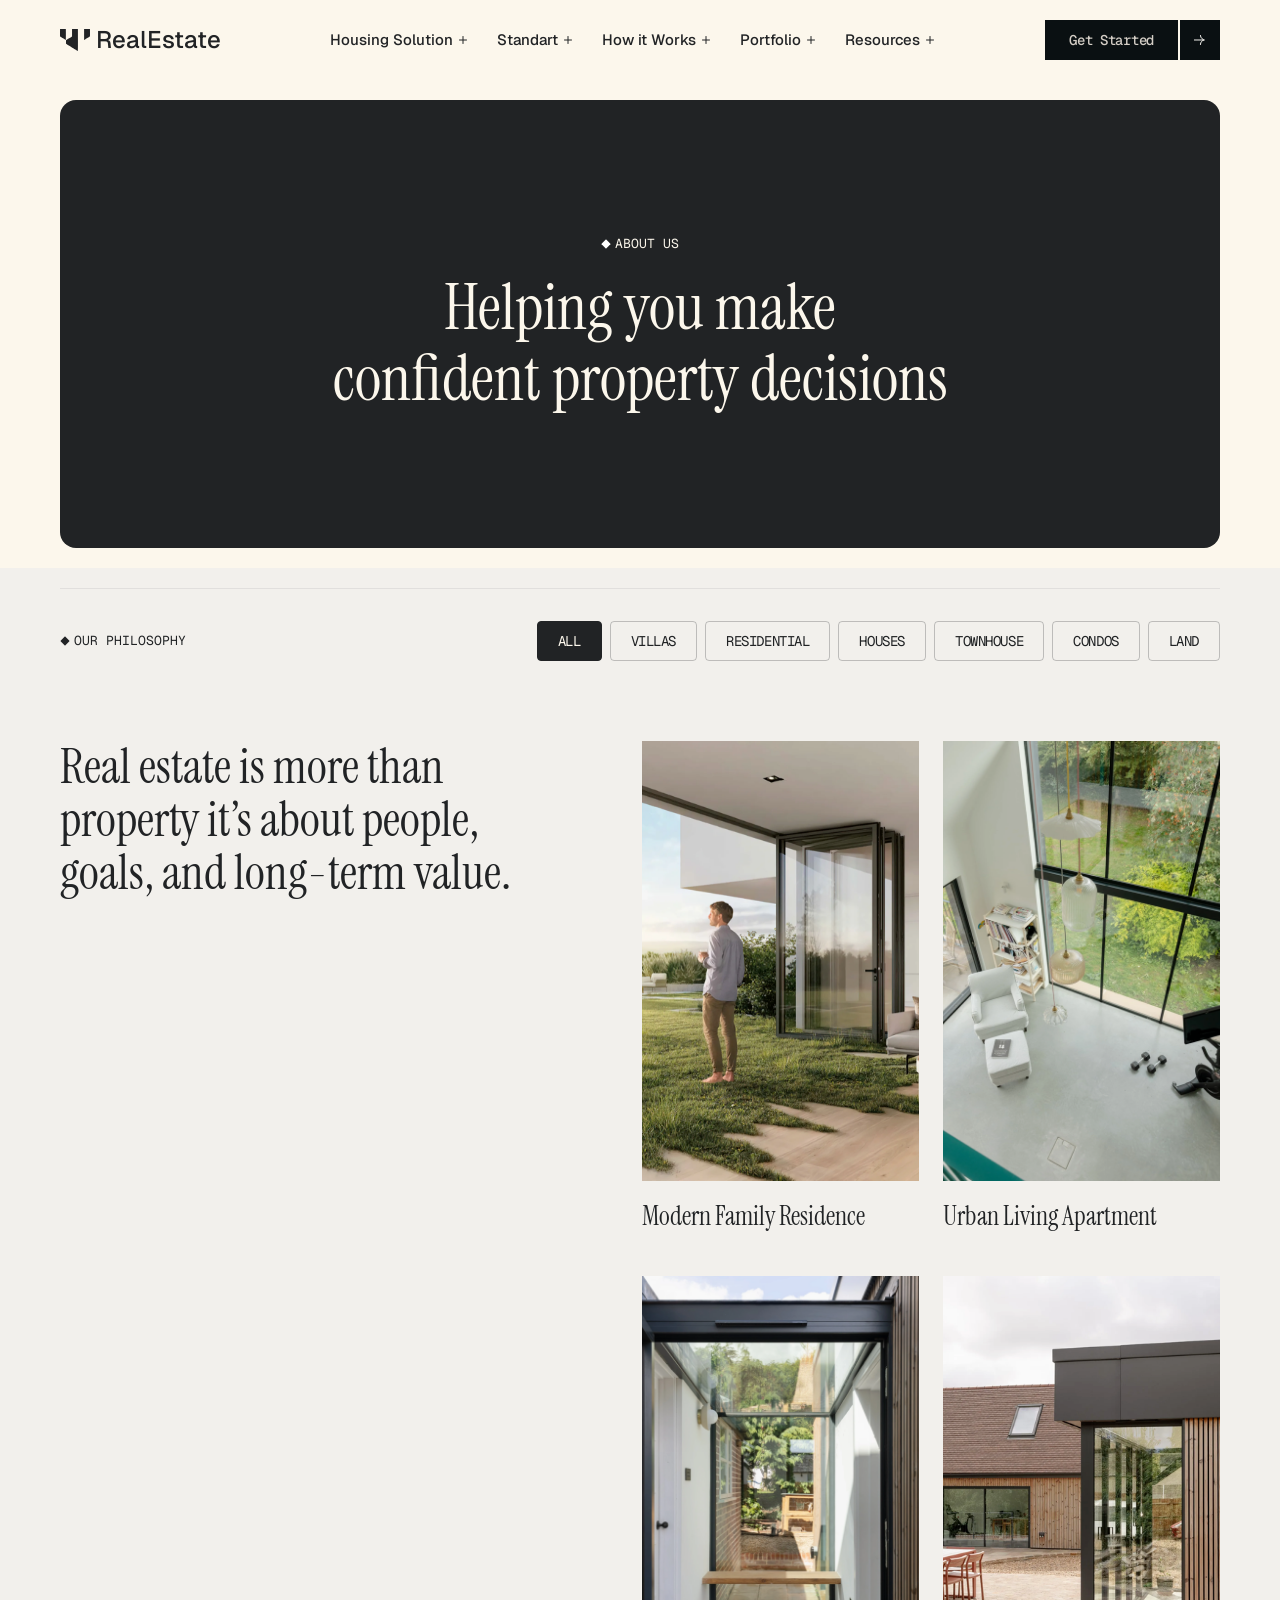
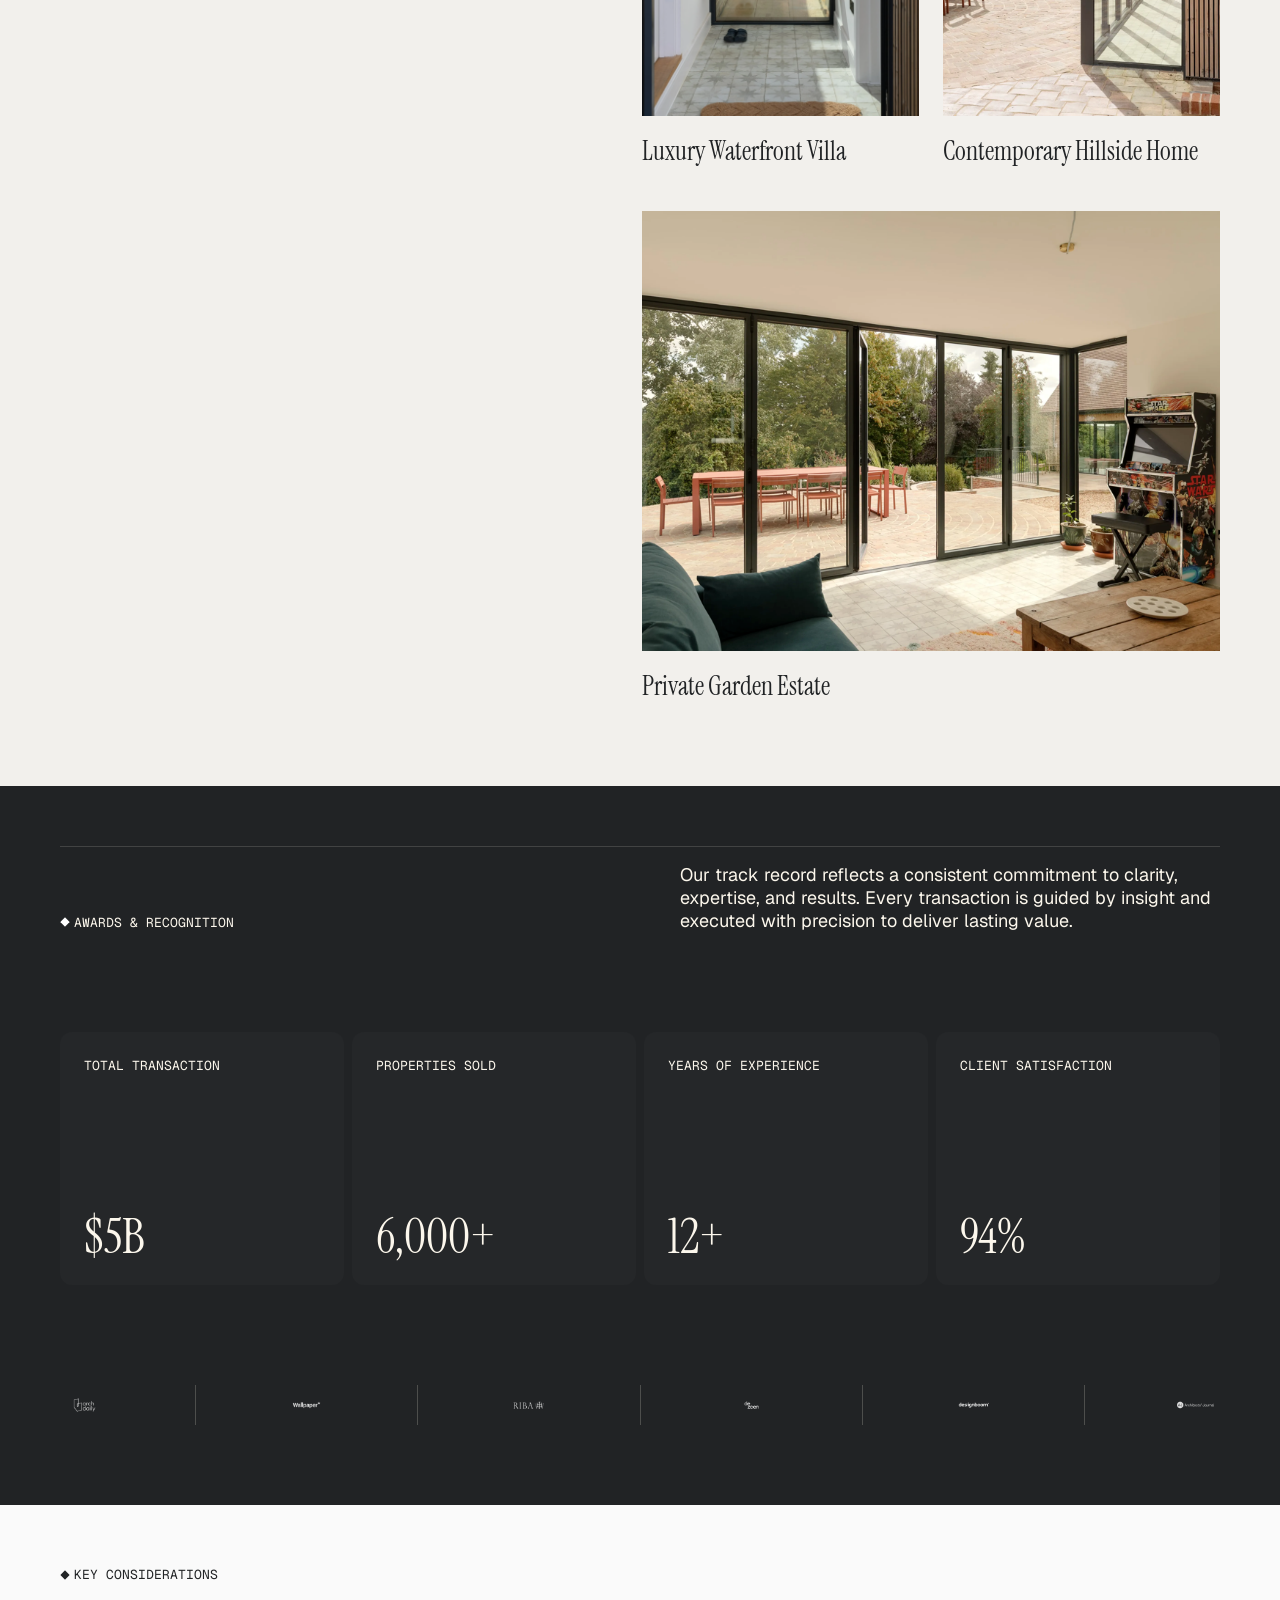
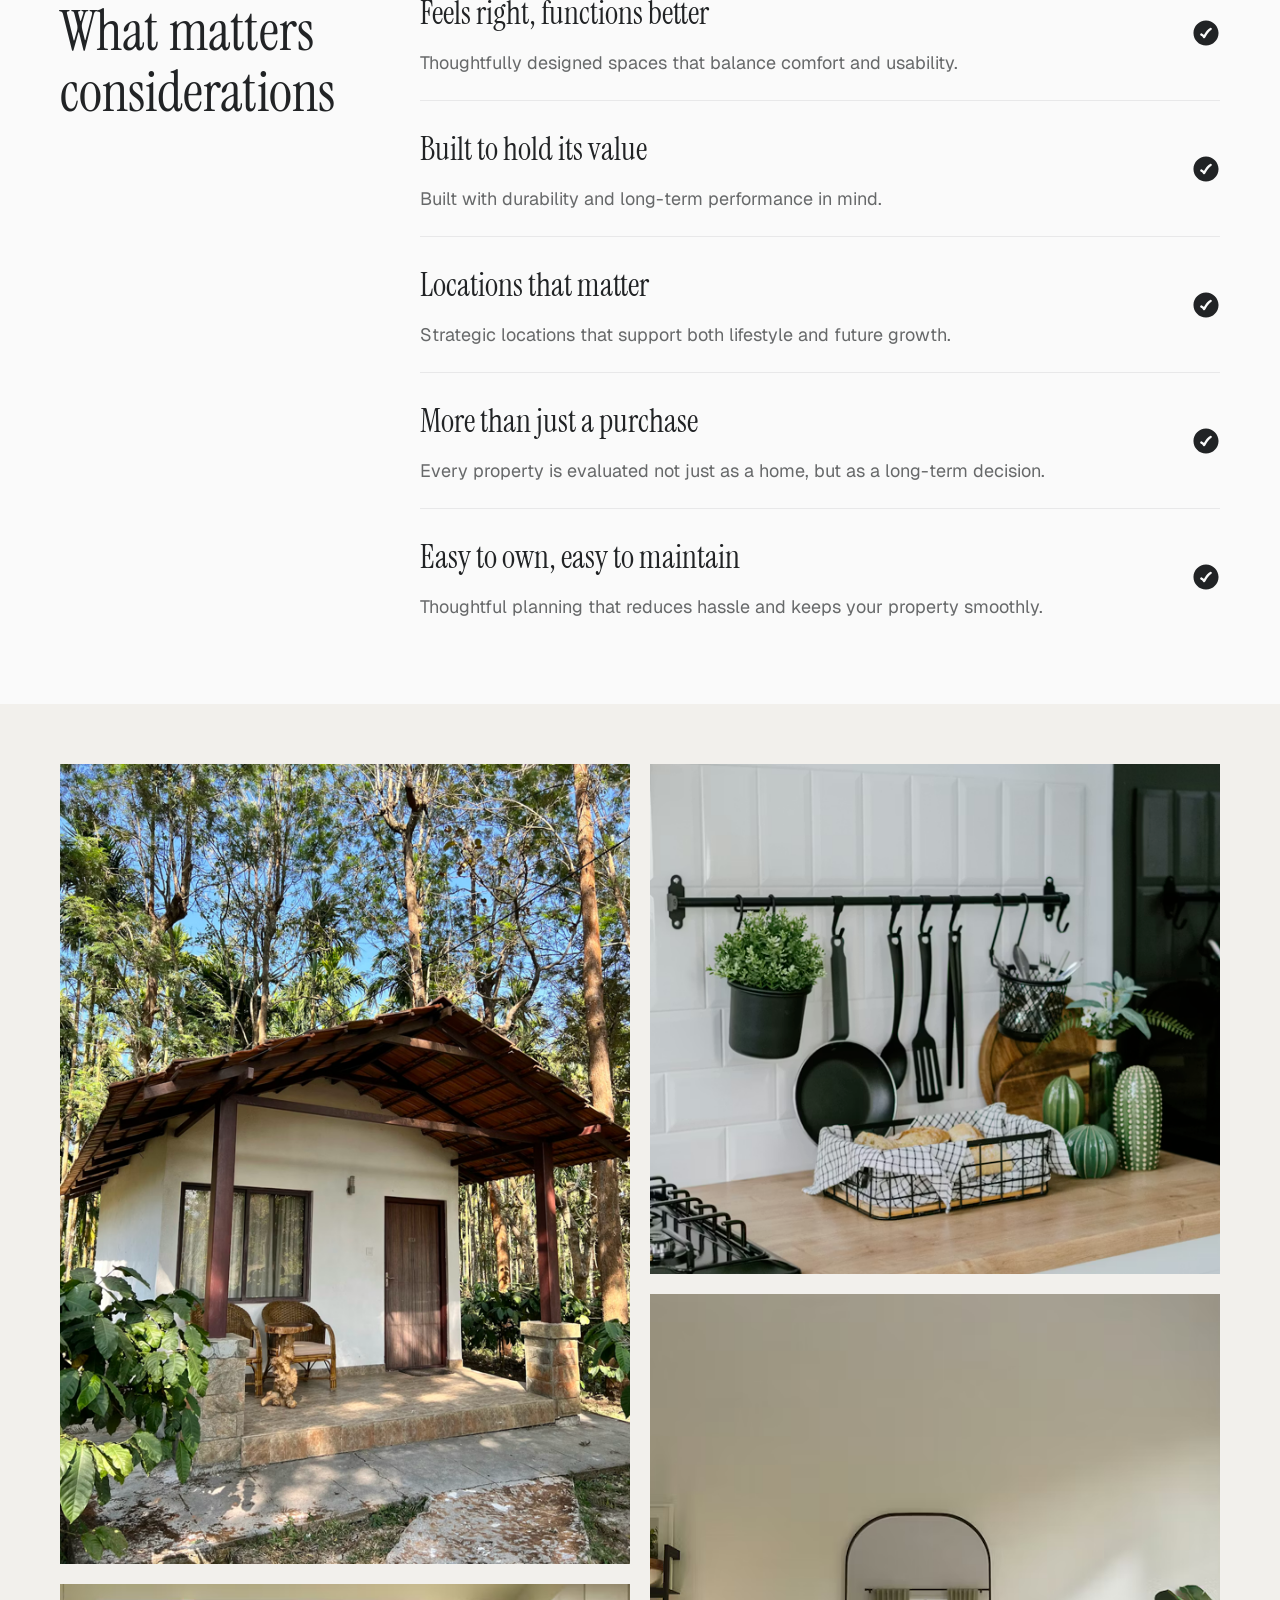
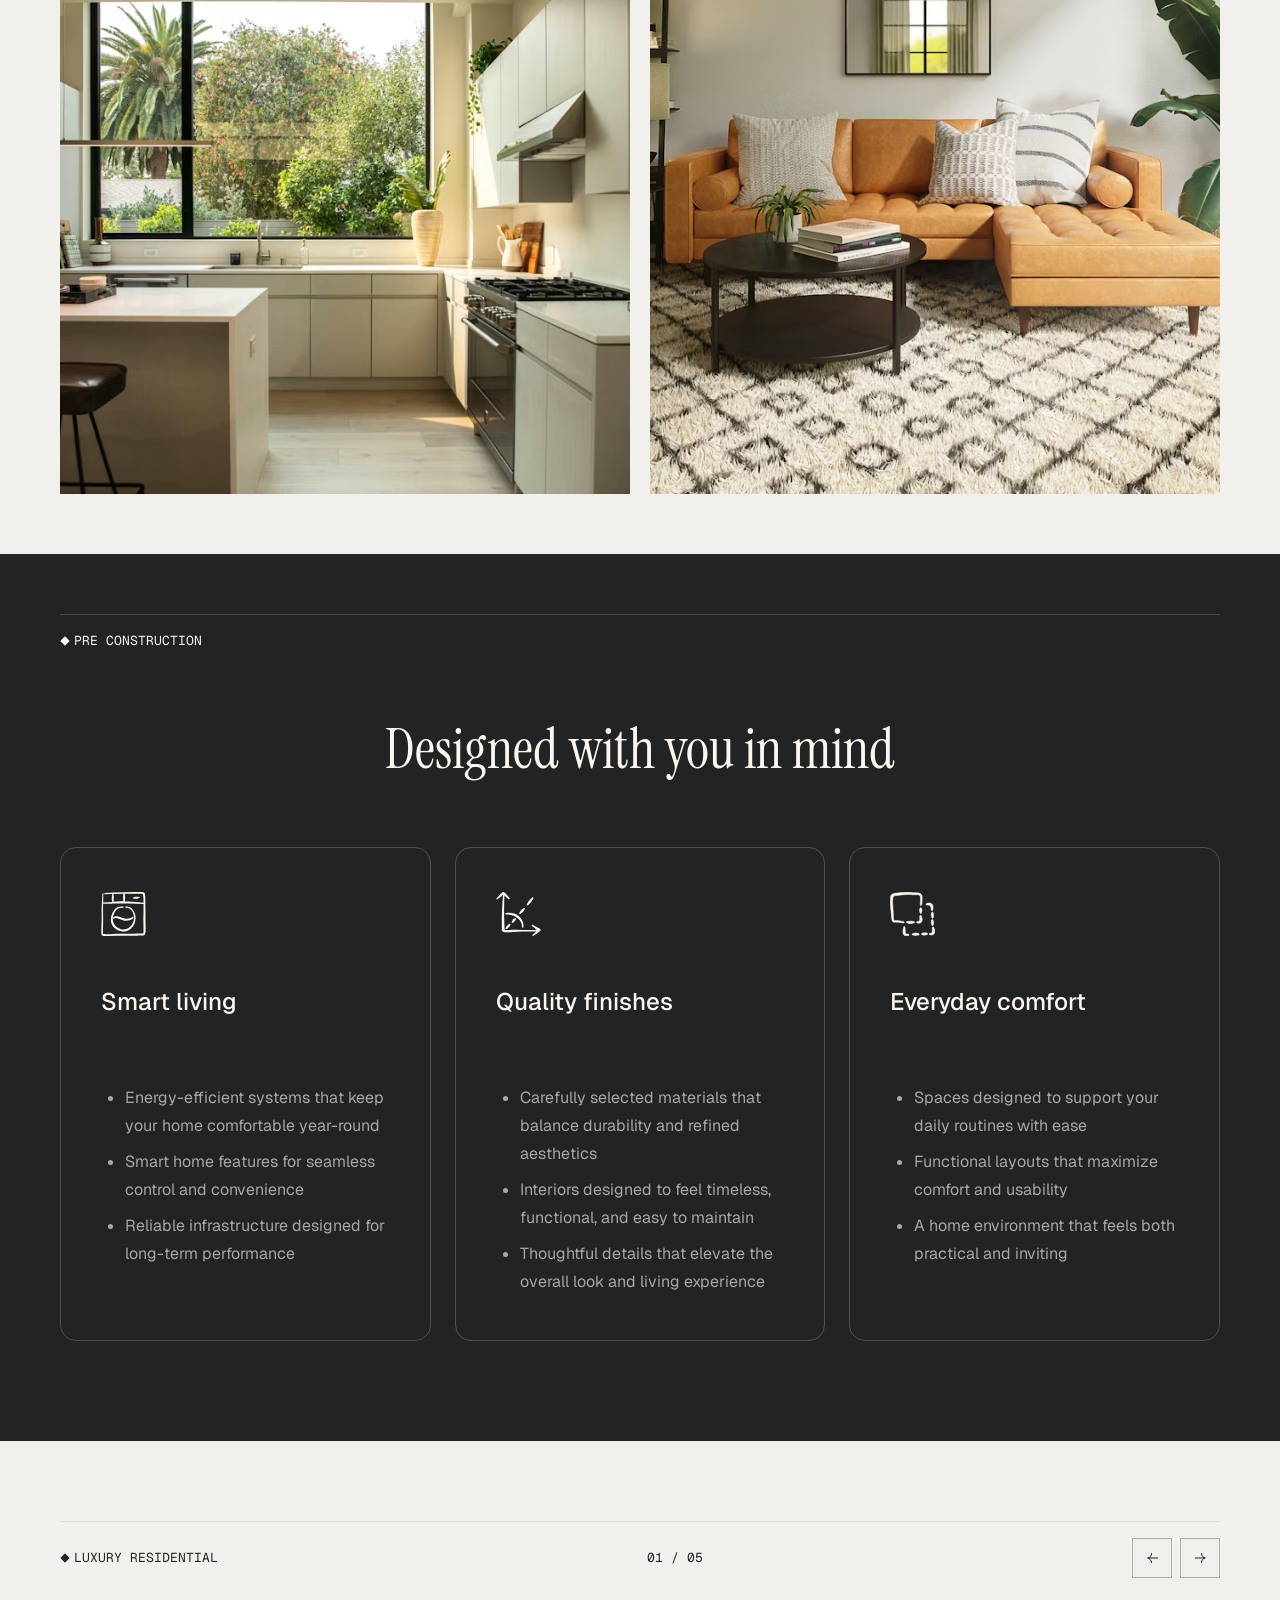
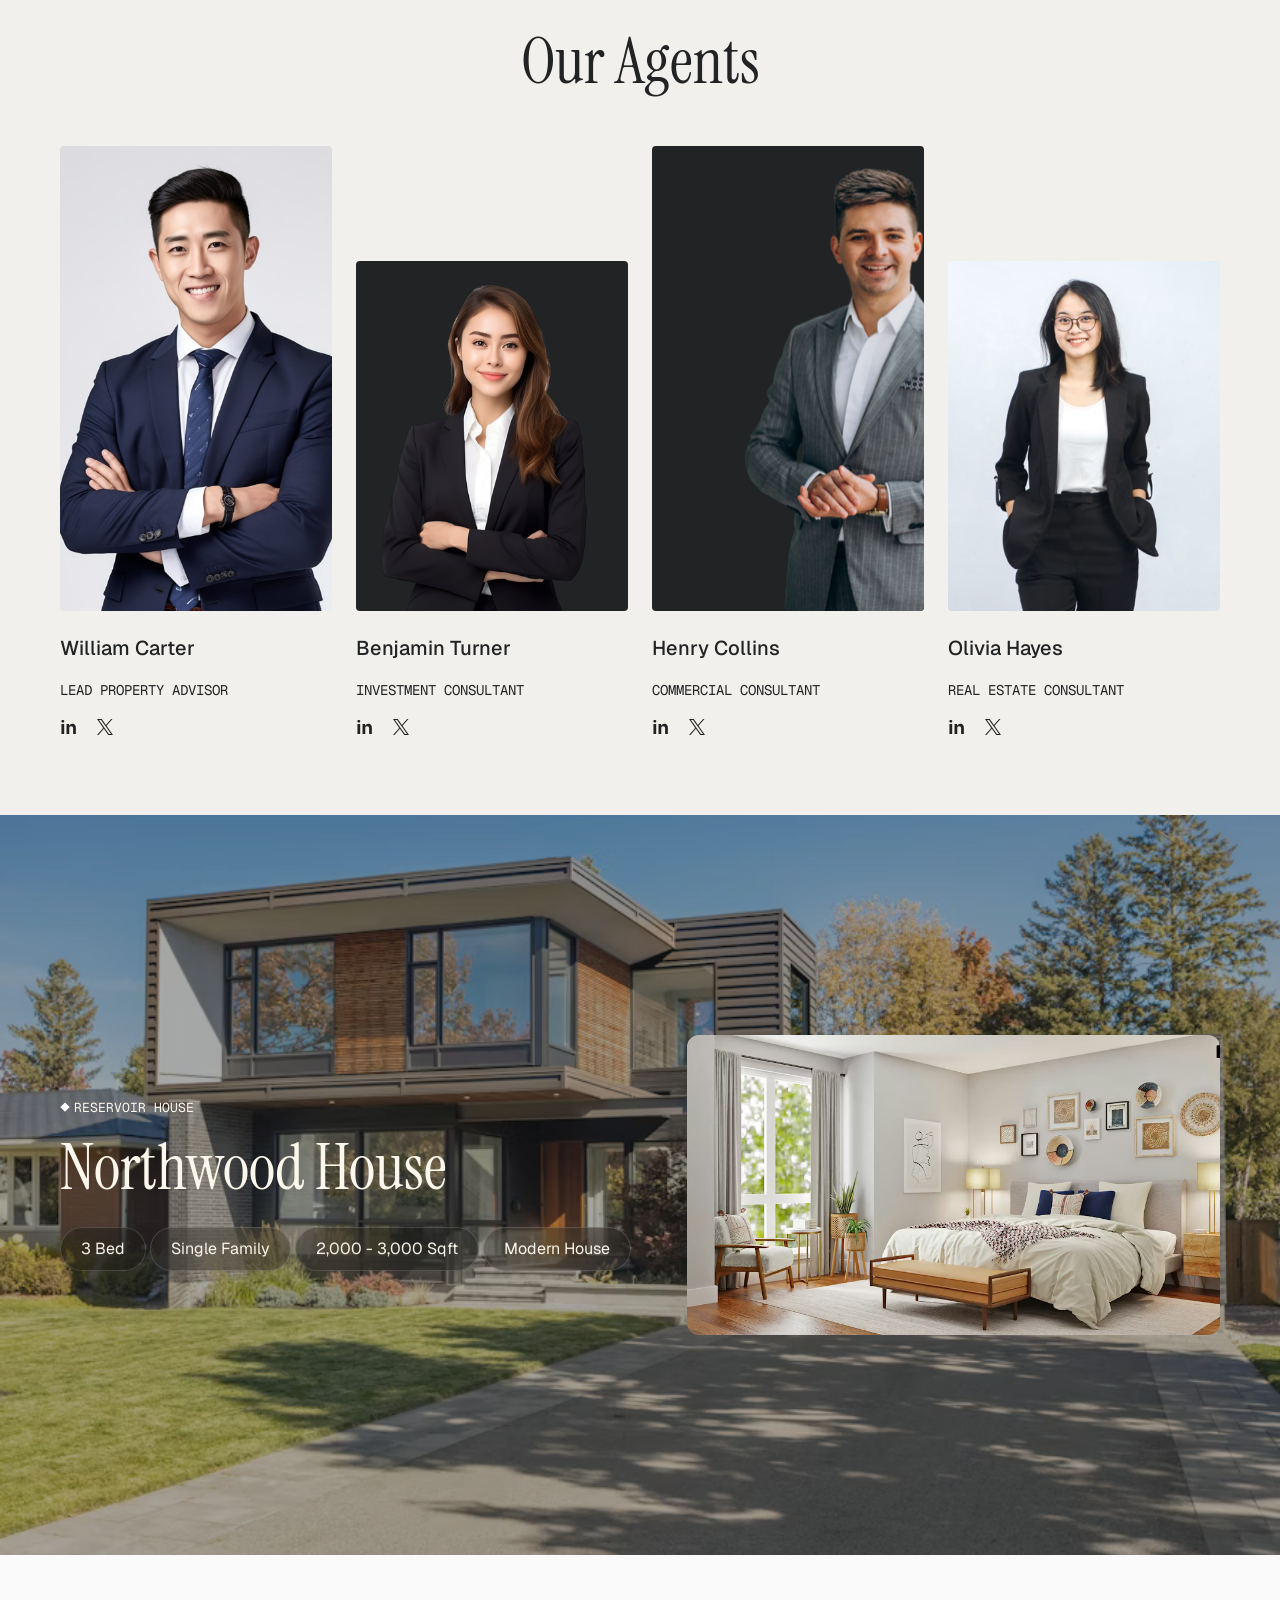
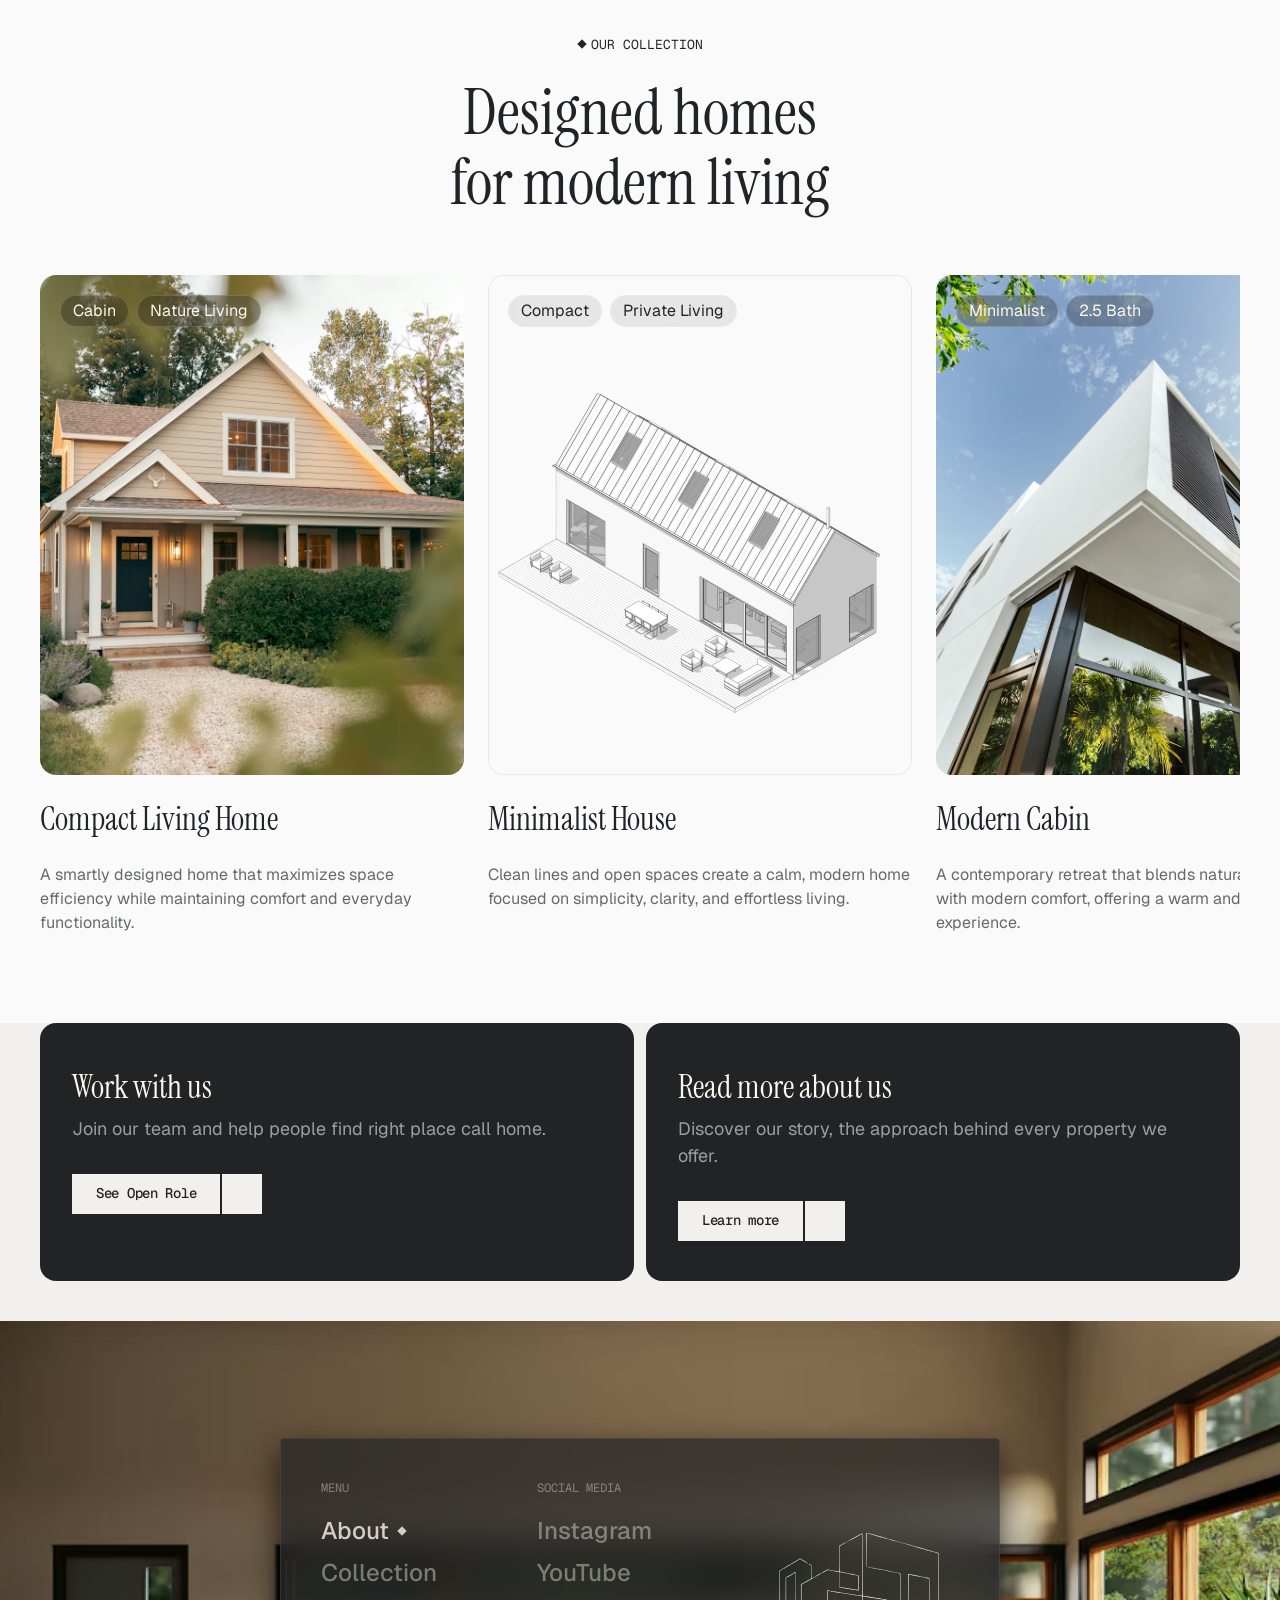
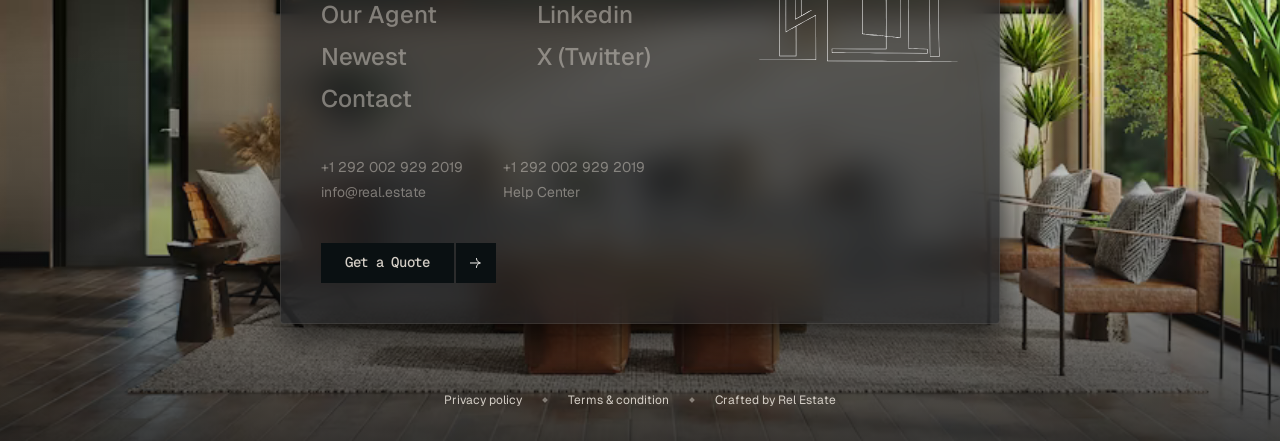
==== about.html @ 94ba4670 "Initial commit: Grov real estate template Static HTML/CSS/JS site with homepage, about, blog, listin" ====
<!DOCTYPE html>
<html lang="en">
<head>
<meta charset="UTF-8" />
<meta name="viewport" content="width=device-width, initial-scale=1.0" />
<title>About Us — RealEstate</title>
<meta name="description" content="Helping you make confident property decisions. Learn about our philosophy, track record, agents, and what matters most in every property we offer." />
<link rel="preconnect" href="https://fonts.googleapis.com" />
<link rel="preconnect" href="https://fonts.gstatic.com" crossorigin />
<link href="https://fonts.googleapis.com/css2?family=Instrument+Serif:ital@0;1&family=Geist:wght@400;500&family=Geist+Mono:wght@400;500&display=swap" rel="stylesheet" />
<link rel="stylesheet" href="css/variables.css" />
<link rel="stylesheet" href="css/style.css" />
<link rel="stylesheet" href="css/responsive.css" />
<link rel="stylesheet" href="css/about.css" />
</head>
<body>

<header class="site-header" data-nav-open="false">
  <nav class="nav container" aria-label="Primary">
    <a href="index.html" class="nav__logo" aria-label="RealEstate home">
      <img src="assets/icons/logo-mark.svg" alt="" class="nav__logo-mark" />
      <span class="nav__logo-text">RealEstate</span>
    </a>

    <div class="nav__drawer" id="primary-menu">
      <ul class="nav__menu">
        <li><a href="#" class="nav__item">Housing Solution <img src="assets/icons/icon-chevron-down.svg" alt="" class="nav__item-icon" /></a></li>
        <li><a href="#" class="nav__item">Standart <img src="assets/icons/icon-chevron-down.svg" alt="" class="nav__item-icon" /></a></li>
        <li><a href="#" class="nav__item">How it Works <img src="assets/icons/icon-chevron-down.svg" alt="" class="nav__item-icon" /></a></li>
        <li><a href="#" class="nav__item">Portfolio <img src="assets/icons/icon-chevron-down.svg" alt="" class="nav__item-icon" /></a></li>
        <li><a href="#" class="nav__item">Resources <img src="assets/icons/icon-chevron-down.svg" alt="" class="nav__item-icon" /></a></li>
      </ul>

      <div class="nav__actions">
        <a href="#" class="btn btn--dark">
          <span class="btn__label">Get Started</span>
          <span class="btn__icon"><img src="assets/icons/icon-arrow-right.svg" alt="" /></span>
        </a>
      </div>
    </div>

    <button type="button" class="nav__toggle" aria-expanded="false" aria-controls="primary-menu" aria-label="Toggle navigation menu">
      <span class="nav__toggle-bar"></span>
      <span class="nav__toggle-bar"></span>
      <span class="nav__toggle-bar"></span>
    </button>
  </nav>
</header>

<main>

  <!-- About Hero -->
  <section class="about-hero container" data-reveal>
    <div class="about-hero__panel">
      <span class="eyebrow eyebrow--light">
        <img src="assets/icons/icon-bullet.svg" alt="" class="eyebrow__icon eyebrow__icon--light" />
        ABOUT US
      </span>
      <h1 class="about-hero__title">Helping you make <br class="responsive-break" />confident property decisions</h1>
    </div>
  </section>

  <!-- Our Philosophy -->
  <section class="philosophy" data-reveal>
    <div class="philosophy__top">
      <div class="philosophy__divider"></div>
      <div class="philosophy__row">
        <span class="eyebrow">
          <img src="assets/icons/icon-bullet.svg" alt="" class="eyebrow__icon" />
          OUR PHILOSOPHY
        </span>
        <div class="filter-pills" role="group" aria-label="Filter by property type">
          <button type="button" class="filter-pill filter-pill--active">All</button>
          <button type="button" class="filter-pill">Villas</button>
          <button type="button" class="filter-pill">Residential</button>
          <button type="button" class="filter-pill">Houses</button>
          <button type="button" class="filter-pill">Townhouse</button>
          <button type="button" class="filter-pill">Condos</button>
          <button type="button" class="filter-pill">Land</button>
        </div>
      </div>
    </div>

    <div class="philosophy__body">
      <p class="philosophy__statement">Real estate is more than property it&rsquo;s about people, goals, and long-term value.</p>

      <div class="philosophy__gallery">
        <div class="philosophy__row-2col">
          <figure class="philosophy__photo">
            <img src="assets/images/about/philosophy-modern-family-residence.png" alt="Person standing on the lawn outside a modern glass-walled home" />
            <figcaption>Modern Family Residence</figcaption>
          </figure>
          <figure class="philosophy__photo">
            <img src="assets/images/about/philosophy-urban-living-apartment.png" alt="Double-height apartment interior with home gym and hanging pendant lights" />
            <figcaption>Urban Living Apartment</figcaption>
          </figure>
        </div>
        <div class="philosophy__row-2col">
          <figure class="philosophy__photo">
            <img src="assets/images/about/philosophy-luxury-waterfront-villa.png" alt="Glass-walled hallway leading to a brick garden path" />
            <figcaption>Luxury Waterfront Villa</figcaption>
          </figure>
          <figure class="philosophy__photo">
            <img src="assets/images/about/philosophy-contemporary-hillside-home.png" alt="Wood-clad modern house exterior with terracotta patio dining set" />
            <figcaption>Contemporary Hillside Home</figcaption>
          </figure>
        </div>
        <figure class="philosophy__photo philosophy__photo--single">
          <img src="assets/images/about/philosophy-private-garden-estate.png" alt="Living room with sliding glass doors opening onto a paved patio" />
          <figcaption>Private Garden Estate</figcaption>
        </figure>
      </div>
    </div>
  </section>

  <!-- Awards & Recognition -->
  <section class="awards" data-reveal>
    <div class="awards__top">
      <div class="awards__divider"></div>
      <div class="awards__row">
        <span class="eyebrow eyebrow--light">
          <img src="assets/icons/icon-bullet.svg" alt="" class="eyebrow__icon eyebrow__icon--light" />
          AWARDS &amp; RECOGNITION
        </span>
        <p class="awards__copy">Our track record reflects a consistent commitment to clarity, expertise, and results. Every transaction is guided by insight and executed with precision to deliver lasting value.</p>
      </div>
    </div>

    <div class="stat-grid">
      <div class="stat-card">
        <p class="stat-card__label">Total Transaction</p>
        <p class="stat-card__value">$5B</p>
      </div>
      <div class="stat-card">
        <p class="stat-card__label">Properties Sold</p>
        <p class="stat-card__value">6,000+</p>
      </div>
      <div class="stat-card">
        <p class="stat-card__label">Years of Experience</p>
        <p class="stat-card__value">12+</p>
      </div>
      <div class="stat-card">
        <p class="stat-card__label">Client Satisfaction</p>
        <p class="stat-card__value">94%</p>
      </div>
    </div>

    <ul class="awards__logos">
      <li><img src="assets/images/about/award-logo-archdaily.png" alt="ArchDaily" class="awards__logo" /></li>
      <li class="awards__logo-divider" aria-hidden="true"></li>
      <li><img src="assets/images/about/award-logo-wallpaper.png" alt="Wallpaper*" class="awards__logo" /></li>
      <li class="awards__logo-divider" aria-hidden="true"></li>
      <li><img src="assets/images/about/award-logo-riba.png" alt="RIBA" class="awards__logo" /></li>
      <li class="awards__logo-divider" aria-hidden="true"></li>
      <li><img src="assets/images/about/award-logo-dezeen.png" alt="Dezeen" class="awards__logo" /></li>
      <li class="awards__logo-divider" aria-hidden="true"></li>
      <li><img src="assets/images/about/award-logo-designboom.png" alt="Designboom" class="awards__logo" /></li>
      <li class="awards__logo-divider" aria-hidden="true"></li>
      <li><img src="assets/images/about/award-logo-architects-journal.png" alt="Architects' Journal" class="awards__logo" /></li>
    </ul>
  </section>

  <!-- Key Considerations -->
  <section class="considerations" data-reveal>
    <div class="considerations__title">
      <span class="eyebrow">
        <img src="assets/icons/icon-bullet.svg" alt="" class="eyebrow__icon" />
        KEY CONSIDERATIONS
      </span>
      <h2 class="considerations__heading">What matters <br class="responsive-break" />considerations</h2>
    </div>

    <div class="considerations__list">
      <div class="consideration-item">
        <div class="consideration-item__text">
          <p class="consideration-item__title">Feels right, functions better</p>
          <p class="consideration-item__desc">Thoughtfully designed spaces that balance comfort and usability.</p>
        </div>
        <img src="assets/icons/about/icon-check-circle.svg" alt="" class="consideration-item__icon" />
      </div>
      <div class="considerations__divider"></div>
      <div class="consideration-item">
        <div class="consideration-item__text">
          <p class="consideration-item__title">Built to hold its value</p>
          <p class="consideration-item__desc">Built with durability and long-term performance in mind.</p>
        </div>
        <img src="assets/icons/about/icon-check-circle.svg" alt="" class="consideration-item__icon" />
      </div>
      <div class="considerations__divider"></div>
      <div class="consideration-item">
        <div class="consideration-item__text">
          <p class="consideration-item__title">Locations that matter</p>
          <p class="consideration-item__desc">Strategic locations that support both lifestyle and future growth.</p>
        </div>
        <img src="assets/icons/about/icon-check-circle.svg" alt="" class="consideration-item__icon" />
      </div>
      <div class="considerations__divider"></div>
      <div class="consideration-item">
        <div class="consideration-item__text">
          <p class="consideration-item__title">More than just a purchase</p>
          <p class="consideration-item__desc">Every property is evaluated not just as a home, but as a long-term decision.</p>
        </div>
        <img src="assets/icons/about/icon-check-circle.svg" alt="" class="consideration-item__icon" />
      </div>
      <div class="considerations__divider"></div>
      <div class="consideration-item">
        <div class="consideration-item__text">
          <p class="consideration-item__title">Easy to own, easy to maintain</p>
          <p class="consideration-item__desc">Thoughtful planning that reduces hassle and keeps your property smoothly.</p>
        </div>
        <img src="assets/icons/about/icon-check-circle.svg" alt="" class="consideration-item__icon" />
      </div>
    </div>
  </section>

  <!-- Gallery grid -->
  <section class="gallery-grid" aria-label="Property photo gallery" data-reveal>
    <div class="gallery-grid__col">
      <div class="gallery-grid__photo gallery-grid__photo--tall">
        <img src="assets/images/about/gallery-exterior-cabin.png" alt="Wood cabin nestled among tall pine trees" />
      </div>
      <div class="gallery-grid__photo gallery-grid__photo--short">
        <img src="assets/images/about/gallery-kitchen-palm.png" alt="Kitchen with large window overlooking a palm tree garden" />
      </div>
    </div>
    <div class="gallery-grid__col">
      <div class="gallery-grid__photo gallery-grid__photo--short">
        <img src="assets/images/about/gallery-kitchen-counter.png" alt="Kitchen counter with hanging utensils and fresh bread" />
      </div>
      <div class="gallery-grid__photo gallery-grid__photo--tall">
        <img src="assets/images/about/gallery-living-room-couch.png" alt="Living room with orange sectional sofa and round coffee table" />
      </div>
    </div>
  </section>

  <!-- Pre Construction -->
  <section class="preconstruction" data-reveal>
    <div class="preconstruction__nav">
      <div class="preconstruction__divider"></div>
      <span class="eyebrow eyebrow--light">
        <img src="assets/icons/icon-bullet.svg" alt="" class="eyebrow__icon eyebrow__icon--light" />
        PRE CONSTRUCTION
      </span>
    </div>

    <h2 class="preconstruction__title">Designed with you in mind</h2>

    <div class="preconstruction__cards">
      <div class="feature-card">
        <img src="assets/icons/about/icon-feature-smart-living.svg" alt="" class="feature-card__icon" />
        <h3 class="feature-card__title">Smart living</h3>
        <ul class="feature-card__list">
          <li>Energy-efficient systems that keep your home comfortable year-round</li>
          <li>Smart home features for seamless control and convenience</li>
          <li>Reliable infrastructure designed for long-term performance</li>
        </ul>
      </div>
      <div class="feature-card">
        <img src="assets/icons/about/icon-feature-quality-finishes.svg" alt="" class="feature-card__icon" />
        <h3 class="feature-card__title">Quality finishes</h3>
        <ul class="feature-card__list">
          <li>Carefully selected materials that balance durability and refined aesthetics</li>
          <li>Interiors designed to feel timeless, functional, and easy to maintain</li>
          <li>Thoughtful details that elevate the overall look and living experience</li>
        </ul>
      </div>
      <div class="feature-card">
        <img src="assets/icons/about/icon-feature-everyday-comfort.svg" alt="" class="feature-card__icon" />
        <h3 class="feature-card__title">Everyday comfort</h3>
        <ul class="feature-card__list">
          <li>Spaces designed to support your daily routines with ease</li>
          <li>Functional layouts that maximize comfort and usability</li>
          <li>A home environment that feels both practical and inviting</li>
        </ul>
      </div>
    </div>
  </section>

  <!-- Our Agents -->
  <section class="agents" aria-label="Our agents" data-reveal>
    <div class="agents__nav">
      <div class="agents__divider"></div>
      <div class="agents__nav-row">
        <span class="eyebrow">
          <img src="assets/icons/icon-bullet.svg" alt="" class="eyebrow__icon" />
          LUXURY RESIDENTIAL
        </span>
        <span class="agents__counter">01 / 05</span>
        <div class="agents__controls">
          <button type="button" class="btn--outline" aria-label="Previous agent">
            <img src="assets/icons/icon-arrow-prev-next.svg" alt="" />
          </button>
          <button type="button" class="btn--outline" aria-label="Next agent">
            <img src="assets/icons/icon-arrow-prev-next.svg" alt="" />
          </button>
        </div>
      </div>
    </div>

    <h2 class="agents__heading">Our Agents</h2>

    <div class="agents__grid">
      <article class="agent-card agent-card--tall">
        <div class="agent-card__photo">
          <img src="assets/images/about/agent-william-carter.png" alt="Portrait of William Carter" />
        </div>
        <div class="agent-card__label">
          <p class="agent-card__name">William Carter</p>
          <p class="agent-card__role">Lead Property Advisor</p>
          <div class="agent-card__social">
            <img src="assets/icons/about/icon-social-linkedin.svg" alt="LinkedIn" />
            <img src="assets/icons/about/icon-social-x.svg" alt="X (Twitter)" />
          </div>
        </div>
      </article>
      <article class="agent-card agent-card--short">
        <div class="agent-card__photo">
          <img src="assets/images/about/agent-benjamin-turner.png" alt="Portrait of Benjamin Turner" />
        </div>
        <div class="agent-card__label">
          <p class="agent-card__name">Benjamin Turner</p>
          <p class="agent-card__role">Investment Consultant</p>
          <div class="agent-card__social">
            <img src="assets/icons/about/icon-social-linkedin.svg" alt="LinkedIn" />
            <img src="assets/icons/about/icon-social-x.svg" alt="X (Twitter)" />
          </div>
        </div>
      </article>
      <article class="agent-card agent-card--tall">
        <div class="agent-card__photo">
          <img src="assets/images/about/agent-henry-collins.png" alt="Portrait of Henry Collins" />
        </div>
        <div class="agent-card__label">
          <p class="agent-card__name">Henry Collins</p>
          <p class="agent-card__role">Commercial Consultant</p>
          <div class="agent-card__social">
            <img src="assets/icons/about/icon-social-linkedin.svg" alt="LinkedIn" />
            <img src="assets/icons/about/icon-social-x.svg" alt="X (Twitter)" />
          </div>
        </div>
      </article>
      <article class="agent-card agent-card--short">
        <div class="agent-card__photo">
          <img src="assets/images/about/agent-olivia-hayes.png" alt="Portrait of Olivia Hayes" />
        </div>
        <div class="agent-card__label">
          <p class="agent-card__name">Olivia Hayes</p>
          <p class="agent-card__role">Real Estate Consultant</p>
          <div class="agent-card__social">
            <img src="assets/icons/about/icon-social-linkedin.svg" alt="LinkedIn" />
            <img src="assets/icons/about/icon-social-x.svg" alt="X (Twitter)" />
          </div>
        </div>
      </article>
    </div>
  </section>

  <!-- Property Headline -->
  <section class="property-headline" data-reveal>
    <img src="assets/images/about/headline-house-exterior.png" alt="Northwood House modern exterior with two-story glazing" class="property-headline__bg" />
    <div class="property-headline__overlay"></div>
    <div class="property-headline__floating">
      <img src="assets/images/about/headline-bedroom-interior.png" alt="Northwood House primary bedroom with gallery wall" />
    </div>
    <div class="property-headline__text">
      <div class="property-headline__title-group">
        <span class="eyebrow eyebrow--light">
          <img src="assets/icons/icon-bullet.svg" alt="" class="eyebrow__icon eyebrow__icon--light" />
          RESERVOIR HOUSE
        </span>
        <h2 class="property-headline__title">Northwood House</h2>
      </div>
      <div class="property-headline__tags">
        <span class="tag-pill-glass">3 Bed</span>
        <span class="tag-pill-glass">Single Family</span>
        <span class="tag-pill-glass">2,000 - 3,000 Sqft</span>
        <span class="tag-pill-glass">Modern House</span>
      </div>
    </div>
  </section>

  <!-- Our Collection -->
  <section class="collection" data-reveal>
    <div class="collection__label">
      <span class="eyebrow">
        <img src="assets/icons/icon-bullet.svg" alt="" class="eyebrow__icon" />
        OUR COLLECTION
      </span>
      <h2 class="collection__heading">Designed homes <br class="responsive-break" />for modern living</h2>
    </div>

    <div class="collection__cards">
      <article class="collection-card">
        <div class="collection-card__photo">
          <img src="assets/images/collection-1.png" alt="Tan cabin-style house with landscaped garden path" />
          <div class="collection-card__tags">
            <span class="pill pill--dark">Cabin</span>
            <span class="pill pill--dark">Nature Living</span>
          </div>
        </div>
        <h3 class="collection-card__title">Compact Living Home</h3>
        <p class="collection-card__desc">A smartly designed home that maximizes space efficiency while maintaining comfort and everyday functionality.</p>
      </article>

      <article class="collection-card">
        <div class="collection-card__photo">
          <img src="assets/images/collection-2.png" alt="Architectural line illustration of a minimalist house" />
          <div class="collection-card__tags">
            <span class="pill pill--light">Compact</span>
            <span class="pill pill--light">Private Living</span>
          </div>
        </div>
        <h3 class="collection-card__title">Minimalist House</h3>
        <p class="collection-card__desc">Clean lines and open spaces create a calm, modern home focused on simplicity, clarity, and effortless living.</p>
      </article>

      <article class="collection-card">
        <div class="collection-card__photo">
          <img src="assets/images/collection-3.png" alt="White modern cabin with palm trees and floor-to-ceiling windows" />
          <div class="collection-card__tags">
            <span class="pill pill--dark">Minimalist</span>
            <span class="pill pill--dark">2.5 Bath</span>
          </div>
        </div>
        <h3 class="collection-card__title">Modern Cabin</h3>
        <p class="collection-card__desc">A contemporary retreat that blends natural surroundings with modern comfort, offering a warm and relaxing living experience.</p>
      </article>

      <article class="collection-card">
        <div class="collection-card__photo">
          <img src="assets/images/collection-4.png" alt="Secluded modern retreat surrounded by nature" />
          <div class="collection-card__tags">
            <span class="pill pill--dark">Retreat</span>
            <span class="pill pill--dark">Private Living</span>
          </div>
        </div>
        <h3 class="collection-card__title">Modern Cabin</h3>
        <p class="collection-card__desc">Designed as a peaceful escape, this home balances privacy, comfort, and modern aesthetics in every detail.</p>
      </article>
    </div>
  </section>

  <!-- CTA cards -->
  <section class="cta-cards" data-reveal>
    <div class="cta-card">
      <div class="cta-card__text">
        <h3 class="cta-card__title">Work with us</h3>
        <p class="cta-card__desc">Join our team and help people find right place call home.</p>
      </div>
      <a href="#" class="btn btn--light">
        <span class="btn__label">See Open Role</span>
        <span class="btn__icon"><img src="assets/icons/icon-arrow-right.svg" alt="" /></span>
      </a>
    </div>
    <div class="cta-card">
      <div class="cta-card__text">
        <h3 class="cta-card__title">Read more about us</h3>
        <p class="cta-card__desc">Discover our story, the approach behind every property we offer.</p>
      </div>
      <a href="#" class="btn btn--light">
        <span class="btn__label">Learn more</span>
        <span class="btn__icon"><img src="assets/icons/icon-arrow-right.svg" alt="" /></span>
      </a>
    </div>
  </section>

</main>

<footer class="site-footer">
  <img src="assets/images/footer-bg.png" alt="Living room interior with large windows opening to a green garden" class="site-footer__bg" />
  <div class="site-footer__overlay"></div>

  <div class="footer-card">
    <div class="footer-card__top">
      <div>
        <p class="footer-card__col-label">MENU</p>
        <nav class="footer-card__menu" aria-label="Footer">
          <a href="about.html" class="footer-card__link footer-card__link--active">About <img src="assets/icons/icon-dropdown-active.svg" alt="" /></a>
          <a href="#" class="footer-card__link">Collection</a>
          <a href="#" class="footer-card__link">Our Agent</a>
          <a href="#" class="footer-card__link">Newest</a>
          <a href="#" class="footer-card__link">Contact</a>
        </nav>
      </div>
      <div>
        <p class="footer-card__col-label">SOCIAL MEDIA</p>
        <nav class="footer-card__menu" aria-label="Social media">
          <a href="#" class="footer-card__link">Instagram</a>
          <a href="#" class="footer-card__link">YouTube</a>
          <a href="#" class="footer-card__link">Linkedin</a>
          <a href="#" class="footer-card__link">X (Twitter)</a>
        </nav>
      </div>
      <div class="footer-card__illustration">
        <img src="assets/icons/illustration-building.svg" alt="" />
      </div>
    </div>

    <div class="footer-card__contact">
      <div class="footer-card__contact-group">
        <span>+1 292 002 929 2019</span>
        <span>info@real.estate</span>
      </div>
      <div class="footer-card__contact-group">
        <span>+1 292 002 929 2019</span>
        <span>Help Center</span>
      </div>
    </div>

    <a href="#" class="btn btn--dark">
      <span class="btn__label">Get a Quote</span>
      <span class="btn__icon"><img src="assets/icons/icon-arrow-right.svg" alt="" /></span>
    </a>
  </div>

  <div class="site-footer__bottom">
    <span>Privacy policy</span>
    <img src="assets/icons/icon-dot-separator.svg" alt="" class="site-footer__bottom-dot" />
    <span>Terms &amp; condition</span>
    <img src="assets/icons/icon-dot-separator.svg" alt="" class="site-footer__bottom-dot" />
    <span>Crafted by Rel Estate</span>
  </div>
</footer>

<script src="js/vendor/gsap.min.js"></script>
<script src="js/main.js"></script>
</body>
</html>
---- css/variables.css ----
:root {
  /* ---- Color tokens ---- */
  --color-cream: #fcf7ec;
  --color-warm-gray: #f2f0ec;
  --color-off-white: #fafafa;
  --color-ink: #212325;
  --color-ink-08: rgba(33, 35, 37, 0.08);
  --color-ink-12: rgba(33, 35, 37, 0.12);
  --color-ink-25: rgba(33, 35, 37, 0.25);
  --color-ink-64: rgba(33, 35, 37, 0.64);
  --color-ink-68: rgba(33, 35, 37, 0.68);
  --color-ink-80: rgba(33, 35, 37, 0.8);
  --color-cream-08: rgba(252, 247, 236, 0.08);
  --color-cream-68: rgba(252, 247, 236, 0.68);
  --color-black-blue: #0a1012;
  --color-black-blue-30: rgba(10, 16, 18, 0.3);
  --color-taupe: #d4cec6;
  --color-taupe-10: rgba(212, 206, 198, 0.1);
  --color-taupe-20: rgba(212, 206, 198, 0.2);
  --color-taupe-25: rgba(212, 206, 198, 0.25);
  --color-taupe-48: rgba(212, 206, 198, 0.48);
  --color-taupe-50: rgba(212, 206, 198, 0.5);
  --color-overlay-from: rgba(18, 18, 18, 0);
  --color-overlay-to: rgba(18, 18, 18, 0.8);
  --color-white-16: rgba(255, 255, 255, 0.16);
  --color-black-08: rgba(0, 0, 0, 0.08);
  --color-black-20: rgba(0, 0, 0, 0.2);
  --color-black-25: rgba(0, 0, 0, 0.25);
  --color-warm-gray-68: rgba(242, 240, 236, 0.68);
  --color-warm-gray-15: rgba(242, 240, 236, 0.15);

  /* ---- Typography ---- */
  --font-serif: "Instrument Serif", Georgia, "Times New Roman", serif;
  --font-sans: "Geist", -apple-system, BlinkMacSystemFont, "Segoe UI", sans-serif;
  --font-mono: "Geist Mono", "SFMono-Regular", Consolas, "Liberation Mono", monospace;

  --fs-h1: 80px;
  --fs-h2: 64px;
  --fs-h3: 56px;
  --fs-h4: 48px;
  --fs-h5: 32px;
  --fs-h5-sm: 28px;
  --fs-h6: 24px;
  --fs-h6-sm: 22px;
  --fs-body-lg: 18px;
  --fs-body: 16px;
  --fs-body-sm: 14px;
  --fs-eyebrow: 13px;
  --fs-mono-sm: 12px;

  --lh-heading: 1.1;
  --lh-body: 1.5;

  /* ---- Spacing scale (from Figma section paddings) ---- */
  --space-2xs: 4px;
  --space-xs: 8px;
  --space-sm: 12px;
  --space-md: 16px;
  --space-lg: 20px;
  --space-xl: 24px;
  --space-2xl: 32px;
  --space-3xl: 40px;
  --space-4xl: 48px;
  --space-5xl: 56px;
  --space-6xl: 60px;
  --space-7xl: 80px;
  --space-8xl: 100px;

  /* ---- Layout ---- */
  --container-max: 1440px;
  --container-pad: 60px;
  --radius-sm: 4px;
  --radius-md: 6px;
  --radius-lg: 12px;
  --radius-xl: 16px;
  --radius-pill: 999px;
}
---- css/style.css ----
/* ==========================================================================
   Reset & base
   ========================================================================== */
*,
*::before,
*::after {
  box-sizing: border-box;
  margin: 0;
  padding: 0;
}

html {
  scroll-behavior: smooth;
}

body {
  font-family: var(--font-sans);
  font-size: var(--fs-body);
  line-height: var(--lh-body);
  color: var(--color-ink);
  background-color: var(--color-cream);
  -webkit-font-smoothing: antialiased;
}

img {
  display: block;
  max-width: 100%;
}

a {
  color: inherit;
  text-decoration: none;
}

ul {
  list-style: none;
}

button {
  font: inherit;
  color: inherit;
  background: none;
  border: none;
  cursor: pointer;
}

h1, h2, h3, h4, h5, h6, p {
  font-weight: 400;
}

.container {
  max-width: var(--container-max);
  margin-inline: auto;
  padding-inline: var(--container-pad);
}

.visually-hidden {
  position: absolute;
  width: 1px;
  height: 1px;
  overflow: hidden;
  clip: rect(0 0 0 0);
  white-space: nowrap;
}

/* ---- Shared eyebrow label ---- */
.eyebrow {
  display: inline-flex;
  align-items: center;
  gap: var(--space-2xs);
  font-family: var(--font-mono);
  font-size: var(--fs-eyebrow);
  letter-spacing: 0;
}

.eyebrow__icon {
  width: 10px;
  height: 10px;
  flex-shrink: 0;
}

/* ---- Shared button ---- */
.btn {
  display: inline-flex;
  align-items: stretch;
  gap: 2px;
}

.btn__label {
  display: inline-flex;
  align-items: center;
  justify-content: center;
  height: 40px;
  padding: 8px 24px;
  font-family: var(--font-mono);
  font-weight: 500;
  font-size: var(--fs-body-sm);
  letter-spacing: -0.02em;
  white-space: nowrap;
}

.btn__icon {
  display: inline-flex;
  align-items: center;
  justify-content: center;
  width: 40px;
  height: 40px;
  flex-shrink: 0;
}

.btn__icon img {
  width: 11px;
  height: 10px;
}

.btn--dark .btn__label,
.btn--dark .btn__icon {
  background-color: var(--color-black-blue);
  color: var(--color-taupe);
}

.btn--light .btn__label,
.btn--light .btn__icon {
  background-color: var(--color-warm-gray);
  color: var(--color-ink);
}

.btn--taupe .btn__label,
.btn--taupe .btn__icon {
  background-color: var(--color-taupe);
  color: var(--color-ink);
}

.btn--outline {
  border: 1px solid var(--color-black-blue-30);
  width: 40px;
  height: 40px;
  align-items: center;
  justify-content: center;
  display: inline-flex;
}

.btn--outline img {
  width: 11px;
  height: 10px;
}

/* Feature icon row (beds / baths / sqft) */
.spec-list {
  display: flex;
  gap: var(--space-lg);
  align-items: center;
  flex-wrap: wrap;
}

.spec-list__item {
  display: flex;
  align-items: center;
  gap: var(--space-xs);
  font-size: var(--fs-body);
}

.spec-list__icon {
  width: 20px;
  height: 14px;
  object-fit: contain;
}

/* ==========================================================================
   Header / Navigation
   ========================================================================== */
.site-header {
  background-color: var(--color-cream);
  position: relative;
  z-index: 100;
}

.nav {
  display: flex;
  align-items: center;
  justify-content: space-between;
  height: 80px;
  padding-block: 14px;
}

.nav__logo {
  display: flex;
  align-items: center;
  gap: 6px;
}

.nav__logo-mark {
  width: 29.5px;
  height: 22px;
}

.nav__logo-text {
  font-family: var(--font-sans);
  font-weight: 500;
  font-size: 24px;
  color: var(--color-ink);
}

.nav__drawer {
  display: contents;
}

.nav__menu {
  display: flex;
  align-items: center;
  gap: 28px;
}

.nav__item {
  display: inline-flex;
  align-items: center;
  gap: 4px;
  font-weight: 500;
  font-size: 15px;
  color: var(--color-ink);
}

.nav__item-icon {
  width: 12px;
  height: 12px;
}

.nav__actions {
  display: flex;
  align-items: center;
}

.nav__toggle {
  display: none;
  width: 40px;
  height: 40px;
  align-items: center;
  justify-content: center;
  flex-direction: column;
  gap: 5px;
}

.nav__toggle-bar {
  width: 22px;
  height: 2px;
  background-color: var(--color-ink);
  transition: transform 0.3s ease, opacity 0.3s ease;
}

.nav__toggle[aria-expanded="true"] .nav__toggle-bar:nth-child(1) {
  transform: translateY(7px) rotate(45deg);
}

.nav__toggle[aria-expanded="true"] .nav__toggle-bar:nth-child(2) {
  opacity: 0;
}

.nav__toggle[aria-expanded="true"] .nav__toggle-bar:nth-child(3) {
  transform: translateY(-7px) rotate(-45deg);
}

/* ==========================================================================
   Hero
   ========================================================================== */
.hero {
  background-color: var(--color-cream);
  padding-bottom: var(--space-lg);
}

.hero__frame {
  position: relative;
  margin-inline: 20px;
  height: 800px;
  border-radius: var(--radius-md);
  overflow: hidden;
}

.hero__bg {
  position: absolute;
  inset: 0;
  width: 100%;
  height: 100%;
  object-fit: cover;
}

.hero__overlay {
  position: absolute;
  inset: 0;
  background: linear-gradient(to bottom, var(--color-overlay-from), var(--color-overlay-to));
}

.hero__title {
  position: absolute;
  top: calc(50% - 188px);
  left: 50%;
  transform: translateX(-50%);
  font-family: var(--font-serif);
  font-size: var(--fs-h1);
  line-height: var(--lh-heading);
  color: var(--color-cream);
  text-align: center;
  white-space: nowrap;
}

.hero__cta {
  position: absolute;
  left: 50%;
  top: 521px;
  transform: translateX(-50%);
}

.hero__thumb {
  position: absolute;
  left: 48px;
  bottom: 48px;
  width: 249px;
  height: 140px;
  border-radius: var(--radius-md);
  overflow: hidden;
}

.hero__thumb img {
  width: 100%;
  height: 100%;
  object-fit: cover;
}

.hero__caption {
  position: absolute;
  right: 48px;
  bottom: 48px;
  width: 442px;
  font-size: var(--fs-body);
  line-height: 22px;
  color: var(--color-cream);
}

/* ==========================================================================
   About
   ========================================================================== */
.about {
  background-color: var(--color-warm-gray);
  padding: var(--space-7xl) var(--container-pad);
  display: flex;
  justify-content: center;
}

.about__inner {
  max-width: 800px;
  display: flex;
  flex-direction: column;
  align-items: center;
  gap: var(--space-2xl);
  text-align: center;
}

.about__label {
  display: flex;
  flex-direction: column;
  align-items: center;
  gap: var(--space-lg);
}

.about__heading {
  font-family: var(--font-serif);
  font-size: var(--fs-h3);
  line-height: var(--lh-heading);
}

/* ==========================================================================
   Best Collection (image row + property triptych)
   ========================================================================== */
.best-collection {
  background-color: var(--color-warm-gray);
  padding: var(--space-2xl) var(--container-pad) var(--space-7xl);
}

.best-collection__title {
  display: flex;
  flex-direction: column;
  gap: var(--space-4xl);
  border-top: 1px solid var(--color-ink-08);
  padding-top: var(--space-md);
  margin-bottom: 56px;
}

.best-collection__heading-row {
  display: flex;
  align-items: flex-end;
  justify-content: space-between;
  gap: var(--space-4xl);
  flex-wrap: wrap;
}

.best-collection__heading {
  font-family: var(--font-serif);
  font-size: var(--fs-h3);
  line-height: var(--lh-heading);
}

.best-collection__body {
  max-width: 650px;
  font-size: var(--fs-body-lg);
  line-height: 26px;
}

.best-collection__row {
  display: flex;
  gap: var(--space-xl);
  margin-bottom: 56px;
}

.best-collection__row img {
  width: 100%;
  height: 600px;
  object-fit: cover;
  border-radius: var(--radius-sm);
}

.best-collection__row-item--wide {
  flex: 1 1 0;
  min-width: 0;
}

.best-collection__row-item--narrow {
  flex: 0 0 380px;
}

.best-collection__row-item--narrow img {
  height: 400px;
}

.property-grid {
  display: grid;
  grid-template-columns: repeat(3, 1fr);
  gap: var(--space-xl);
}

.property-card__photo {
  position: relative;
  border-radius: var(--radius-sm);
  overflow: hidden;
  height: 460px;
}

.property-card__photo img {
  width: 100%;
  height: 100%;
  object-fit: cover;
}

.property-card__photo::after {
  content: "";
  position: absolute;
  inset: 0;
  background: rgba(0, 0, 0, 0.2);
}

.property-card__tag {
  position: absolute;
  top: 178px;
  left: 0;
  right: 0;
  text-align: center;
  z-index: 1;
  font-family: var(--font-serif);
  font-size: var(--fs-h1);
  color: rgba(252, 247, 236, 0.8);
}

.property-card__content {
  padding-top: var(--space-md);
}

.property-card__title {
  font-family: var(--font-serif);
  font-size: var(--fs-h5);
  margin-bottom: var(--space-sm);
}

.property-card__desc {
  font-size: var(--fs-body);
  margin-bottom: var(--space-lg);
}

/* ==========================================================================
   Partners
   ========================================================================== */
.partners {
  background-color: var(--color-ink);
  color: var(--color-cream);
  padding: var(--space-8xl) var(--container-pad);
  display: flex;
  flex-direction: column;
  align-items: center;
  gap: var(--space-8xl);
}

.partners__title {
  width: 100%;
  display: flex;
  flex-direction: column;
  gap: var(--space-2xl);
}

.partners__heading {
  font-family: var(--font-serif);
  font-size: var(--fs-h3);
  line-height: 64px;
}

.partners__list {
  display: flex;
  align-items: center;
  gap: var(--space-md);
  flex-wrap: wrap;
  justify-content: center;
  width: 100%;
}

.partners__logo {
  height: 40px;
  width: auto;
  filter: brightness(0) invert(1);
  opacity: 0.9;
}

.partners__divider {
  width: 1px;
  height: 40px;
  background-color: rgba(252, 247, 236, 0.2);
}

/* ==========================================================================
   Testimonials
   ========================================================================== */
.testimonials {
  background-color: var(--color-warm-gray);
  padding: var(--space-6xl) var(--container-pad) var(--space-7xl);
  display: flex;
  flex-direction: column;
  gap: var(--space-7xl);
}

.testimonials__top {
  display: flex;
  align-items: center;
  justify-content: space-between;
  gap: var(--space-lg);
}

.testimonials__counter {
  font-family: var(--font-mono);
  font-size: var(--fs-eyebrow);
}

.testimonials__controls {
  display: flex;
  gap: var(--space-xs);
}

.testimonials__controls .btn--outline:first-child img {
  transform: rotate(180deg);
}

.testimonials__body {
  display: flex;
  gap: var(--space-7xl);
  align-items: flex-start;
}

.testimonials__photo {
  width: 180px;
  height: 200px;
  border-radius: var(--radius-sm);
  overflow: hidden;
  flex-shrink: 0;
}

.testimonials__photo img {
  width: 100%;
  height: 100%;
  object-fit: cover;
}

.testimonials__content {
  display: flex;
  gap: var(--space-6xl);
  align-items: flex-start;
}

.testimonials__quote-icon {
  width: 27px;
  height: 20px;
  padding-top: var(--space-md);
  flex-shrink: 0;
}

.testimonials__text-wrap {
  display: flex;
  flex-direction: column;
  gap: var(--space-7xl);
}

.testimonials__quote {
  font-family: var(--font-serif);
  font-size: var(--fs-h3);
  line-height: var(--lh-heading);
}

.testimonials__meta {
  display: flex;
  align-items: flex-end;
  justify-content: space-between;
  gap: var(--space-xl);
  flex-wrap: wrap;
}

.testimonials__author-name {
  font-family: var(--font-sans);
  font-weight: 500;
  font-size: 20px;
}

.testimonials__author-role {
  font-size: var(--fs-body-sm);
}

.testimonials__rating {
  display: flex;
  align-items: center;
  gap: var(--space-sm);
  font-family: var(--font-mono);
  font-size: var(--fs-body);
}

.testimonials__rating img {
  width: 20px;
  height: 20px;
}

/* ==========================================================================
   Our Collection
   ========================================================================== */
.collection {
  background-color: var(--color-off-white);
  padding: var(--space-7xl) 40px;
  display: flex;
  flex-direction: column;
  gap: var(--space-5xl);
}

.collection__label {
  display: flex;
  flex-direction: column;
  align-items: center;
  gap: var(--space-xl);
  text-align: center;
  max-width: 900px;
  margin-inline: auto;
}

.collection__heading {
  font-family: var(--font-serif);
  font-size: var(--fs-h2);
  line-height: var(--lh-heading);
}

.collection__cards {
  display: flex;
  gap: var(--space-xl);
  overflow-x: auto;
  scrollbar-width: thin;
  padding-bottom: var(--space-xs);
}

.collection-card {
  flex: 0 0 424px;
  display: flex;
  flex-direction: column;
  gap: var(--space-lg);
}

.collection-card__photo {
  position: relative;
  height: 500px;
  border-radius: var(--radius-xl);
  overflow: hidden;
}

.collection-card__photo img {
  width: 100%;
  height: 100%;
  object-fit: cover;
}

.collection-card__tags {
  position: absolute;
  top: 20px;
  left: 20px;
  display: flex;
  gap: var(--space-xs);
}

.pill {
  display: inline-flex;
  align-items: center;
  height: 32px;
  padding: 5px 12px;
  border-radius: var(--radius-pill);
  border: 1px solid var(--color-white-16);
  backdrop-filter: blur(24px);
  font-size: var(--fs-body);
  white-space: nowrap;
}

.pill--dark {
  background-color: var(--color-black-25);
  color: var(--color-cream);
}

.pill--light {
  background-color: var(--color-black-08);
  color: var(--color-ink);
}

.collection-card__title {
  font-family: var(--font-serif);
  font-size: var(--fs-h5);
}

.collection-card__desc {
  font-size: var(--fs-body);
  color: var(--color-ink-68);
}

/* ==========================================================================
   Featured Project
   ========================================================================== */
.featured {
  background-color: var(--color-ink);
  color: var(--color-taupe);
  padding: 68px var(--container-pad) var(--space-7xl);
  display: flex;
  flex-direction: column;
  gap: 120px;
}

.featured__top {
  display: flex;
  flex-direction: column;
  gap: var(--space-2xl);
  border-top: 1px solid rgba(252, 247, 236, 0.15);
  padding-top: var(--space-2xl);
}

.featured__heading-block {
  display: flex;
  align-items: flex-start;
  justify-content: space-between;
  gap: var(--space-4xl);
  flex-wrap: wrap;
}

.featured__heading-group {
  display: flex;
  flex-direction: column;
  gap: var(--space-2xl);
  margin-left: auto;
  max-width: 661px;
}

.featured__heading {
  font-family: var(--font-serif);
  font-size: var(--fs-h2);
  line-height: var(--lh-heading);
  color: var(--color-cream);
}

.featured__listing {
  position: relative;
  display: flex;
  flex-direction: column;
  gap: var(--space-xl);
}

.featured__item {
  display: flex;
  align-items: center;
  justify-content: space-between;
  gap: var(--space-xl);
  padding-block: var(--space-xs);
  border-bottom: 1px solid rgba(212, 206, 198, 0.15);
  flex-wrap: wrap;
}

.featured__item-title {
  font-size: 28px;
  color: rgba(212, 206, 198, 0.25);
  width: 300px;
  flex-shrink: 0;
}

.featured__item--active .featured__item-title {
  color: var(--color-taupe);
}

.featured__item-tags {
  display: flex;
  gap: var(--space-sm);
  flex-wrap: wrap;
}

.tag-pill {
  display: inline-flex;
  align-items: center;
  height: 28px;
  padding: 5px 12px;
  border-radius: var(--radius-pill);
  border: 1px solid var(--color-taupe-20);
  font-family: var(--font-mono);
  font-size: var(--fs-body-sm);
  text-transform: uppercase;
  color: var(--color-taupe-48);
  white-space: nowrap;
}

.featured__item--active .tag-pill {
  color: var(--color-taupe);
}

.featured__item-arrow {
  width: 15px;
  height: 14px;
  flex-shrink: 0;
}

.featured__floating-img {
  position: absolute;
  left: 222px;
  top: -48px;
  width: 300px;
  height: 370px;
  border-radius: var(--radius-sm);
  object-fit: cover;
  pointer-events: none;
}

/* ==========================================================================
   Market Insights
   ========================================================================== */
.insights {
  background-color: var(--color-cream);
  padding: var(--space-7xl) 40px;
  display: flex;
  gap: var(--space-7xl);
}

.insights__col {
  display: flex;
  flex-direction: column;
  gap: var(--space-5xl);
  flex: 1 1 0;
  min-width: 0;
}

.insights__col-header {
  display: flex;
  align-items: center;
  justify-content: space-between;
  gap: var(--space-md);
}

.insights__col-title {
  font-family: var(--font-serif);
  font-size: var(--fs-h4);
  line-height: var(--lh-heading);
}

.insights__link {
  font-size: var(--fs-body);
  text-decoration: underline;
  white-space: nowrap;
}

.insights__cards {
  display: flex;
  gap: var(--space-sm);
}

.insight-card {
  display: flex;
  flex-direction: column;
  gap: var(--space-lg);
  flex: 1 1 0;
  min-width: 0;
}

.insight-card__photo {
  border-radius: var(--radius-lg);
  overflow: hidden;
  aspect-ratio: 374 / 414;
}

.insight-card__photo img {
  width: 100%;
  height: 100%;
  object-fit: cover;
}

.insight-card__title {
  font-family: var(--font-serif);
  font-size: var(--fs-h6);
  line-height: var(--lh-heading);
}

.insight-card__meta {
  display: flex;
  align-items: center;
  gap: var(--space-md);
  font-size: var(--fs-body);
  color: var(--color-ink-64);
}

.insight-card__dot {
  width: 6px;
  height: 6px;
  border-radius: 50%;
  background-color: var(--color-ink);
}

.article-list {
  display: flex;
  flex-direction: column;
}

.article-list__item {
  display: flex;
  gap: var(--space-3xl);
  padding-block: 20px;
  border-bottom: 1px solid var(--color-ink-08);
}

.article-list__date {
  font-family: var(--font-mono);
  font-size: var(--fs-body);
  flex-shrink: 0;
  width: 58px;
}

.article-list__title {
  font-size: var(--fs-body-lg);
}

/* ==========================================================================
   FAQ
   ========================================================================== */
.faq {
  background-color: var(--color-off-white);
  padding: var(--space-6xl);
  display: flex;
  gap: var(--space-4xl);
  align-items: flex-start;
  justify-content: space-between;
}

.faq__title {
  display: flex;
  flex-direction: column;
  gap: var(--space-md);
  flex-shrink: 0;
}

.faq__heading {
  font-family: var(--font-serif);
  font-size: var(--fs-h3);
  line-height: 1;
}

.faq__list {
  display: flex;
  flex-direction: column;
  gap: var(--space-xl);
  width: 100%;
  max-width: 740px;
}

.faq-item {
  border-bottom: 1px solid var(--color-ink-08);
  padding-bottom: var(--space-xl);
}

.faq-item__question {
  display: flex;
  align-items: center;
  justify-content: space-between;
  gap: var(--space-md);
  width: 100%;
  text-align: left;
  font-family: var(--font-sans);
  font-weight: 500;
  font-size: 20px;
  color: var(--color-ink);
}

.faq-item__icon {
  width: 16px;
  height: 16px;
  flex-shrink: 0;
}

.faq-item__icon--minus {
  display: none;
}

.faq-item__answer {
  display: grid;
  grid-template-rows: 0fr;
  transition: grid-template-rows 0.3s ease;
}

.faq-item__answer-inner {
  overflow: hidden;
}

.faq-item__answer p {
  padding-top: var(--space-md);
  font-size: var(--fs-body-lg);
  line-height: 26px;
  color: var(--color-ink-64);
  max-width: 700px;
}

.faq-item[data-open="true"] .faq-item__answer {
  grid-template-rows: 1fr;
}

.faq-item[data-open="true"] .faq-item__icon--plus {
  display: none;
}

.faq-item[data-open="true"] .faq-item__icon--minus {
  display: block;
}

/* ==========================================================================
   Footer
   ========================================================================== */
.site-footer {
  position: relative;
  height: 720px;
  overflow: hidden;
}

.site-footer__bg {
  position: absolute;
  inset: 0;
  width: 100%;
  height: 100%;
  object-fit: cover;
}

.site-footer__overlay {
  position: absolute;
  inset: 0;
  background: linear-gradient(to bottom, var(--color-overlay-from) 45%, var(--color-overlay-to));
}

.footer-card {
  position: absolute;
  top: 50%;
  left: 50%;
  transform: translate(-50%, -50%);
  background-color: rgba(33, 35, 37, 0.7);
  backdrop-filter: blur(16px);
  border: 0.5px solid var(--color-taupe-10);
  border-radius: var(--radius-sm);
  box-shadow: 0 12px 32px rgba(0, 0, 0, 0.7);
  padding: var(--space-3xl);
  display: flex;
  flex-direction: column;
  gap: var(--space-3xl);
  width: min(90vw, 720px);
}

.footer-card__top {
  display: flex;
  gap: var(--space-8xl);
  flex-wrap: wrap;
}

.footer-card__col-label {
  font-family: var(--font-mono);
  font-size: var(--fs-mono-sm);
  color: var(--color-taupe-50);
  margin-bottom: var(--space-md);
}

.footer-card__menu {
  display: flex;
  flex-direction: column;
  gap: 6px;
}

.footer-card__link {
  font-weight: 500;
  font-size: var(--fs-h6);
  color: var(--color-taupe-50);
}

.footer-card__link--active {
  color: var(--color-taupe);
  display: inline-flex;
  align-items: center;
  gap: var(--space-xs);
}

.footer-card__link--active img {
  width: 10px;
  height: 10px;
}

.footer-card__illustration {
  margin-left: auto;
  align-self: center;
}

.footer-card__illustration img {
  width: 200px;
  height: auto;
  transform: scaleY(-1);
}

.footer-card__contact {
  display: flex;
  gap: var(--space-3xl);
  font-size: var(--fs-body-sm);
  color: var(--color-taupe-50);
  flex-wrap: wrap;
}

.footer-card__contact-group {
  display: flex;
  flex-direction: column;
  gap: 4px;
}

.site-footer__bottom {
  position: absolute;
  bottom: 32px;
  left: 50%;
  transform: translateX(-50%);
  display: flex;
  align-items: center;
  gap: 20px;
  font-size: 12px;
  color: var(--color-taupe);
}

.site-footer__bottom-dot {
  width: 6px;
  height: 6px;
}

/* ==========================================================================
   Agent Hero (Our Agent page)
   ========================================================================== */
.agent-hero {
  background-color: var(--color-cream);
  padding: 12px 20px 20px;
}

.agent-hero__frame {
  background-color: var(--color-ink);
  border-radius: var(--radius-xl);
  min-height: 448px;
  display: flex;
  flex-direction: column;
  align-items: center;
  justify-content: center;
  gap: var(--space-xl);
  text-align: center;
  padding: var(--space-3xl) var(--space-lg);
}

.eyebrow--on-dark {
  color: var(--color-warm-gray);
}

.agent-hero__title {
  font-family: var(--font-serif);
  font-size: var(--fs-h2);
  line-height: var(--lh-heading);
  color: var(--color-cream);
}

/* ==========================================================================
   Our Values
   ========================================================================== */
.values {
  background-color: var(--color-warm-gray);
  padding: 50px var(--container-pad) var(--space-7xl);
}

.values__row {
  display: flex;
  align-items: flex-end;
  justify-content: space-between;
  gap: var(--space-4xl);
  flex-wrap: wrap;
}

.values__content {
  display: flex;
  flex-direction: column;
  gap: var(--space-7xl);
  width: 100%;
  max-width: 800px;
}

.values__heading {
  font-family: var(--font-serif);
  font-size: var(--fs-h3);
  line-height: 1.2;
}

.values__list {
  display: flex;
  flex-direction: column;
  width: 100%;
}

.values__item {
  display: flex;
  gap: var(--space-8xl);
  border-top: 1px solid var(--color-ink-08);
  padding-top: 34px;
  flex-wrap: wrap;
}

.values__item + .values__item {
  margin-top: 34px;
}

.values__item-title {
  flex: 0 0 90px;
  font-weight: 600;
  font-size: 20px;
}

.values__item-desc {
  flex: 1 1 320px;
  font-size: var(--fs-body-lg);
}

/* ==========================================================================
   Manifesto
   ========================================================================== */
.manifesto {
  background-color: var(--color-ink);
  padding: var(--space-6xl) var(--container-pad) var(--space-7xl);
  display: flex;
  flex-direction: column;
  gap: 150px;
}

.manifesto__top {
  display: flex;
  align-items: flex-end;
  justify-content: space-between;
  gap: var(--space-4xl);
  flex-wrap: wrap;
  border-top: 1px solid var(--color-warm-gray-15);
  padding-top: var(--space-md);
}

.manifesto__intro {
  max-width: 540px;
  font-size: var(--fs-body-lg);
  color: var(--color-warm-gray);
}

.manifesto__body {
  display: flex;
  flex-direction: column;
  gap: var(--space-3xl);
  max-width: 697px;
}

.manifesto__quote {
  font-family: var(--font-serif);
  font-size: var(--fs-h3);
  line-height: 64px;
  color: var(--color-cream);
}

/* ==========================================================================
   Team (Our Agents)
   ========================================================================== */
.team {
  background-color: var(--color-warm-gray);
  padding: var(--space-7xl) var(--container-pad);
  display: flex;
  flex-direction: column;
  gap: var(--space-3xl);
}

.eyebrow--upper {
  text-transform: uppercase;
}

.team__nav {
  display: flex;
  align-items: center;
  justify-content: space-between;
  gap: var(--space-lg);
  border-top: 1px solid var(--color-ink-08);
  padding-top: var(--space-md);
  flex-wrap: wrap;
}

.team__counter {
  font-family: var(--font-mono);
  font-size: var(--fs-eyebrow);
}

.team__controls {
  display: flex;
  gap: var(--space-xs);
}

.team__controls .btn--outline:first-child img {
  transform: rotate(180deg);
}

.team__heading {
  font-family: var(--font-serif);
  font-size: var(--fs-h2);
  line-height: 48px;
  text-align: center;
}

.team__grid {
  display: grid;
  grid-template-columns: repeat(4, 1fr);
  gap: var(--space-xl) var(--space-xl);
  row-gap: var(--space-6xl);
}

.agent-card {
  display: flex;
  flex-direction: column;
  gap: var(--space-xl);
}

.agent-card--placeholder {
  visibility: hidden;
}

.agent-card__photo {
  height: 400px;
  background-color: var(--color-ink);
  border-radius: var(--radius-sm);
  overflow: hidden;
}

.agent-card__photo img {
  width: 100%;
  height: 100%;
  object-fit: cover;
}

.agent-card__label {
  display: flex;
  flex-direction: column;
  gap: 2px;
  line-height: 26px;
}

.agent-card__name {
  font-weight: 500;
  font-size: 20px;
}

.agent-card__role {
  font-family: var(--font-mono);
  font-size: var(--fs-body-sm);
  text-transform: uppercase;
}

.agent-card__socials {
  display: flex;
  gap: var(--space-md);
  align-items: center;
}

.agent-card__socials img {
  height: 16px;
  width: auto;
}

.agent-card--cta {
  background-color: var(--color-cream);
  padding: var(--space-3xl) var(--space-xl);
  justify-content: space-between;
  border-radius: var(--radius-sm);
}

.agent-card__cta-label {
  font-family: var(--font-mono);
  font-size: var(--fs-mono-sm);
  margin-bottom: var(--space-md);
}

.agent-card__cta-heading {
  font-size: 28px;
  margin-bottom: var(--space-md);
}

.agent-card__cta-desc {
  font-size: 15px;
  line-height: 22px;
}

.agent-card__cta-btn {
  width: 100%;
  margin-top: var(--space-xl);
}

.agent-card__cta-btn .btn__label {
  flex: 1 1 auto;
}

/* ==========================================================================
   FAQ — dark variant (Our Agent page)
   ========================================================================== */
.faq--dark {
  background-color: var(--color-ink);
  color: var(--color-warm-gray);
}

.faq--dark .faq__heading {
  color: var(--color-warm-gray);
  line-height: 1;
}

.faq--dark .faq-item {
  border-bottom-color: var(--color-warm-gray-15);
}

.faq--dark .faq-item__question {
  color: var(--color-warm-gray);
}

.faq--dark .faq-item__answer p {
  color: var(--color-warm-gray-68);
}

/* ==========================================================================
   House Hero (House List page)
   ========================================================================== */
.house-hero {
  background-color: var(--color-cream);
  padding: 12px 20px 20px;
}

.house-hero__frame {
  background-color: var(--color-ink);
  border-radius: var(--radius-xl);
  min-height: 448px;
  display: flex;
  flex-direction: column;
  align-items: center;
  justify-content: center;
  gap: var(--space-xl);
  text-align: center;
  padding: var(--space-3xl) var(--space-lg);
}

.house-hero__title {
  font-family: var(--font-serif);
  font-size: var(--fs-h2);
  line-height: var(--lh-heading);
  color: var(--color-cream);
}

/* ==========================================================================
   Filters + Listing grid (House List page)
   ========================================================================== */
.listings-section {
  display: flex;
  flex-direction: column;
  gap: var(--space-7xl);
  padding-top: var(--space-3xl);
  padding-bottom: var(--space-6xl);
}

.filters__label {
  display: flex;
  flex-direction: column;
  gap: var(--space-2xl);
  border-top: 1px solid var(--color-ink-08);
  padding-top: var(--space-md);
}

.filters__body {
  display: flex;
  align-items: flex-end;
  justify-content: space-between;
  gap: var(--space-4xl);
  flex-wrap: wrap;
}

.filters__title {
  display: flex;
  flex-direction: column;
  gap: var(--space-md);
  max-width: 632px;
}

.filters__heading {
  font-family: var(--font-serif);
  font-size: var(--fs-h4);
  line-height: var(--lh-heading);
}

.filters__controls {
  display: flex;
  align-items: center;
  gap: var(--space-xs);
  flex-wrap: wrap;
}

.filters__pill {
  display: inline-flex;
  align-items: center;
  gap: var(--space-2xl);
  height: 40px;
  padding: 8px 16px 8px 20px;
  border: 1px solid var(--color-ink-25);
  border-radius: var(--radius-md);
  font-family: var(--font-mono);
  font-size: var(--fs-body-sm);
  letter-spacing: -0.03em;
  color: var(--color-ink);
  white-space: nowrap;
}

.filters__pill img {
  width: 14px;
  height: 14px;
  flex-shrink: 0;
}

.filters__pill--icon-first {
  gap: var(--space-md);
  padding: 8px 20px 8px 16px;
}

.listing-content {
  display: flex;
  flex-direction: column;
  gap: var(--space-3xl);
}

.listing-grid {
  display: grid;
  grid-template-columns: repeat(3, 1fr);
  column-gap: var(--space-xl);
  row-gap: var(--space-3xl);
}

.listing-card {
  display: flex;
  flex-direction: column;
  gap: var(--space-md);
}

.listing-card__photo {
  height: 280px;
  border-radius: var(--radius-lg);
  overflow: hidden;
}

.listing-card__photo img {
  width: 100%;
  height: 100%;
  object-fit: cover;
}

.listing-card__label {
  display: flex;
  flex-direction: column;
  gap: 4px;
}

.listing-card__title {
  font-family: var(--font-serif);
  font-size: var(--fs-h6);
}

.listing-card__location {
  font-weight: 500;
  font-size: var(--fs-body-sm);
  color: var(--color-ink-68);
}

.listing-card__tags {
  display: flex;
  flex-wrap: wrap;
  gap: 10px 4px;
}

.listing-chip {
  display: inline-flex;
  align-items: center;
  height: 28px;
  padding: 5px 16px;
  border: 1px solid var(--color-ink-12);
  border-radius: var(--radius-pill);
  background-color: var(--color-white-16);
  backdrop-filter: blur(24px);
  font-weight: 500;
  font-size: var(--fs-mono-sm);
  color: var(--color-ink);
  white-space: nowrap;
}

.listings__divider {
  border: none;
  border-top: 1px solid var(--color-ink-08);
  width: 100%;
}

/* ---- Pagination ---- */
.listings-pagination {
  display: flex;
  align-items: center;
  justify-content: space-between;
  gap: var(--space-md);
  flex-wrap: wrap;
}

.listings-pagination__btn {
  display: inline-flex;
  align-items: center;
  gap: 10px;
  height: 40px;
  padding: 8px 20px;
  border: 1px solid var(--color-ink);
  border-radius: var(--radius-sm);
  font-family: var(--font-mono);
  font-weight: 500;
  font-size: var(--fs-body-sm);
  letter-spacing: -0.02em;
  color: var(--color-ink);
  white-space: nowrap;
}

.listings-pagination__btn img {
  width: 11px;
  height: 10px;
}

.listings-pagination__btn--prev {
  padding-left: 22px;
  padding-right: 20px;
}

.listings-pagination__btn--prev img {
  transform: rotate(180deg);
}

.listings-pagination__btn--next {
  padding-left: 20px;
  padding-right: 22px;
}

.listings-pagination__pages {
  display: flex;
  align-items: center;
  gap: 6px;
  flex-wrap: wrap;
  justify-content: center;
}

.listings-pagination__page {
  display: inline-flex;
  align-items: center;
  justify-content: center;
  width: 40px;
  height: 40px;
  border: 1px solid var(--color-ink-25);
  border-radius: var(--radius-sm);
  font-family: var(--font-sans);
  font-size: 15px;
  color: var(--color-ink);
}

.listings-pagination__page--active {
  background-color: var(--color-ink);
  border-color: var(--color-ink);
  color: var(--color-cream);
}

.listings-pagination__page--ellipsis {
  border-color: transparent;
}
---- css/responsive.css ----
/* ==========================================================================
   Tablet — max-width: 1024px
   ========================================================================== */
@media (max-width: 1024px) {
  :root {
    --container-pad: 40px;
    --fs-h1: 56px;
    --fs-h2: 48px;
    --fs-h3: 40px;
    --fs-h4: 36px;
    --fs-h5: 28px;
  }

  /* ---- Nav: hamburger takes over ---- */
  .nav__drawer {
    display: block;
    position: absolute;
    top: 80px;
    left: 0;
    right: 0;
    background-color: var(--color-cream);
    padding-inline: var(--container-pad);
    max-height: 0;
    overflow: hidden;
    transition: max-height 0.35s ease;
    z-index: 90;
  }

  .nav__menu,
  .nav__actions {
    flex-direction: column;
    align-items: flex-start;
    gap: 0;
  }

  .nav__actions {
    padding-block: var(--space-lg);
  }

  .site-header[data-nav-open="true"] .nav__drawer {
    max-height: 520px;
    padding-top: var(--space-lg);
    padding-bottom: var(--space-lg);
  }

  .nav__item {
    width: 100%;
    padding-block: var(--space-md);
    border-bottom: 1px solid var(--color-ink-08);
    justify-content: space-between;
  }

  .nav__actions .btn {
    width: 100%;
  }

  .nav__actions .btn__label {
    flex: 1 1 auto;
  }

  .nav__toggle {
    display: flex;
  }

  /* ---- Hero ---- */
  .hero__frame {
    height: 620px;
  }

  .hero__title {
    top: 80px;
    white-space: normal;
    width: 90%;
  }

  .hero__cta {
    top: auto;
    bottom: 220px;
  }

  .hero__thumb {
    width: 180px;
    height: 100px;
    left: 32px;
    bottom: 32px;
  }

  .hero__caption {
    width: calc(100% - 64px);
    right: 32px;
    bottom: 32px;
  }

  /* ---- Best collection ---- */
  .best-collection__row {
    flex-direction: column;
  }

  .best-collection__row-item--narrow {
    flex-basis: auto;
    width: 100%;
  }

  .best-collection__row img,
  .best-collection__row-item--narrow img {
    height: 400px;
  }

  .property-grid {
    grid-template-columns: repeat(2, 1fr);
  }

  .best-collection__heading-row {
    flex-direction: column;
    align-items: flex-start;
  }

  /* ---- Partners ---- */
  .partners__divider {
    display: none;
  }

  /* ---- Testimonials ---- */
  .testimonials__body,
  .testimonials__content {
    flex-direction: column;
    gap: var(--space-xl);
  }

  /* ---- Featured ---- */
  .featured__heading-block {
    flex-direction: column;
    gap: var(--space-xl);
  }

  .featured__heading-group {
    margin-left: 0;
    max-width: 100%;
  }

  .featured__floating-img {
    display: none;
  }

  .featured__item-title {
    width: auto;
    flex: 1 1 200px;
  }

  /* ---- Insights ---- */
  .insights {
    flex-direction: column;
  }

  /* ---- FAQ ---- */
  .faq {
    flex-direction: column;
  }

  .faq__list {
    max-width: 100%;
  }

  /* ---- Footer ---- */
  .footer-card__illustration {
    display: none;
  }

  /* ---- Agent Hero ---- */
  .agent-hero__frame {
    min-height: 380px;
  }

  /* ---- Our Values ---- */
  .values__item {
    gap: var(--space-4xl);
  }

  .values__item-title {
    flex-basis: auto;
  }

  /* ---- Manifesto ---- */
  .manifesto {
    gap: 80px;
  }

  .manifesto__body {
    max-width: 100%;
  }

  /* ---- Team ---- */
  .team__grid {
    grid-template-columns: repeat(2, 1fr);
  }

  .agent-card--placeholder {
    display: none;
  }

  /* ---- House Hero ---- */
  .house-hero__frame {
    min-height: 380px;
  }

  /* ---- Filters ---- */
  .filters__body {
    flex-direction: column;
    align-items: flex-start;
  }

  .filters__controls {
    width: 100%;
  }

  .filters__pill {
    flex: 1 1 auto;
    justify-content: space-between;
  }

  /* ---- Listing grid ---- */
  .listing-grid {
    grid-template-columns: repeat(2, 1fr);
  }
}

/* ==========================================================================
   Mobile — max-width: 768px
   ========================================================================== */
@media (max-width: 768px) {
  :root {
    --container-pad: 20px;
    --fs-h1: 40px;
    --fs-h2: 36px;
    --fs-h3: 32px;
    --fs-h4: 28px;
    --fs-h5: 24px;
    --fs-h6: 20px;
    --fs-body-lg: 16px;
    --space-7xl: 48px;
    --space-8xl: 56px;
  }

  .about,
  .best-collection,
  .partners,
  .testimonials,
  .collection,
  .featured,
  .insights {
    padding-inline: var(--container-pad);
  }

  .faq {
    padding: var(--container-pad);
  }

  /* ---- Hero ---- */
  .hero__frame {
    margin-inline: var(--space-md);
    height: 520px;
  }

  .hero__title {
    top: 24px;
  }

  .hero__cta {
    bottom: 160px;
  }

  .hero__thumb {
    display: none;
  }

  .hero__caption {
    left: 24px;
    right: 24px;
    width: auto;
    bottom: 24px;
  }

  /* ---- About ---- */
  .about__inner {
    gap: var(--space-xl);
  }

  /* ---- Best collection ---- */
  .property-grid {
    grid-template-columns: 1fr;
  }

  .property-card__photo {
    height: 340px;
  }

  .property-card__tag {
    top: 120px;
    font-size: var(--fs-h4);
  }

  /* ---- Collection cards ---- */
  .collection-card {
    flex: 0 0 82vw;
  }

  .collection-card__photo {
    height: 380px;
  }

  /* ---- Testimonials ---- */
  .testimonials__top {
    flex-wrap: wrap;
    gap: var(--space-md);
  }

  .testimonials__quote {
    font-size: var(--fs-h3);
  }

  .testimonials__meta {
    flex-direction: column;
    align-items: flex-start;
    gap: var(--space-md);
  }

  /* ---- Featured ---- */
  .featured__item {
    flex-direction: column;
    align-items: flex-start;
    gap: var(--space-sm);
  }

  .featured__item-arrow {
    display: none;
  }

  /* ---- Insights ---- */
  .insights__cards {
    flex-direction: column;
  }

  .article-list__item {
    gap: var(--space-lg);
  }

  /* ---- FAQ ---- */
  .faq-item__question {
    font-size: var(--fs-body-lg);
  }

  /* ---- Footer ---- */
  .site-footer {
    height: 640px;
  }

  .footer-card {
    padding: var(--space-xl);
    gap: var(--space-xl);
    width: calc(100vw - 32px);
  }

  .footer-card__top {
    gap: var(--space-3xl);
  }

  .footer-card__contact {
    gap: var(--space-xl);
  }

  .site-footer__bottom {
    flex-wrap: wrap;
    justify-content: center;
    text-align: center;
    width: calc(100% - 32px);
  }

  /* ---- Agent Hero ---- */
  .agent-hero__frame {
    min-height: 300px;
    padding: var(--space-xl) var(--space-lg);
  }

  /* ---- Our Values ---- */
  .values__item {
    flex-direction: column;
    gap: var(--space-sm);
  }

  /* ---- Manifesto ---- */
  .manifesto {
    gap: 48px;
  }

  .manifesto__quote {
    line-height: var(--lh-heading);
  }

  /* ---- Team ---- */
  .team__grid {
    grid-template-columns: 1fr;
  }

  .team__nav {
    justify-content: flex-start;
    gap: var(--space-lg);
  }

  .team__counter {
    order: 1;
  }

  .team__controls {
    margin-left: auto;
  }

  /* ---- House Hero ---- */
  .house-hero__frame {
    min-height: 300px;
    padding: var(--space-xl) var(--space-lg);
  }

  /* ---- Listing grid ---- */
  .listing-grid {
    grid-template-columns: 1fr;
  }

  /* ---- Pagination ---- */
  .listings-pagination__pages {
    order: 3;
    width: 100%;
    overflow-x: auto;
  }

  .listings-pagination__btn {
    flex: 1 1 auto;
    justify-content: center;
  }
}
---- css/about.css ----
/* ==========================================================================
   About page — page-specific components
   Shares tokens from variables.css and shared primitives from style.css
   (.eyebrow, .btn, .pill, .collection*, .site-footer, .nav*, .faq-item)
   ========================================================================== */

/* ---- Eyebrow light variant (for dark section backgrounds) ---- */
.eyebrow--light {
  color: var(--color-cream);
}

.eyebrow__icon--light {
  filter: brightness(0) invert(1);
}

/* ---- Shared section divider rule ---- */
.rule {
  height: 1px;
  width: 100%;
  background-color: var(--color-ink-08);
}

/* ==========================================================================
   About Hero
   ========================================================================== */
.about-hero {
  padding-top: var(--space-lg);
  padding-bottom: var(--space-lg);
  background-color: var(--color-cream);
}

.about-hero__panel {
  background-color: var(--color-ink);
  border-radius: var(--radius-xl);
  min-height: 448px;
  padding: 40px var(--space-lg);
  display: flex;
  flex-direction: column;
  align-items: center;
  justify-content: center;
  gap: var(--space-lg);
  text-align: center;
}

.about-hero__title {
  max-width: 100%;
  font-family: var(--font-serif);
  font-size: var(--fs-h2);
  line-height: var(--lh-heading);
  color: var(--color-cream);
}

/* ==========================================================================
   Our Philosophy
   ========================================================================== */
.philosophy {
  background-color: var(--color-warm-gray);
  padding: var(--space-lg) 0 var(--space-7xl);
}

.philosophy__top {
  max-width: var(--container-max);
  margin-inline: auto;
  padding-inline: var(--container-pad);
  display: flex;
  flex-direction: column;
  gap: var(--space-2xl);
  margin-bottom: var(--space-7xl);
}

.philosophy__divider {
  height: 1px;
  background-color: var(--color-ink-08);
}

.philosophy__row {
  display: flex;
  align-items: center;
  justify-content: space-between;
  gap: var(--space-xl);
  flex-wrap: wrap;
}

.filter-pills {
  display: flex;
  align-items: center;
  gap: var(--space-xs);
  flex-wrap: wrap;
}

.filter-pill {
  height: 40px;
  padding: 8px 20px;
  border-radius: var(--radius-sm);
  border: 1px solid rgba(33, 35, 37, 0.25);
  background-color: transparent;
  color: var(--color-ink);
  font-family: var(--font-mono);
  font-size: var(--fs-body-sm);
  text-transform: uppercase;
  letter-spacing: -0.03em;
  white-space: nowrap;
}

.filter-pill--active {
  background-color: var(--color-ink);
  border-color: var(--color-ink);
  color: var(--color-cream);
}

.philosophy__body {
  max-width: var(--container-max);
  margin-inline: auto;
  padding-inline: var(--container-pad);
  display: flex;
  gap: 120px;
}

.philosophy__statement {
  flex: 0 0 462px;
  font-family: var(--font-serif);
  font-size: var(--fs-h4);
  line-height: var(--lh-heading);
}

.philosophy__gallery {
  flex: 1 1 0;
  min-width: 0;
  display: flex;
  flex-direction: column;
  gap: var(--space-3xl);
}

.philosophy__row-2col {
  display: flex;
  align-items: center;
  gap: var(--space-xl);
}

.philosophy__photo {
  flex: 1 1 0;
  min-width: 0;
  display: flex;
  flex-direction: column;
  gap: var(--space-md);
}

.philosophy__photo--single {
  flex: 0 1 51%;
}

.philosophy__photo img {
  width: 100%;
  height: 440px;
  object-fit: cover;
}

.philosophy__photo figcaption {
  font-family: var(--font-serif);
  font-size: 26px;
}

/* ==========================================================================
   Awards & Recognition
   ========================================================================== */
.awards {
  background-color: var(--color-ink);
  padding: 60px var(--container-pad) 80px;
  display: flex;
  flex-direction: column;
  align-items: center;
  gap: var(--space-8xl);
}

.awards__top {
  width: 100%;
  display: flex;
  flex-direction: column;
  gap: var(--space-md);
}

.awards__divider {
  height: 1px;
  background-color: rgba(252, 247, 236, 0.15);
}

.awards__row {
  display: flex;
  align-items: flex-end;
  justify-content: space-between;
  gap: var(--space-4xl);
  flex-wrap: wrap;
}

.awards__copy {
  max-width: 540px;
  font-size: var(--fs-body-lg);
  line-height: 23px;
  color: var(--color-cream);
}

.stat-grid {
  width: 100%;
  display: grid;
  grid-template-columns: repeat(4, 1fr);
  gap: var(--space-xs);
}

.stat-card {
  background-color: rgba(255, 255, 255, 0.02);
  border-radius: var(--radius-lg);
  padding: var(--space-xl);
  display: flex;
  flex-direction: column;
  justify-content: space-between;
  gap: 100px;
  min-height: 253px;
}

.stat-card__label {
  font-family: var(--font-mono);
  font-size: var(--fs-eyebrow);
  text-transform: uppercase;
  color: var(--color-cream);
}

.stat-card__value {
  font-family: var(--font-serif);
  font-size: var(--fs-h4);
  line-height: 1;
  color: var(--color-cream);
}

.awards__logos {
  width: 100%;
  display: flex;
  align-items: center;
  justify-content: space-between;
  gap: var(--space-lg);
}

.awards__logo {
  height: 32px;
  width: auto;
  filter: brightness(0) invert(1);
  opacity: 0.85;
}

.awards__logo-divider {
  width: 1px;
  height: 40px;
  background-color: rgba(252, 247, 236, 0.2);
  flex-shrink: 0;
}

/* ==========================================================================
   Key Considerations
   ========================================================================== */
.considerations {
  background-color: var(--color-off-white);
  padding: var(--space-6xl);
  display: flex;
  gap: var(--space-4xl);
  align-items: flex-start;
  justify-content: space-between;
}

.considerations__title {
  display: flex;
  flex-direction: column;
  gap: var(--space-md);
  flex-shrink: 0;
  max-width: 300px;
}

.considerations__heading {
  font-family: var(--font-serif);
  font-size: var(--fs-h3);
  line-height: var(--lh-heading);
}

.considerations__list {
  display: flex;
  flex-direction: column;
  width: 100%;
  max-width: 800px;
}

.considerations__divider {
  height: 1px;
  background-color: var(--color-ink-08);
}

.consideration-item {
  display: flex;
  align-items: center;
  justify-content: space-between;
  gap: var(--space-xl);
  padding-block: var(--space-xl);
}

.consideration-item__title {
  font-family: var(--font-serif);
  font-size: var(--fs-h5);
  margin-bottom: var(--space-sm);
}

.consideration-item__desc {
  font-size: var(--fs-body-lg);
  color: var(--color-ink-68);
}

.consideration-item__icon {
  width: 28px;
  height: 28px;
  flex-shrink: 0;
}

/* ==========================================================================
   Gallery grid (two-column photo wall)
   ========================================================================== */
.gallery-grid {
  background-color: var(--color-warm-gray);
  padding: 60px;
  display: flex;
  gap: var(--space-lg);
}

.gallery-grid__col {
  flex: 1 1 0;
  min-width: 0;
  display: flex;
  flex-direction: column;
  gap: var(--space-lg);
}

.gallery-grid__photo--tall {
  height: 800px;
}

.gallery-grid__photo--short {
  height: 510px;
}

.gallery-grid__photo img {
  width: 100%;
  height: 100%;
  object-fit: cover;
}

/* ==========================================================================
   Pre Construction
   ========================================================================== */
.preconstruction {
  background-color: var(--color-ink);
  padding: 60px var(--container-pad) 100px;
  display: flex;
  flex-direction: column;
  gap: var(--space-5xl);
}

.preconstruction__nav {
  display: flex;
  flex-direction: column;
  gap: var(--space-md);
}

.preconstruction__divider {
  height: 1px;
  background-color: rgba(252, 247, 236, 0.15);
}

.preconstruction__title {
  font-family: var(--font-serif);
  font-size: var(--fs-h3);
  color: var(--color-cream);
  text-align: center;
}

.preconstruction__cards {
  display: flex;
  gap: var(--space-xl);
}

.feature-card {
  flex: 1 1 0;
  min-width: 0;
  border: 1px solid rgba(255, 255, 255, 0.2);
  border-radius: var(--radius-xl);
  padding: 44px 40px;
  display: flex;
  flex-direction: column;
  gap: var(--space-4xl);
}

.feature-card__icon {
  width: 45px;
  height: 44px;
}

.feature-card__title {
  font-family: var(--font-sans);
  font-weight: 500;
  font-size: var(--fs-h6);
  color: var(--color-cream);
  margin-bottom: var(--space-md);
}

.feature-card__list {
  list-style: disc;
  padding-left: var(--space-xl);
  display: flex;
  flex-direction: column;
  gap: var(--space-xs);
  font-size: var(--fs-body);
  line-height: 28px;
  color: rgba(255, 255, 255, 0.6);
}

/* ==========================================================================
   Our Agents
   ========================================================================== */
.agents {
  background-color: var(--color-warm-gray);
  padding: var(--space-7xl) var(--container-pad);
  display: flex;
  flex-direction: column;
  gap: var(--space-6xl);
}

.agents__nav {
  display: flex;
  flex-direction: column;
  gap: var(--space-md);
}

.agents__divider {
  height: 1px;
  background-color: var(--color-ink-08);
}

.agents__nav-row {
  display: flex;
  align-items: center;
  justify-content: space-between;
  gap: var(--space-lg);
}

.agents__counter {
  font-family: var(--font-mono);
  font-size: var(--fs-eyebrow);
}

.agents__controls {
  display: flex;
  gap: var(--space-xs);
}

.agents__controls .btn--outline:first-child img {
  transform: rotate(180deg);
}

.agents__heading {
  font-family: var(--font-serif);
  font-size: var(--fs-h2);
  line-height: 48px;
  text-align: center;
}

.agents__grid {
  display: flex;
  gap: var(--space-xl);
}

.agent-card {
  flex: 1 1 0;
  min-width: 0;
  display: flex;
  flex-direction: column;
  gap: var(--space-xl);
  justify-content: flex-end;
}

.agent-card__photo {
  width: 100%;
  overflow: hidden;
}

.agent-card--tall .agent-card__photo {
  height: 465px;
}

.agent-card--short .agent-card__photo {
  height: 350px;
}

.agent-card__photo img {
  width: 100%;
  height: 100%;
  object-fit: cover;
}

.agent-card__label {
  display: flex;
  flex-direction: column;
  gap: var(--space-md);
}

.agent-card__name {
  font-family: var(--font-sans);
  font-weight: 500;
  font-size: 20px;
  line-height: 26px;
}

.agent-card__role {
  font-family: var(--font-mono);
  font-size: var(--fs-body-sm);
  text-transform: uppercase;
  line-height: 26px;
}

.agent-card__social {
  display: flex;
  gap: var(--space-lg);
}

.agent-card__social img {
  height: 16px;
  width: auto;
}

/* ==========================================================================
   Property Headline
   ========================================================================== */
.property-headline {
  position: relative;
  height: 740px;
  overflow: hidden;
}

.property-headline__bg {
  position: absolute;
  inset: 0;
  width: 100%;
  height: 100%;
  object-fit: cover;
}

.property-headline__overlay {
  position: absolute;
  inset: 0;
  background-color: rgba(33, 35, 37, 0.4);
}

.property-headline__floating {
  position: absolute;
  right: var(--container-pad);
  top: 50%;
  transform: translateY(-50%);
  width: 533px;
  height: 300px;
  border-radius: var(--radius-lg);
  overflow: hidden;
}

.property-headline__floating img {
  width: 100%;
  height: 100%;
  object-fit: cover;
}

.property-headline__text {
  position: absolute;
  left: var(--container-pad);
  top: 50%;
  transform: translateY(-50%);
  display: flex;
  flex-direction: column;
  gap: var(--space-xl);
  max-width: 635px;
}

.property-headline__title-group {
  display: flex;
  flex-direction: column;
  gap: var(--space-md);
}

.property-headline__title {
  font-family: var(--font-serif);
  font-size: var(--fs-h2);
  line-height: var(--lh-heading);
  color: var(--color-cream);
}

.property-headline__tags {
  display: flex;
  align-items: center;
  gap: var(--space-2xs);
  flex-wrap: wrap;
}

.tag-pill-glass {
  display: inline-flex;
  align-items: center;
  height: 44px;
  padding: 8px 20px;
  border-radius: var(--radius-pill);
  border: 1px solid var(--color-white-16);
  background-color: rgba(0, 0, 0, 0.25);
  backdrop-filter: blur(24px);
  color: var(--color-cream);
  font-size: var(--fs-body);
  white-space: nowrap;
}

/* ==========================================================================
   CTA cards
   ========================================================================== */
.cta-cards {
  background-color: var(--color-warm-gray);
  padding: 0 40px 40px;
  display: flex;
  gap: var(--space-sm);
}

.cta-card {
  flex: 1 1 0;
  min-width: 0;
  background-color: var(--color-ink);
  border-radius: var(--radius-xl);
  padding: 40px 32px;
  display: flex;
  flex-direction: column;
  gap: var(--space-2xl);
}

.cta-card__title {
  font-family: var(--font-serif);
  font-size: var(--fs-h5);
  color: var(--color-cream);
  margin-bottom: var(--space-2xs);
}

.cta-card__desc {
  font-size: var(--fs-body-lg);
  color: rgba(255, 255, 255, 0.56);
}

/* ==========================================================================
   Responsive — Tablet (max-width: 1024px)
   ========================================================================== */
@media (max-width: 1024px) {
  .philosophy__body {
    flex-direction: column;
    gap: var(--space-3xl);
  }

  .philosophy__statement {
    flex-basis: auto;
  }

  .stat-grid {
    grid-template-columns: repeat(2, 1fr);
  }

  .awards__logos {
    flex-wrap: wrap;
    justify-content: center;
  }

  .awards__logo-divider {
    display: none;
  }

  .considerations {
    flex-direction: column;
  }

  .considerations__title {
    max-width: 100%;
  }

  .gallery-grid {
    flex-direction: column;
  }

  .gallery-grid__photo--tall {
    height: 480px;
  }

  .gallery-grid__photo--short {
    height: 340px;
  }

  .preconstruction__cards {
    flex-direction: column;
  }

  .agents__grid {
    flex-wrap: wrap;
  }

  .agent-card {
    flex: 1 1 calc(50% - var(--space-xl));
  }

  .property-headline__floating {
    display: none;
  }

  .property-headline__text {
    max-width: calc(100% - 2 * var(--container-pad));
  }

  .cta-cards {
    flex-direction: column;
  }

  /* Let long forced-break headings rewrap naturally once viewport is
     narrower than their desktop layout; some webfont + <br> combinations
     otherwise fail to soft-wrap the trailing segment at narrow widths. */
  .responsive-break {
    display: none;
  }
}

/* ==========================================================================
   Responsive — Mobile (max-width: 768px)
   ========================================================================== */
@media (max-width: 768px) {
  .about-hero {
    padding-inline: var(--space-md);
  }

  .about-hero__panel {
    min-height: 360px;
    padding: var(--space-xl);
  }

  .philosophy,
  .agents {
    padding-inline: 0;
  }

  .philosophy__top,
  .philosophy__body {
    padding-inline: var(--container-pad);
  }

  .philosophy__row {
    align-items: flex-start;
  }

  .philosophy__row-2col {
    flex-direction: column;
  }

  .philosophy__photo--single {
    flex-basis: auto;
  }

  .awards {
    padding-inline: var(--container-pad);
  }

  .stat-grid {
    grid-template-columns: 1fr;
  }

  .stat-card {
    min-height: 180px;
    gap: var(--space-4xl);
  }

  .considerations {
    padding: var(--container-pad);
  }

  .consideration-item {
    align-items: flex-start;
  }

  .gallery-grid {
    padding: var(--container-pad);
  }

  .gallery-grid__photo--tall {
    height: 360px;
  }

  .gallery-grid__photo--short {
    height: 280px;
  }

  .preconstruction {
    padding-inline: var(--container-pad);
  }

  .agents {
    padding-inline: var(--container-pad);
  }

  .agents__grid {
    flex-direction: column;
  }

  .agent-card--tall .agent-card__photo,
  .agent-card--short .agent-card__photo {
    height: 420px;
  }

  .property-headline {
    height: 560px;
  }

  .property-headline__text {
    left: var(--container-pad);
    max-width: calc(100% - 2 * var(--container-pad));
  }

  .property-headline__title {
    font-size: var(--fs-h4);
  }

  .cta-card {
    padding: var(--space-xl);
  }
}
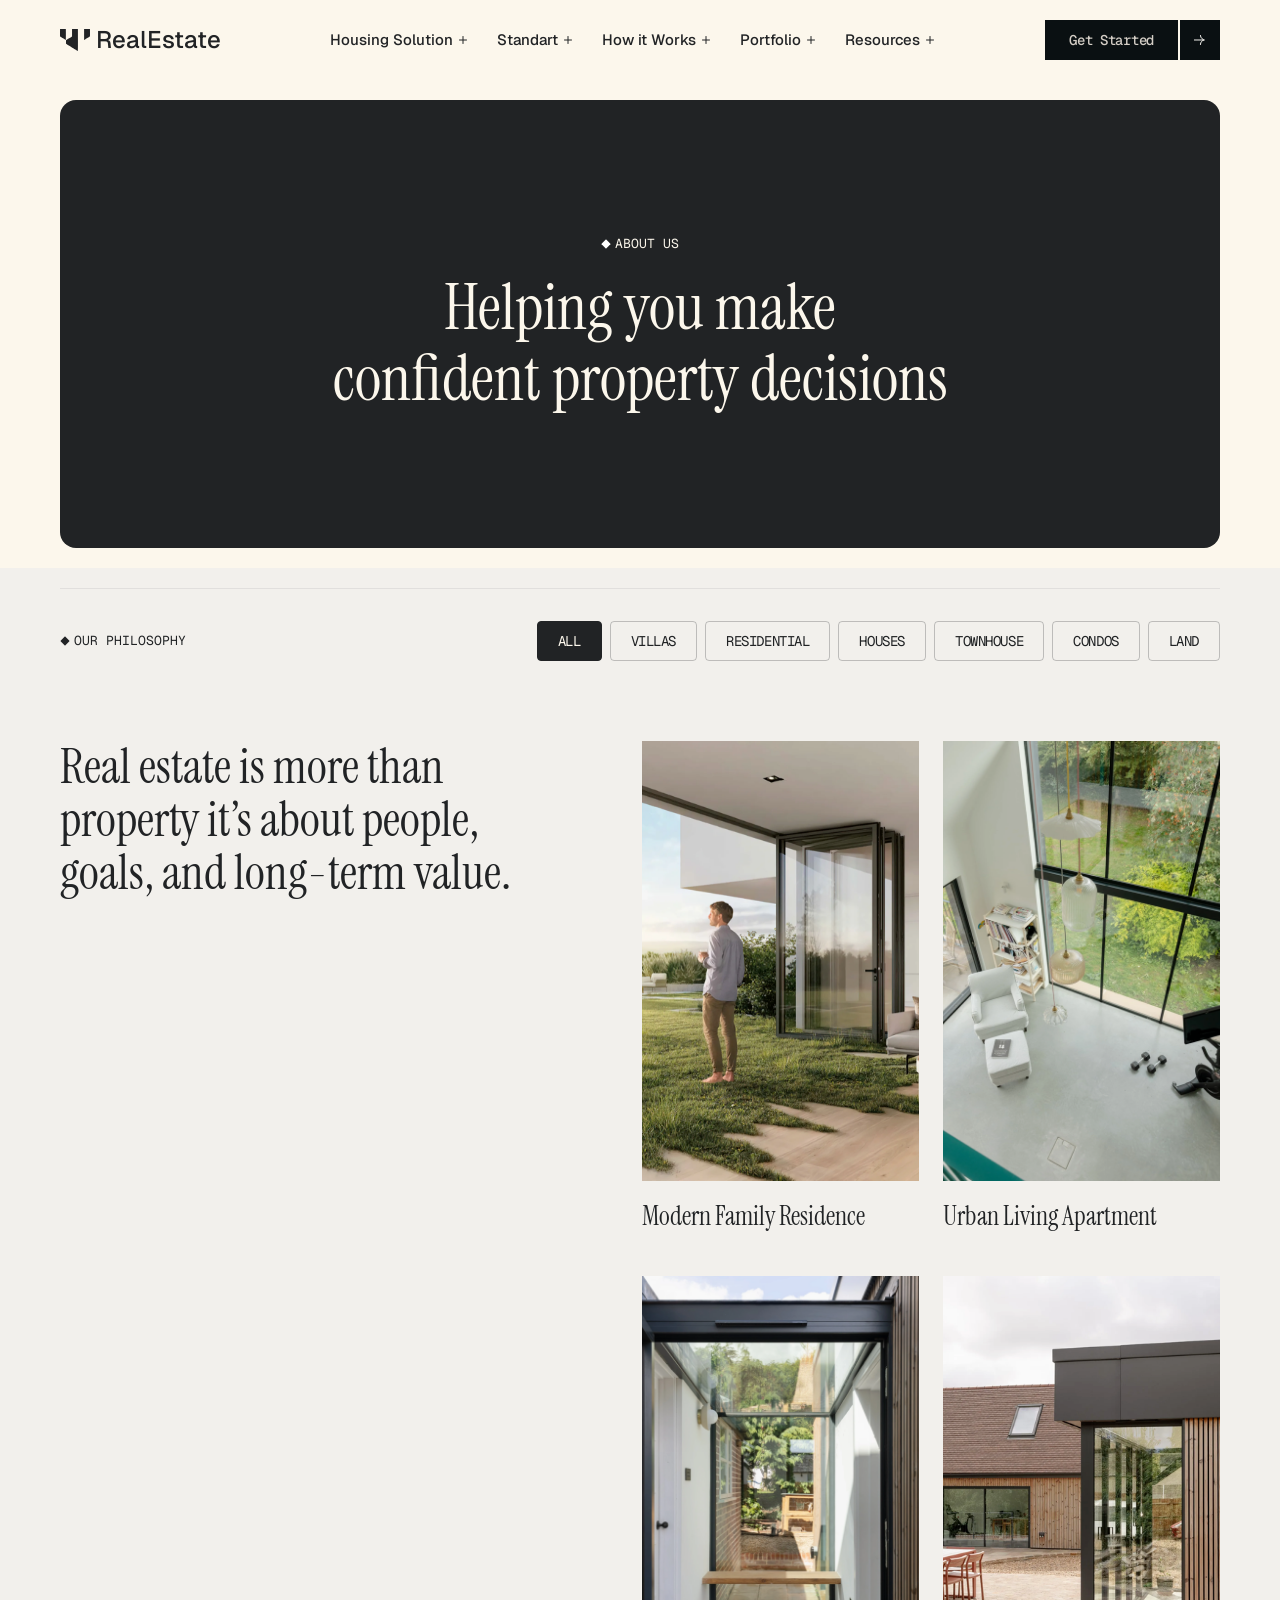
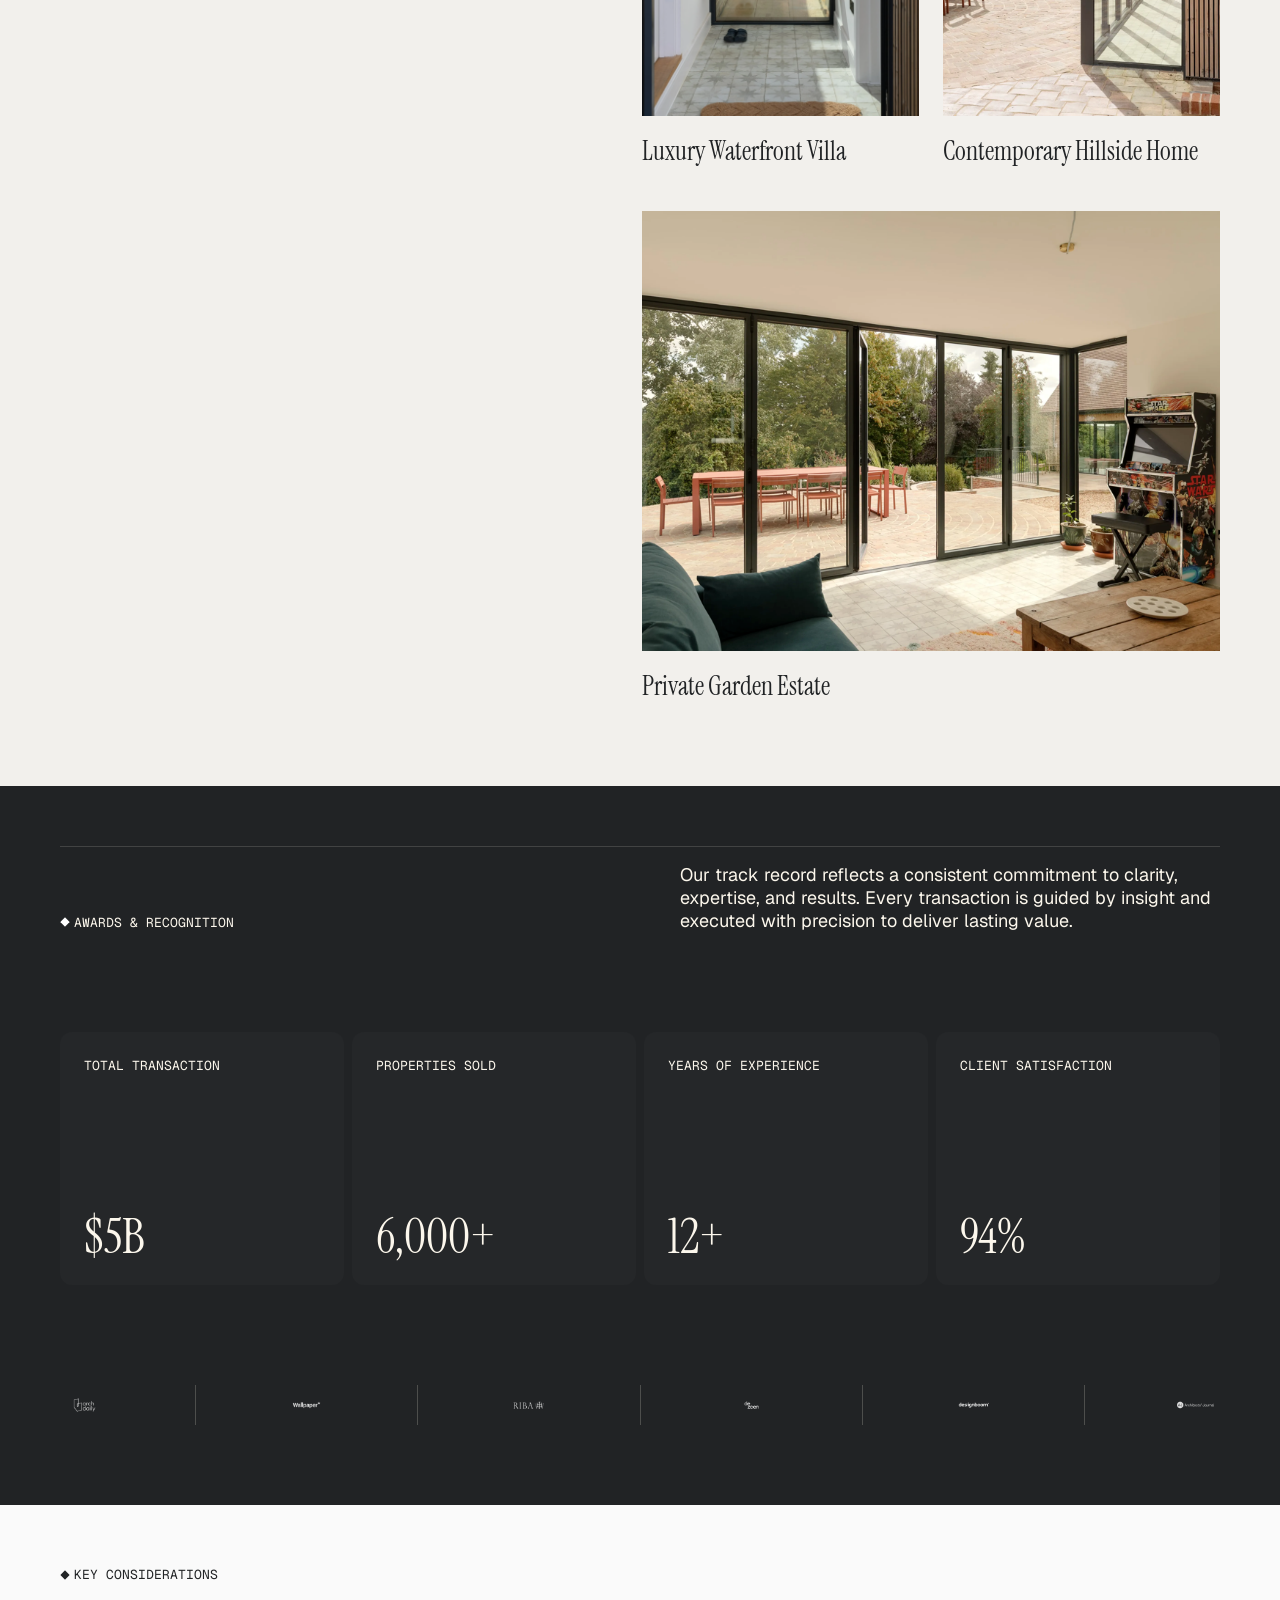
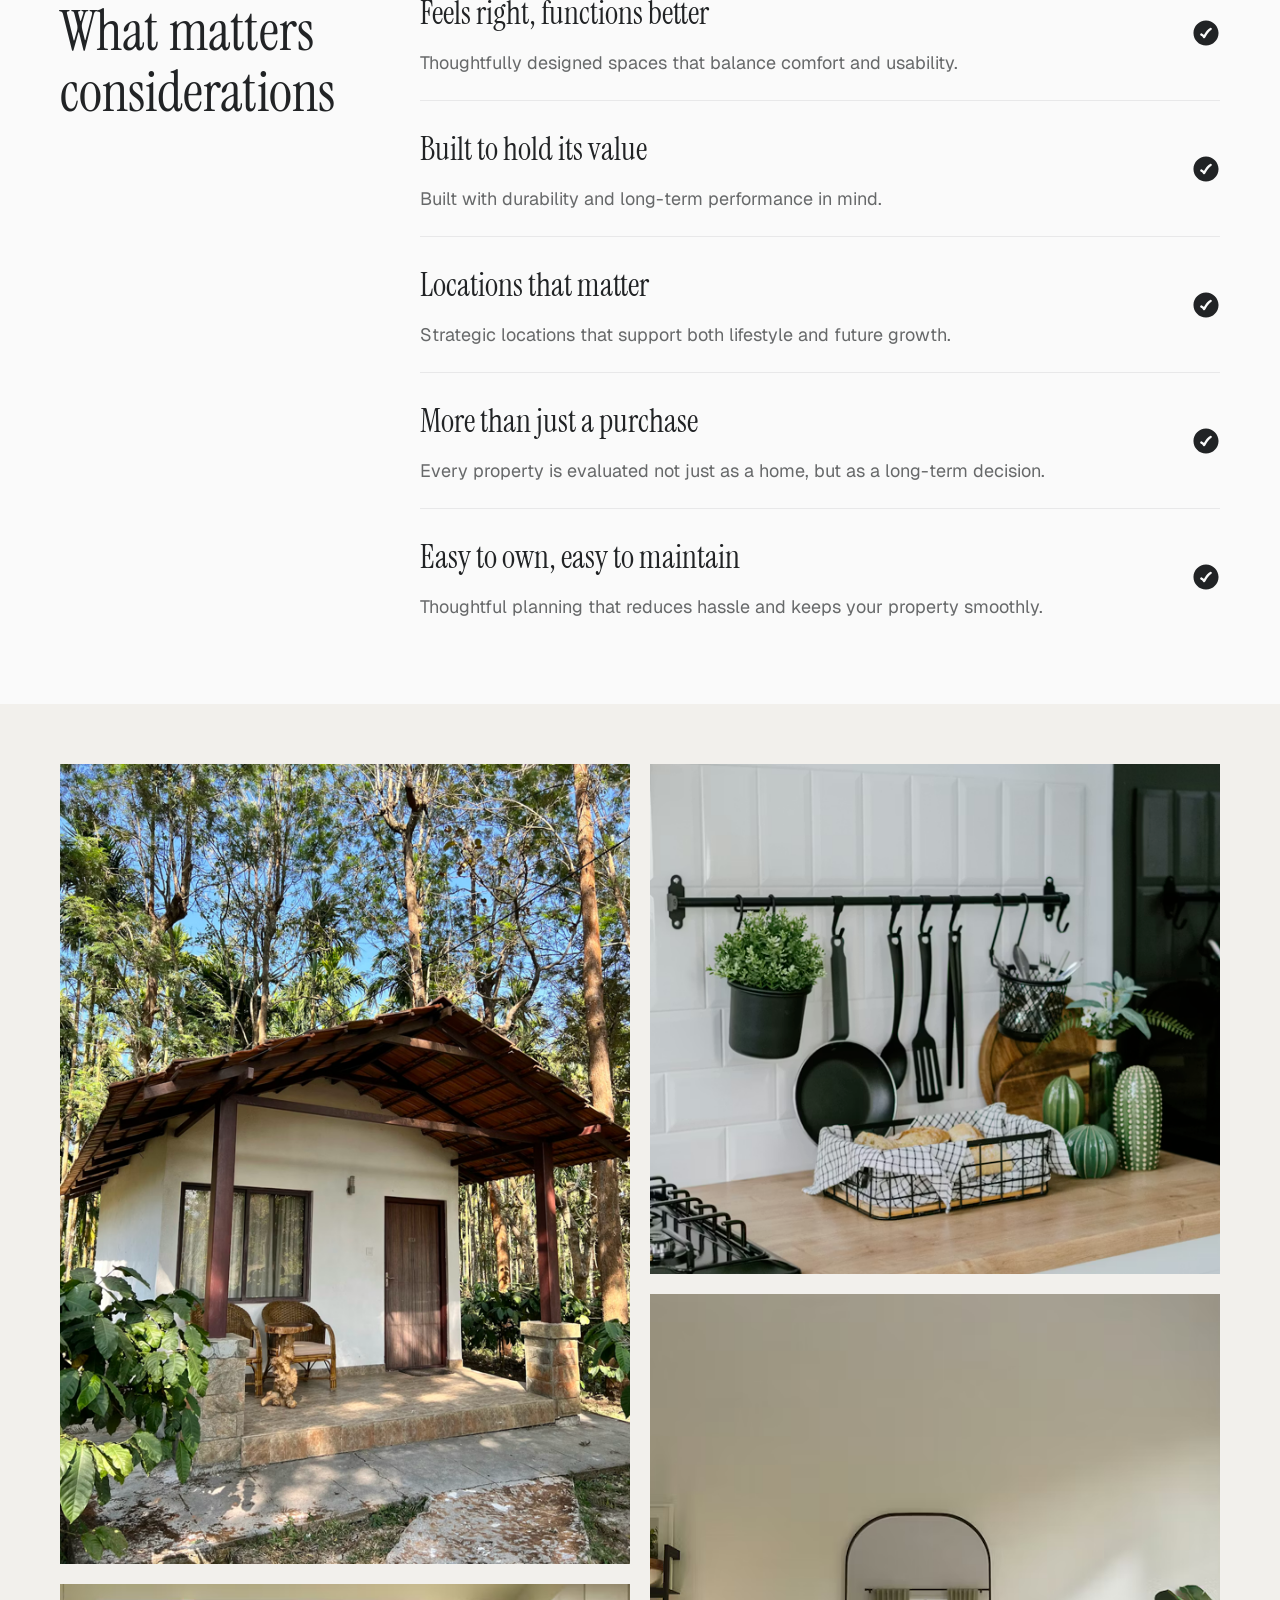
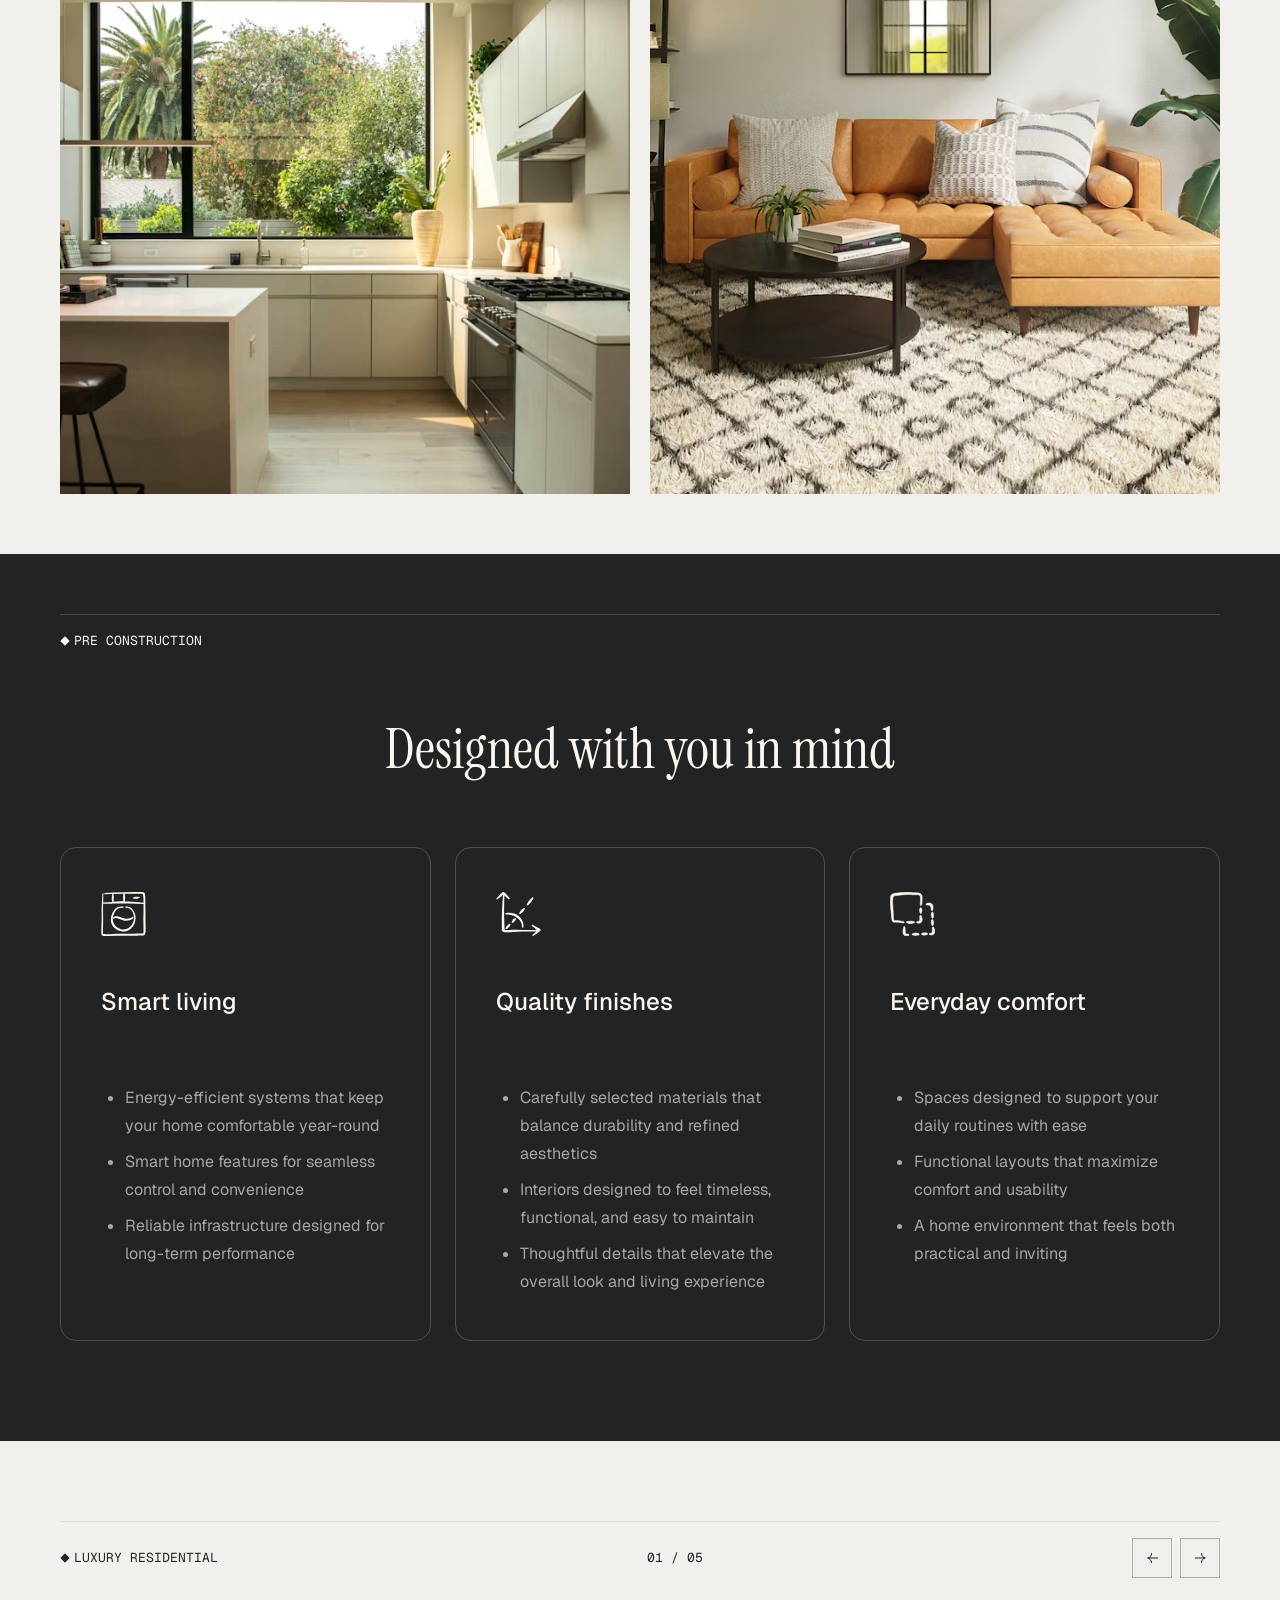
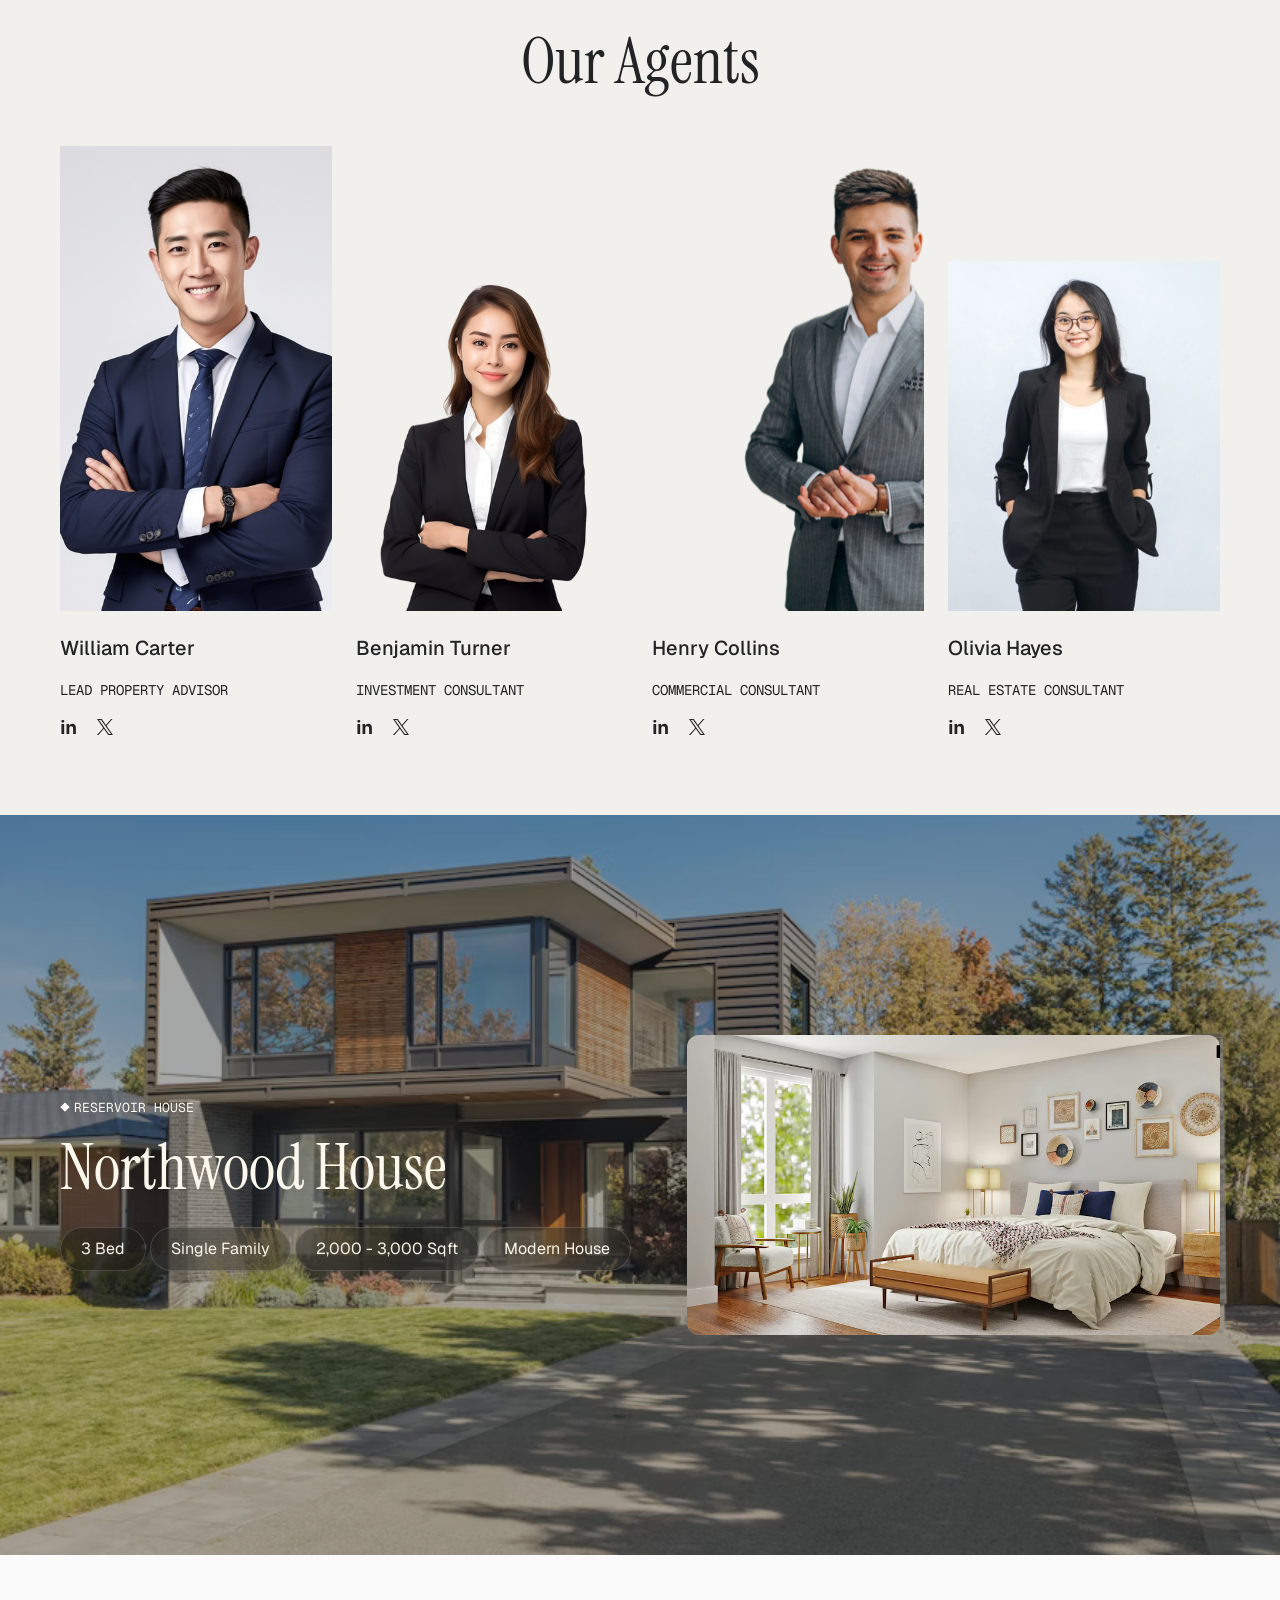
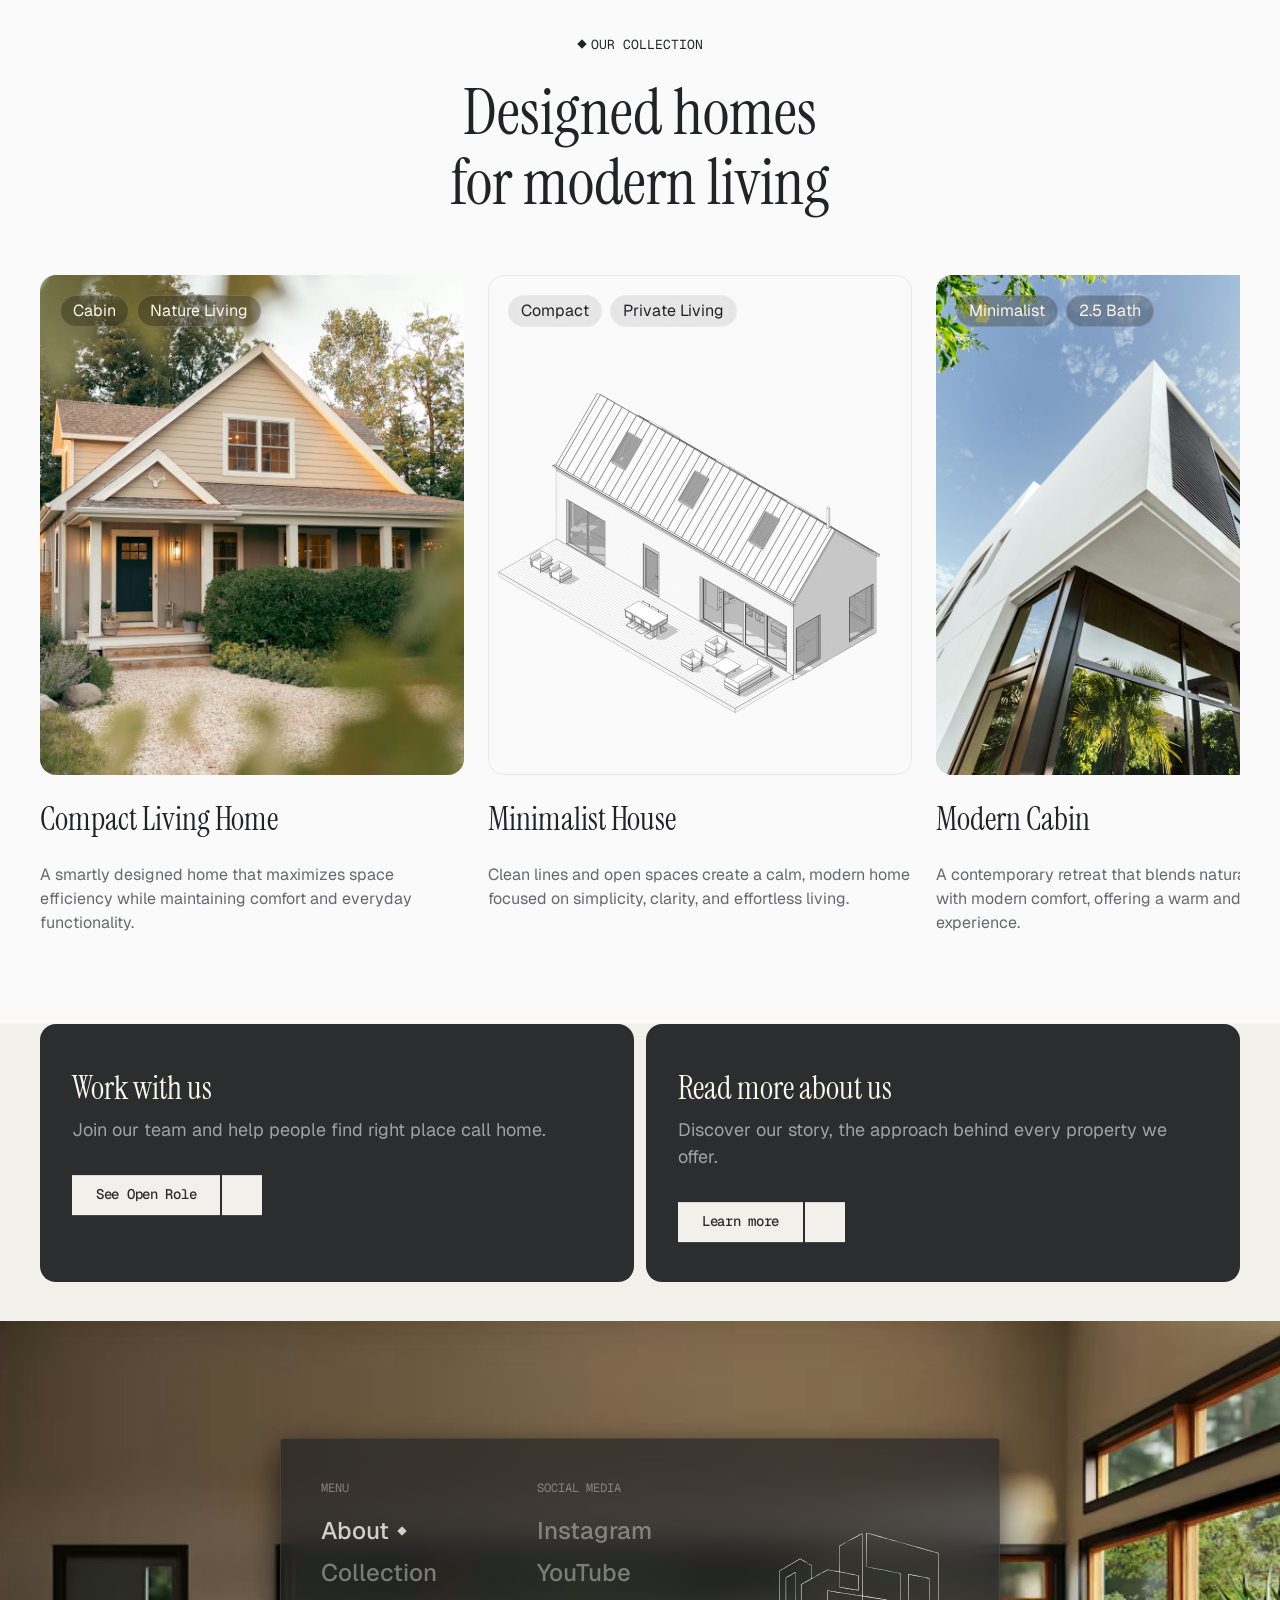
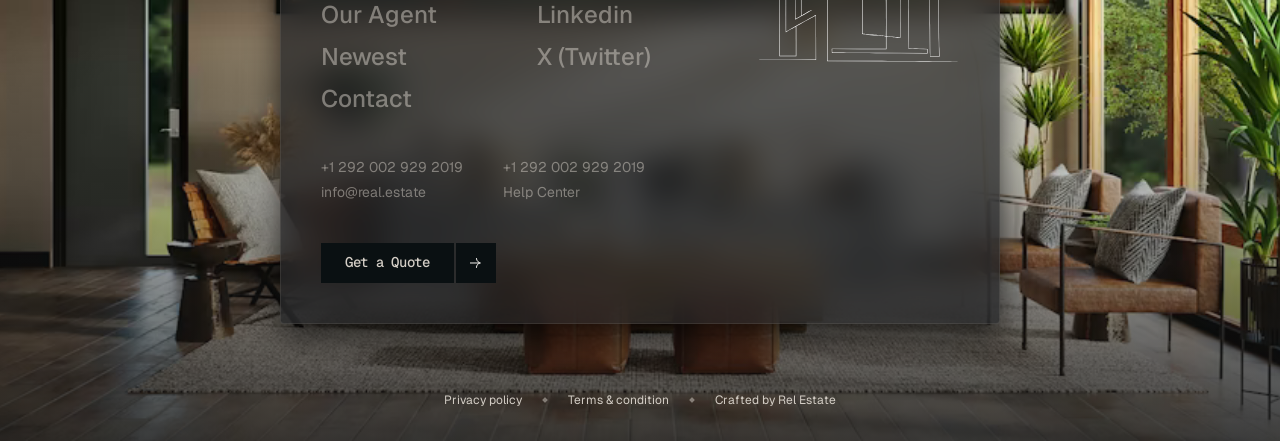
==== commit e08ed0a7: "Restructure to match Envato Arlet template conventions Move css/ and js/ under assets/ (assets/css, " ====
--- a/about.html
+++ b/about.html
@@ -8,33 +8,42 @@
 <link rel="preconnect" href="https://fonts.googleapis.com" />
 <link rel="preconnect" href="https://fonts.gstatic.com" crossorigin />
 <link href="https://fonts.googleapis.com/css2?family=Instrument+Serif:ital@0;1&family=Geist:wght@400;500&family=Geist+Mono:wght@400;500&display=swap" rel="stylesheet" />
-<link rel="stylesheet" href="css/variables.css" />
-<link rel="stylesheet" href="css/style.css" />
-<link rel="stylesheet" href="css/responsive.css" />
-<link rel="stylesheet" href="css/about.css" />
+<link rel="stylesheet" href="assets/css/variables.css" />
+<link rel="stylesheet" href="assets/css/style.css" />
+<link rel="stylesheet" href="assets/css/module-css/about-hero.css" />
+<link rel="stylesheet" href="assets/css/module-css/philosophy.css" />
+<link rel="stylesheet" href="assets/css/module-css/awards.css" />
+<link rel="stylesheet" href="assets/css/module-css/key-considerations.css" />
+<link rel="stylesheet" href="assets/css/module-css/gallery-grid.css" />
+<link rel="stylesheet" href="assets/css/module-css/pre-construction.css" />
+<link rel="stylesheet" href="assets/css/module-css/agents-showcase.css" />
+<link rel="stylesheet" href="assets/css/module-css/property-headline.css" />
+<link rel="stylesheet" href="assets/css/module-css/our-collection.css" />
+<link rel="stylesheet" href="assets/css/module-css/cta-cards.css" />
+<link rel="stylesheet" href="assets/css/responsive.css" />
 </head>
 <body>
 
 <header class="site-header" data-nav-open="false">
   <nav class="nav container" aria-label="Primary">
     <a href="index.html" class="nav__logo" aria-label="RealEstate home">
-      <img src="assets/icons/logo-mark.svg" alt="" class="nav__logo-mark" />
+      <img src="assets/images/icons/logo-mark.svg" alt="" class="nav__logo-mark" />
       <span class="nav__logo-text">RealEstate</span>
     </a>
 
     <div class="nav__drawer" id="primary-menu">
       <ul class="nav__menu">
-        <li><a href="#" class="nav__item">Housing Solution <img src="assets/icons/icon-chevron-down.svg" alt="" class="nav__item-icon" /></a></li>
-        <li><a href="#" class="nav__item">Standart <img src="assets/icons/icon-chevron-down.svg" alt="" class="nav__item-icon" /></a></li>
-        <li><a href="#" class="nav__item">How it Works <img src="assets/icons/icon-chevron-down.svg" alt="" class="nav__item-icon" /></a></li>
-        <li><a href="#" class="nav__item">Portfolio <img src="assets/icons/icon-chevron-down.svg" alt="" class="nav__item-icon" /></a></li>
-        <li><a href="#" class="nav__item">Resources <img src="assets/icons/icon-chevron-down.svg" alt="" class="nav__item-icon" /></a></li>
+        <li><a href="#" class="nav__item">Housing Solution <img src="assets/images/icons/icon-chevron-down.svg" alt="" class="nav__item-icon" /></a></li>
+        <li><a href="#" class="nav__item">Standart <img src="assets/images/icons/icon-chevron-down.svg" alt="" class="nav__item-icon" /></a></li>
+        <li><a href="#" class="nav__item">How it Works <img src="assets/images/icons/icon-chevron-down.svg" alt="" class="nav__item-icon" /></a></li>
+        <li><a href="#" class="nav__item">Portfolio <img src="assets/images/icons/icon-chevron-down.svg" alt="" class="nav__item-icon" /></a></li>
+        <li><a href="#" class="nav__item">Resources <img src="assets/images/icons/icon-chevron-down.svg" alt="" class="nav__item-icon" /></a></li>
       </ul>
 
       <div class="nav__actions">
         <a href="#" class="btn btn--dark">
           <span class="btn__label">Get Started</span>
-          <span class="btn__icon"><img src="assets/icons/icon-arrow-right.svg" alt="" /></span>
+          <span class="btn__icon"><img src="assets/images/icons/icon-arrow-right.svg" alt="" /></span>
         </a>
       </div>
     </div>
@@ -53,7 +62,7 @@
   <section class="about-hero container" data-reveal>
     <div class="about-hero__panel">
       <span class="eyebrow eyebrow--light">
-        <img src="assets/icons/icon-bullet.svg" alt="" class="eyebrow__icon eyebrow__icon--light" />
+        <img src="assets/images/icons/icon-bullet.svg" alt="" class="eyebrow__icon eyebrow__icon--light" />
         ABOUT US
       </span>
       <h1 class="about-hero__title">Helping you make <br class="responsive-break" />confident property decisions</h1>
@@ -66,7 +75,7 @@
       <div class="philosophy__divider"></div>
       <div class="philosophy__row">
         <span class="eyebrow">
-          <img src="assets/icons/icon-bullet.svg" alt="" class="eyebrow__icon" />
+          <img src="assets/images/icons/icon-bullet.svg" alt="" class="eyebrow__icon" />
           OUR PHILOSOPHY
         </span>
         <div class="filter-pills" role="group" aria-label="Filter by property type">
@@ -87,26 +96,26 @@
       <div class="philosophy__gallery">
         <div class="philosophy__row-2col">
           <figure class="philosophy__photo">
-            <img src="assets/images/about/philosophy-modern-family-residence.png" alt="Person standing on the lawn outside a modern glass-walled home" />
+            <img src="assets/images/about/philosophy/philosophy-modern-family-residence.png" alt="Person standing on the lawn outside a modern glass-walled home" />
             <figcaption>Modern Family Residence</figcaption>
           </figure>
           <figure class="philosophy__photo">
-            <img src="assets/images/about/philosophy-urban-living-apartment.png" alt="Double-height apartment interior with home gym and hanging pendant lights" />
+            <img src="assets/images/about/philosophy/philosophy-urban-living-apartment.png" alt="Double-height apartment interior with home gym and hanging pendant lights" />
             <figcaption>Urban Living Apartment</figcaption>
           </figure>
         </div>
         <div class="philosophy__row-2col">
           <figure class="philosophy__photo">
-            <img src="assets/images/about/philosophy-luxury-waterfront-villa.png" alt="Glass-walled hallway leading to a brick garden path" />
+            <img src="assets/images/about/philosophy/philosophy-luxury-waterfront-villa.png" alt="Glass-walled hallway leading to a brick garden path" />
             <figcaption>Luxury Waterfront Villa</figcaption>
           </figure>
           <figure class="philosophy__photo">
-            <img src="assets/images/about/philosophy-contemporary-hillside-home.png" alt="Wood-clad modern house exterior with terracotta patio dining set" />
+            <img src="assets/images/about/philosophy/philosophy-contemporary-hillside-home.png" alt="Wood-clad modern house exterior with terracotta patio dining set" />
             <figcaption>Contemporary Hillside Home</figcaption>
           </figure>
         </div>
         <figure class="philosophy__photo philosophy__photo--single">
-          <img src="assets/images/about/philosophy-private-garden-estate.png" alt="Living room with sliding glass doors opening onto a paved patio" />
+          <img src="assets/images/about/philosophy/philosophy-private-garden-estate.png" alt="Living room with sliding glass doors opening onto a paved patio" />
           <figcaption>Private Garden Estate</figcaption>
         </figure>
       </div>
@@ -119,7 +128,7 @@
       <div class="awards__divider"></div>
       <div class="awards__row">
         <span class="eyebrow eyebrow--light">
-          <img src="assets/icons/icon-bullet.svg" alt="" class="eyebrow__icon eyebrow__icon--light" />
+          <img src="assets/images/icons/icon-bullet.svg" alt="" class="eyebrow__icon eyebrow__icon--light" />
           AWARDS &amp; RECOGNITION
         </span>
         <p class="awards__copy">Our track record reflects a consistent commitment to clarity, expertise, and results. Every transaction is guided by insight and executed with precision to deliver lasting value.</p>
@@ -146,17 +155,17 @@
     </div>
 
     <ul class="awards__logos">
-      <li><img src="assets/images/about/award-logo-archdaily.png" alt="ArchDaily" class="awards__logo" /></li>
+      <li><img src="assets/images/about/awards/award-logo-archdaily.png" alt="ArchDaily" class="awards__logo" /></li>
       <li class="awards__logo-divider" aria-hidden="true"></li>
-      <li><img src="assets/images/about/award-logo-wallpaper.png" alt="Wallpaper*" class="awards__logo" /></li>
+      <li><img src="assets/images/about/awards/award-logo-wallpaper.png" alt="Wallpaper*" class="awards__logo" /></li>
       <li class="awards__logo-divider" aria-hidden="true"></li>
-      <li><img src="assets/images/about/award-logo-riba.png" alt="RIBA" class="awards__logo" /></li>
+      <li><img src="assets/images/about/awards/award-logo-riba.png" alt="RIBA" class="awards__logo" /></li>
       <li class="awards__logo-divider" aria-hidden="true"></li>
-      <li><img src="assets/images/about/award-logo-dezeen.png" alt="Dezeen" class="awards__logo" /></li>
+      <li><img src="assets/images/about/awards/award-logo-dezeen.png" alt="Dezeen" class="awards__logo" /></li>
       <li class="awards__logo-divider" aria-hidden="true"></li>
-      <li><img src="assets/images/about/award-logo-designboom.png" alt="Designboom" class="awards__logo" /></li>
+      <li><img src="assets/images/about/awards/award-logo-designboom.png" alt="Designboom" class="awards__logo" /></li>
       <li class="awards__logo-divider" aria-hidden="true"></li>
-      <li><img src="assets/images/about/award-logo-architects-journal.png" alt="Architects' Journal" class="awards__logo" /></li>
+      <li><img src="assets/images/about/awards/award-logo-architects-journal.png" alt="Architects' Journal" class="awards__logo" /></li>
     </ul>
   </section>
 
@@ -164,7 +173,7 @@
   <section class="considerations" data-reveal>
     <div class="considerations__title">
       <span class="eyebrow">
-        <img src="assets/icons/icon-bullet.svg" alt="" class="eyebrow__icon" />
+        <img src="assets/images/icons/icon-bullet.svg" alt="" class="eyebrow__icon" />
         KEY CONSIDERATIONS
       </span>
       <h2 class="considerations__heading">What matters <br class="responsive-break" />considerations</h2>
@@ -176,7 +185,7 @@
           <p class="consideration-item__title">Feels right, functions better</p>
           <p class="consideration-item__desc">Thoughtfully designed spaces that balance comfort and usability.</p>
         </div>
-        <img src="assets/icons/about/icon-check-circle.svg" alt="" class="consideration-item__icon" />
+        <img src="assets/images/icons/icon-check-circle.svg" alt="" class="consideration-item__icon" />
       </div>
       <div class="considerations__divider"></div>
       <div class="consideration-item">
@@ -184,7 +193,7 @@
           <p class="consideration-item__title">Built to hold its value</p>
           <p class="consideration-item__desc">Built with durability and long-term performance in mind.</p>
         </div>
-        <img src="assets/icons/about/icon-check-circle.svg" alt="" class="consideration-item__icon" />
+        <img src="assets/images/icons/icon-check-circle.svg" alt="" class="consideration-item__icon" />
       </div>
       <div class="considerations__divider"></div>
       <div class="consideration-item">
@@ -192,7 +201,7 @@
           <p class="consideration-item__title">Locations that matter</p>
           <p class="consideration-item__desc">Strategic locations that support both lifestyle and future growth.</p>
         </div>
-        <img src="assets/icons/about/icon-check-circle.svg" alt="" class="consideration-item__icon" />
+        <img src="assets/images/icons/icon-check-circle.svg" alt="" class="consideration-item__icon" />
       </div>
       <div class="considerations__divider"></div>
       <div class="consideration-item">
@@ -200,7 +209,7 @@
           <p class="consideration-item__title">More than just a purchase</p>
           <p class="consideration-item__desc">Every property is evaluated not just as a home, but as a long-term decision.</p>
         </div>
-        <img src="assets/icons/about/icon-check-circle.svg" alt="" class="consideration-item__icon" />
+        <img src="assets/images/icons/icon-check-circle.svg" alt="" class="consideration-item__icon" />
       </div>
       <div class="considerations__divider"></div>
       <div class="consideration-item">
@@ -208,7 +217,7 @@
           <p class="consideration-item__title">Easy to own, easy to maintain</p>
           <p class="consideration-item__desc">Thoughtful planning that reduces hassle and keeps your property smoothly.</p>
         </div>
-        <img src="assets/icons/about/icon-check-circle.svg" alt="" class="consideration-item__icon" />
+        <img src="assets/images/icons/icon-check-circle.svg" alt="" class="consideration-item__icon" />
       </div>
     </div>
   </section>
@@ -217,18 +226,18 @@
   <section class="gallery-grid" aria-label="Property photo gallery" data-reveal>
     <div class="gallery-grid__col">
       <div class="gallery-grid__photo gallery-grid__photo--tall">
-        <img src="assets/images/about/gallery-exterior-cabin.png" alt="Wood cabin nestled among tall pine trees" />
+        <img src="assets/images/about/gallery/gallery-exterior-cabin.png" alt="Wood cabin nestled among tall pine trees" />
       </div>
       <div class="gallery-grid__photo gallery-grid__photo--short">
-        <img src="assets/images/about/gallery-kitchen-palm.png" alt="Kitchen with large window overlooking a palm tree garden" />
+        <img src="assets/images/about/gallery/gallery-kitchen-palm.png" alt="Kitchen with large window overlooking a palm tree garden" />
       </div>
     </div>
     <div class="gallery-grid__col">
       <div class="gallery-grid__photo gallery-grid__photo--short">
-        <img src="assets/images/about/gallery-kitchen-counter.png" alt="Kitchen counter with hanging utensils and fresh bread" />
+        <img src="assets/images/about/gallery/gallery-kitchen-counter.png" alt="Kitchen counter with hanging utensils and fresh bread" />
       </div>
       <div class="gallery-grid__photo gallery-grid__photo--tall">
-        <img src="assets/images/about/gallery-living-room-couch.png" alt="Living room with orange sectional sofa and round coffee table" />
+        <img src="assets/images/about/gallery/gallery-living-room-couch.png" alt="Living room with orange sectional sofa and round coffee table" />
       </div>
     </div>
   </section>
@@ -238,7 +247,7 @@
     <div class="preconstruction__nav">
       <div class="preconstruction__divider"></div>
       <span class="eyebrow eyebrow--light">
-        <img src="assets/icons/icon-bullet.svg" alt="" class="eyebrow__icon eyebrow__icon--light" />
+        <img src="assets/images/icons/icon-bullet.svg" alt="" class="eyebrow__icon eyebrow__icon--light" />
         PRE CONSTRUCTION
       </span>
     </div>
@@ -247,7 +256,7 @@
 
     <div class="preconstruction__cards">
       <div class="feature-card">
-        <img src="assets/icons/about/icon-feature-smart-living.svg" alt="" class="feature-card__icon" />
+        <img src="assets/images/icons/icon-feature-smart-living.svg" alt="" class="feature-card__icon" />
         <h3 class="feature-card__title">Smart living</h3>
         <ul class="feature-card__list">
           <li>Energy-efficient systems that keep your home comfortable year-round</li>
@@ -256,7 +265,7 @@
         </ul>
       </div>
       <div class="feature-card">
-        <img src="assets/icons/about/icon-feature-quality-finishes.svg" alt="" class="feature-card__icon" />
+        <img src="assets/images/icons/icon-feature-quality-finishes.svg" alt="" class="feature-card__icon" />
         <h3 class="feature-card__title">Quality finishes</h3>
         <ul class="feature-card__list">
           <li>Carefully selected materials that balance durability and refined aesthetics</li>
@@ -265,7 +274,7 @@
         </ul>
       </div>
       <div class="feature-card">
-        <img src="assets/icons/about/icon-feature-everyday-comfort.svg" alt="" class="feature-card__icon" />
+        <img src="assets/images/icons/icon-feature-everyday-comfort.svg" alt="" class="feature-card__icon" />
         <h3 class="feature-card__title">Everyday comfort</h3>
         <ul class="feature-card__list">
           <li>Spaces designed to support your daily routines with ease</li>
@@ -282,16 +291,16 @@
       <div class="agents__divider"></div>
       <div class="agents__nav-row">
         <span class="eyebrow">
-          <img src="assets/icons/icon-bullet.svg" alt="" class="eyebrow__icon" />
+          <img src="assets/images/icons/icon-bullet.svg" alt="" class="eyebrow__icon" />
           LUXURY RESIDENTIAL
         </span>
         <span class="agents__counter">01 / 05</span>
         <div class="agents__controls">
           <button type="button" class="btn--outline" aria-label="Previous agent">
-            <img src="assets/icons/icon-arrow-prev-next.svg" alt="" />
+            <img src="assets/images/icons/icon-arrow-prev-next.svg" alt="" />
           </button>
           <button type="button" class="btn--outline" aria-label="Next agent">
-            <img src="assets/icons/icon-arrow-prev-next.svg" alt="" />
+            <img src="assets/images/icons/icon-arrow-prev-next.svg" alt="" />
           </button>
         </div>
       </div>
@@ -302,53 +311,53 @@
     <div class="agents__grid">
       <article class="agent-card agent-card--tall">
         <div class="agent-card__photo">
-          <img src="assets/images/about/agent-william-carter.png" alt="Portrait of William Carter" />
+          <img src="assets/images/about/agents/agent-william-carter.png" alt="Portrait of William Carter" />
         </div>
         <div class="agent-card__label">
           <p class="agent-card__name">William Carter</p>
           <p class="agent-card__role">Lead Property Advisor</p>
           <div class="agent-card__social">
-            <img src="assets/icons/about/icon-social-linkedin.svg" alt="LinkedIn" />
-            <img src="assets/icons/about/icon-social-x.svg" alt="X (Twitter)" />
+            <img src="assets/images/icons/icon-social-linkedin.svg" alt="LinkedIn" />
+            <img src="assets/images/icons/icon-social-x.svg" alt="X (Twitter)" />
           </div>
         </div>
       </article>
       <article class="agent-card agent-card--short">
         <div class="agent-card__photo">
-          <img src="assets/images/about/agent-benjamin-turner.png" alt="Portrait of Benjamin Turner" />
+          <img src="assets/images/about/agents/agent-benjamin-turner.png" alt="Portrait of Benjamin Turner" />
         </div>
         <div class="agent-card__label">
           <p class="agent-card__name">Benjamin Turner</p>
           <p class="agent-card__role">Investment Consultant</p>
           <div class="agent-card__social">
-            <img src="assets/icons/about/icon-social-linkedin.svg" alt="LinkedIn" />
-            <img src="assets/icons/about/icon-social-x.svg" alt="X (Twitter)" />
+            <img src="assets/images/icons/icon-social-linkedin.svg" alt="LinkedIn" />
+            <img src="assets/images/icons/icon-social-x.svg" alt="X (Twitter)" />
           </div>
         </div>
       </article>
       <article class="agent-card agent-card--tall">
         <div class="agent-card__photo">
-          <img src="assets/images/about/agent-henry-collins.png" alt="Portrait of Henry Collins" />
+          <img src="assets/images/about/agents/agent-henry-collins.png" alt="Portrait of Henry Collins" />
         </div>
         <div class="agent-card__label">
           <p class="agent-card__name">Henry Collins</p>
           <p class="agent-card__role">Commercial Consultant</p>
           <div class="agent-card__social">
-            <img src="assets/icons/about/icon-social-linkedin.svg" alt="LinkedIn" />
-            <img src="assets/icons/about/icon-social-x.svg" alt="X (Twitter)" />
+            <img src="assets/images/icons/icon-social-linkedin.svg" alt="LinkedIn" />
+            <img src="assets/images/icons/icon-social-x.svg" alt="X (Twitter)" />
           </div>
         </div>
       </article>
       <article class="agent-card agent-card--short">
         <div class="agent-card__photo">
-          <img src="assets/images/about/agent-olivia-hayes.png" alt="Portrait of Olivia Hayes" />
+          <img src="assets/images/about/agents/agent-olivia-hayes.png" alt="Portrait of Olivia Hayes" />
         </div>
         <div class="agent-card__label">
           <p class="agent-card__name">Olivia Hayes</p>
           <p class="agent-card__role">Real Estate Consultant</p>
           <div class="agent-card__social">
-            <img src="assets/icons/about/icon-social-linkedin.svg" alt="LinkedIn" />
-            <img src="assets/icons/about/icon-social-x.svg" alt="X (Twitter)" />
+            <img src="assets/images/icons/icon-social-linkedin.svg" alt="LinkedIn" />
+            <img src="assets/images/icons/icon-social-x.svg" alt="X (Twitter)" />
           </div>
         </div>
       </article>
@@ -357,15 +366,15 @@
 
   <!-- Property Headline -->
   <section class="property-headline" data-reveal>
-    <img src="assets/images/about/headline-house-exterior.png" alt="Northwood House modern exterior with two-story glazing" class="property-headline__bg" />
+    <img src="assets/images/about/headline/headline-house-exterior.png" alt="Northwood House modern exterior with two-story glazing" class="property-headline__bg" />
     <div class="property-headline__overlay"></div>
     <div class="property-headline__floating">
-      <img src="assets/images/about/headline-bedroom-interior.png" alt="Northwood House primary bedroom with gallery wall" />
+      <img src="assets/images/about/headline/headline-bedroom-interior.png" alt="Northwood House primary bedroom with gallery wall" />
     </div>
     <div class="property-headline__text">
       <div class="property-headline__title-group">
         <span class="eyebrow eyebrow--light">
-          <img src="assets/icons/icon-bullet.svg" alt="" class="eyebrow__icon eyebrow__icon--light" />
+          <img src="assets/images/icons/icon-bullet.svg" alt="" class="eyebrow__icon eyebrow__icon--light" />
           RESERVOIR HOUSE
         </span>
         <h2 class="property-headline__title">Northwood House</h2>
@@ -383,7 +392,7 @@
   <section class="collection" data-reveal>
     <div class="collection__label">
       <span class="eyebrow">
-        <img src="assets/icons/icon-bullet.svg" alt="" class="eyebrow__icon" />
+        <img src="assets/images/icons/icon-bullet.svg" alt="" class="eyebrow__icon" />
         OUR COLLECTION
       </span>
       <h2 class="collection__heading">Designed homes <br class="responsive-break" />for modern living</h2>
@@ -392,7 +401,7 @@
     <div class="collection__cards">
       <article class="collection-card">
         <div class="collection-card__photo">
-          <img src="assets/images/collection-1.png" alt="Tan cabin-style house with landscaped garden path" />
+          <img src="assets/images/collections/collection-1.png" alt="Tan cabin-style house with landscaped garden path" />
           <div class="collection-card__tags">
             <span class="pill pill--dark">Cabin</span>
             <span class="pill pill--dark">Nature Living</span>
@@ -404,7 +413,7 @@
 
       <article class="collection-card">
         <div class="collection-card__photo">
-          <img src="assets/images/collection-2.png" alt="Architectural line illustration of a minimalist house" />
+          <img src="assets/images/collections/collection-2.png" alt="Architectural line illustration of a minimalist house" />
           <div class="collection-card__tags">
             <span class="pill pill--light">Compact</span>
             <span class="pill pill--light">Private Living</span>
@@ -416,7 +425,7 @@
 
       <article class="collection-card">
         <div class="collection-card__photo">
-          <img src="assets/images/collection-3.png" alt="White modern cabin with palm trees and floor-to-ceiling windows" />
+          <img src="assets/images/collections/collection-3.png" alt="White modern cabin with palm trees and floor-to-ceiling windows" />
           <div class="collection-card__tags">
             <span class="pill pill--dark">Minimalist</span>
             <span class="pill pill--dark">2.5 Bath</span>
@@ -428,7 +437,7 @@
 
       <article class="collection-card">
         <div class="collection-card__photo">
-          <img src="assets/images/collection-4.png" alt="Secluded modern retreat surrounded by nature" />
+          <img src="assets/images/collections/collection-4.png" alt="Secluded modern retreat surrounded by nature" />
           <div class="collection-card__tags">
             <span class="pill pill--dark">Retreat</span>
             <span class="pill pill--dark">Private Living</span>
@@ -449,7 +458,7 @@
       </div>
       <a href="#" class="btn btn--light">
         <span class="btn__label">See Open Role</span>
-        <span class="btn__icon"><img src="assets/icons/icon-arrow-right.svg" alt="" /></span>
+        <span class="btn__icon"><img src="assets/images/icons/icon-arrow-right.svg" alt="" /></span>
       </a>
     </div>
     <div class="cta-card">
@@ -459,7 +468,7 @@
       </div>
       <a href="#" class="btn btn--light">
         <span class="btn__label">Learn more</span>
-        <span class="btn__icon"><img src="assets/icons/icon-arrow-right.svg" alt="" /></span>
+        <span class="btn__icon"><img src="assets/images/icons/icon-arrow-right.svg" alt="" /></span>
       </a>
     </div>
   </section>
@@ -467,7 +476,7 @@
 </main>
 
 <footer class="site-footer">
-  <img src="assets/images/footer-bg.png" alt="Living room interior with large windows opening to a green garden" class="site-footer__bg" />
+  <img src="assets/images/footer/footer-bg.png" alt="Living room interior with large windows opening to a green garden" class="site-footer__bg" />
   <div class="site-footer__overlay"></div>
 
   <div class="footer-card">
@@ -475,7 +484,7 @@
       <div>
         <p class="footer-card__col-label">MENU</p>
         <nav class="footer-card__menu" aria-label="Footer">
-          <a href="about.html" class="footer-card__link footer-card__link--active">About <img src="assets/icons/icon-dropdown-active.svg" alt="" /></a>
+          <a href="about.html" class="footer-card__link footer-card__link--active">About <img src="assets/images/icons/icon-dropdown-active.svg" alt="" /></a>
           <a href="#" class="footer-card__link">Collection</a>
           <a href="#" class="footer-card__link">Our Agent</a>
           <a href="#" class="footer-card__link">Newest</a>
@@ -492,7 +501,7 @@
         </nav>
       </div>
       <div class="footer-card__illustration">
-        <img src="assets/icons/illustration-building.svg" alt="" />
+        <img src="assets/images/icons/illustration-building.svg" alt="" />
       </div>
     </div>
 
@@ -509,20 +518,20 @@
 
     <a href="#" class="btn btn--dark">
       <span class="btn__label">Get a Quote</span>
-      <span class="btn__icon"><img src="assets/icons/icon-arrow-right.svg" alt="" /></span>
+      <span class="btn__icon"><img src="assets/images/icons/icon-arrow-right.svg" alt="" /></span>
     </a>
   </div>
 
   <div class="site-footer__bottom">
     <span>Privacy policy</span>
-    <img src="assets/icons/icon-dot-separator.svg" alt="" class="site-footer__bottom-dot" />
+    <img src="assets/images/icons/icon-dot-separator.svg" alt="" class="site-footer__bottom-dot" />
     <span>Terms &amp; condition</span>
-    <img src="assets/icons/icon-dot-separator.svg" alt="" class="site-footer__bottom-dot" />
+    <img src="assets/images/icons/icon-dot-separator.svg" alt="" class="site-footer__bottom-dot" />
     <span>Crafted by Rel Estate</span>
   </div>
 </footer>
 
-<script src="js/vendor/gsap.min.js"></script>
-<script src="js/main.js"></script>
+<script src="assets/js/vendor/gsap.min.js"></script>
+<script src="assets/js/main.js"></script>
 </body>
 </html>
--- a/assets/css/variables.css
+++ b/assets/css/variables.css
@@ -0,0 +1,77 @@
+:root {
+  /* ---- Color tokens ---- */
+  --color-cream: #fcf7ec;
+  --color-warm-gray: #f2f0ec;
+  --color-off-white: #fafafa;
+  --color-ink: #212325;
+  --color-ink-08: rgba(33, 35, 37, 0.08);
+  --color-ink-12: rgba(33, 35, 37, 0.12);
+  --color-ink-25: rgba(33, 35, 37, 0.25);
+  --color-ink-64: rgba(33, 35, 37, 0.64);
+  --color-ink-68: rgba(33, 35, 37, 0.68);
+  --color-ink-80: rgba(33, 35, 37, 0.8);
+  --color-cream-08: rgba(252, 247, 236, 0.08);
+  --color-cream-68: rgba(252, 247, 236, 0.68);
+  --color-black-blue: #0a1012;
+  --color-black-blue-30: rgba(10, 16, 18, 0.3);
+  --color-taupe: #d4cec6;
+  --color-taupe-10: rgba(212, 206, 198, 0.1);
+  --color-taupe-20: rgba(212, 206, 198, 0.2);
+  --color-taupe-25: rgba(212, 206, 198, 0.25);
+  --color-taupe-48: rgba(212, 206, 198, 0.48);
+  --color-taupe-50: rgba(212, 206, 198, 0.5);
+  --color-overlay-from: rgba(18, 18, 18, 0);
+  --color-overlay-to: rgba(18, 18, 18, 0.8);
+  --color-white-16: rgba(255, 255, 255, 0.16);
+  --color-black-08: rgba(0, 0, 0, 0.08);
+  --color-black-20: rgba(0, 0, 0, 0.2);
+  --color-black-25: rgba(0, 0, 0, 0.25);
+  --color-warm-gray-68: rgba(242, 240, 236, 0.68);
+  --color-warm-gray-15: rgba(242, 240, 236, 0.15);
+
+  /* ---- Typography ---- */
+  --font-serif: "Instrument Serif", Georgia, "Times New Roman", serif;
+  --font-sans: "Geist", -apple-system, BlinkMacSystemFont, "Segoe UI", sans-serif;
+  --font-mono: "Geist Mono", "SFMono-Regular", Consolas, "Liberation Mono", monospace;
+
+  --fs-h1: 80px;
+  --fs-h2: 64px;
+  --fs-h3: 56px;
+  --fs-h4: 48px;
+  --fs-h5: 32px;
+  --fs-h5-sm: 28px;
+  --fs-h6: 24px;
+  --fs-h6-sm: 22px;
+  --fs-body-lg: 18px;
+  --fs-body: 16px;
+  --fs-body-sm: 14px;
+  --fs-eyebrow: 13px;
+  --fs-mono-sm: 12px;
+
+  --lh-heading: 1.1;
+  --lh-body: 1.5;
+
+  /* ---- Spacing scale (from Figma section paddings) ---- */
+  --space-2xs: 4px;
+  --space-xs: 8px;
+  --space-sm: 12px;
+  --space-md: 16px;
+  --space-lg: 20px;
+  --space-xl: 24px;
+  --space-2xl: 32px;
+  --space-3xl: 40px;
+  --space-4xl: 48px;
+  --space-5xl: 56px;
+  --space-6xl: 60px;
+  --space-7xl: 80px;
+  --space-8xl: 100px;
+
+  /* ---- Layout ---- */
+  --container-max: 1440px;
+  --container-pad: 60px;
+  --radius-sm: 4px;
+  --radius-md: 6px;
+  --radius-lg: 12px;
+  --radius-xl: 16px;
+  --radius-pill: 999px;
+}
--- a/assets/css/style.css
+++ b/assets/css/style.css
@@ -0,0 +1,380 @@
+/* ==========================================================================
+   Reset & base
+   ========================================================================== */
+*,
+*::before,
+*::after {
+  box-sizing: border-box;
+  margin: 0;
+  padding: 0;
+}
+
+html {
+  scroll-behavior: smooth;
+}
+
+body {
+  font-family: var(--font-sans);
+  font-size: var(--fs-body);
+  line-height: var(--lh-body);
+  color: var(--color-ink);
+  background-color: var(--color-cream);
+  -webkit-font-smoothing: antialiased;
+}
+
+img {
+  display: block;
+  max-width: 100%;
+}
+
+a {
+  color: inherit;
+  text-decoration: none;
+}
+
+ul {
+  list-style: none;
+}
+
+button {
+  font: inherit;
+  color: inherit;
+  background: none;
+  border: none;
+  cursor: pointer;
+}
+
+h1, h2, h3, h4, h5, h6, p {
+  font-weight: 400;
+}
+
+.container {
+  max-width: var(--container-max);
+  margin-inline: auto;
+  padding-inline: var(--container-pad);
+}
+
+.visually-hidden {
+  position: absolute;
+  width: 1px;
+  height: 1px;
+  overflow: hidden;
+  clip: rect(0 0 0 0);
+  white-space: nowrap;
+}
+
+/* ---- Shared eyebrow label ---- */
+.eyebrow {
+  display: inline-flex;
+  align-items: center;
+  gap: var(--space-2xs);
+  font-family: var(--font-mono);
+  font-size: var(--fs-eyebrow);
+  letter-spacing: 0;
+}
+
+.eyebrow__icon {
+  width: 10px;
+  height: 10px;
+  flex-shrink: 0;
+}
+
+/* ---- Shared button ---- */
+.btn {
+  display: inline-flex;
+  align-items: stretch;
+  gap: 2px;
+}
+
+.btn__label {
+  display: inline-flex;
+  align-items: center;
+  justify-content: center;
+  height: 40px;
+  padding: 8px 24px;
+  font-family: var(--font-mono);
+  font-weight: 500;
+  font-size: var(--fs-body-sm);
+  letter-spacing: -0.02em;
+  white-space: nowrap;
+}
+
+.btn__icon {
+  display: inline-flex;
+  align-items: center;
+  justify-content: center;
+  width: 40px;
+  height: 40px;
+  flex-shrink: 0;
+}
+
+.btn__icon img {
+  width: 11px;
+  height: 10px;
+}
+
+.btn--dark .btn__label,
+.btn--dark .btn__icon {
+  background-color: var(--color-black-blue);
+  color: var(--color-taupe);
+}
+
+.btn--light .btn__label,
+.btn--light .btn__icon {
+  background-color: var(--color-warm-gray);
+  color: var(--color-ink);
+}
+
+.btn--taupe .btn__label,
+.btn--taupe .btn__icon {
+  background-color: var(--color-taupe);
+  color: var(--color-ink);
+}
+
+.btn--outline {
+  border: 1px solid var(--color-black-blue-30);
+  width: 40px;
+  height: 40px;
+  align-items: center;
+  justify-content: center;
+  display: inline-flex;
+}
+
+.btn--outline img {
+  width: 11px;
+  height: 10px;
+}
+
+/* Feature icon row (beds / baths / sqft) */
+.spec-list {
+  display: flex;
+  gap: var(--space-lg);
+  align-items: center;
+  flex-wrap: wrap;
+}
+
+.spec-list__item {
+  display: flex;
+  align-items: center;
+  gap: var(--space-xs);
+  font-size: var(--fs-body);
+}
+
+.spec-list__icon {
+  width: 20px;
+  height: 14px;
+  object-fit: contain;
+}
+
+/* ==========================================================================
+   Header / Navigation
+   ========================================================================== */
+.site-header {
+  background-color: var(--color-cream);
+  position: relative;
+  z-index: 100;
+}
+
+.nav {
+  display: flex;
+  align-items: center;
+  justify-content: space-between;
+  height: 80px;
+  padding-block: 14px;
+}
+
+.nav__logo {
+  display: flex;
+  align-items: center;
+  gap: 6px;
+}
+
+.nav__logo-mark {
+  width: 29.5px;
+  height: 22px;
+}
+
+.nav__logo-text {
+  font-family: var(--font-sans);
+  font-weight: 500;
+  font-size: 24px;
+  color: var(--color-ink);
+}
+
+.nav__drawer {
+  display: contents;
+}
+
+.nav__menu {
+  display: flex;
+  align-items: center;
+  gap: 28px;
+}
+
+.nav__item {
+  display: inline-flex;
+  align-items: center;
+  gap: 4px;
+  font-weight: 500;
+  font-size: 15px;
+  color: var(--color-ink);
+}
+
+.nav__item-icon {
+  width: 12px;
+  height: 12px;
+}
+
+.nav__actions {
+  display: flex;
+  align-items: center;
+}
+
+.nav__toggle {
+  display: none;
+  width: 40px;
+  height: 40px;
+  align-items: center;
+  justify-content: center;
+  flex-direction: column;
+  gap: 5px;
+}
+
+.nav__toggle-bar {
+  width: 22px;
+  height: 2px;
+  background-color: var(--color-ink);
+  transition: transform 0.3s ease, opacity 0.3s ease;
+}
+
+.nav__toggle[aria-expanded="true"] .nav__toggle-bar:nth-child(1) {
+  transform: translateY(7px) rotate(45deg);
+}
+
+.nav__toggle[aria-expanded="true"] .nav__toggle-bar:nth-child(2) {
+  opacity: 0;
+}
+
+.nav__toggle[aria-expanded="true"] .nav__toggle-bar:nth-child(3) {
+  transform: translateY(-7px) rotate(-45deg);
+}
+
+/* ==========================================================================
+   Footer
+   ========================================================================== */
+.site-footer {
+  position: relative;
+  height: 720px;
+  overflow: hidden;
+}
+
+.site-footer__bg {
+  position: absolute;
+  inset: 0;
+  width: 100%;
+  height: 100%;
+  object-fit: cover;
+}
+
+.site-footer__overlay {
+  position: absolute;
+  inset: 0;
+  background: linear-gradient(to bottom, var(--color-overlay-from) 45%, var(--color-overlay-to));
+}
+
+.footer-card {
+  position: absolute;
+  top: 50%;
+  left: 50%;
+  transform: translate(-50%, -50%);
+  background-color: rgba(33, 35, 37, 0.7);
+  backdrop-filter: blur(16px);
+  border: 0.5px solid var(--color-taupe-10);
+  border-radius: var(--radius-sm);
+  box-shadow: 0 12px 32px rgba(0, 0, 0, 0.7);
+  padding: var(--space-3xl);
+  display: flex;
+  flex-direction: column;
+  gap: var(--space-3xl);
+  width: min(90vw, 720px);
+}
+
+.footer-card__top {
+  display: flex;
+  gap: var(--space-8xl);
+  flex-wrap: wrap;
+}
+
+.footer-card__col-label {
+  font-family: var(--font-mono);
+  font-size: var(--fs-mono-sm);
+  color: var(--color-taupe-50);
+  margin-bottom: var(--space-md);
+}
+
+.footer-card__menu {
+  display: flex;
+  flex-direction: column;
+  gap: 6px;
+}
+
+.footer-card__link {
+  font-weight: 500;
+  font-size: var(--fs-h6);
+  color: var(--color-taupe-50);
+}
+
+.footer-card__link--active {
+  color: var(--color-taupe);
+  display: inline-flex;
+  align-items: center;
+  gap: var(--space-xs);
+}
+
+.footer-card__link--active img {
+  width: 10px;
+  height: 10px;
+}
+
+.footer-card__illustration {
+  margin-left: auto;
+  align-self: center;
+}
+
+.footer-card__illustration img {
+  width: 200px;
+  height: auto;
+  transform: scaleY(-1);
+}
+
+.footer-card__contact {
+  display: flex;
+  gap: var(--space-3xl);
+  font-size: var(--fs-body-sm);
+  color: var(--color-taupe-50);
+  flex-wrap: wrap;
+}
+
+.footer-card__contact-group {
+  display: flex;
+  flex-direction: column;
+  gap: 4px;
+}
+
+.site-footer__bottom {
+  position: absolute;
+  bottom: 32px;
+  left: 50%;
+  transform: translateX(-50%);
+  display: flex;
+  align-items: center;
+  gap: 20px;
+  font-size: 12px;
+  color: var(--color-taupe);
+}
+
+.site-footer__bottom-dot {
+  width: 6px;
+  height: 6px;
+}
+
--- a/assets/css/module-css/about-hero.css
+++ b/assets/css/module-css/about-hero.css
@@ -0,0 +1,52 @@
+/* ==========================================================================
+   About page — page-specific components
+   Shares tokens from variables.css and shared primitives from style.css
+   (.eyebrow, .btn, .pill, .collection*, .site-footer, .nav*, .faq-item)
+   ========================================================================== */
+
+/* ---- Eyebrow light variant (for dark section backgrounds) ---- */
+.eyebrow--light {
+  color: var(--color-cream);
+}
+
+.eyebrow__icon--light {
+  filter: brightness(0) invert(1);
+}
+
+/* ---- Shared section divider rule ---- */
+.rule {
+  height: 1px;
+  width: 100%;
+  background-color: var(--color-ink-08);
+}
+
+/* ==========================================================================
+   About Hero
+   ========================================================================== */
+.about-hero {
+  padding-top: var(--space-lg);
+  padding-bottom: var(--space-lg);
+  background-color: var(--color-cream);
+}
+
+.about-hero__panel {
+  background-color: var(--color-ink);
+  border-radius: var(--radius-xl);
+  min-height: 448px;
+  padding: 40px var(--space-lg);
+  display: flex;
+  flex-direction: column;
+  align-items: center;
+  justify-content: center;
+  gap: var(--space-lg);
+  text-align: center;
+}
+
+.about-hero__title {
+  max-width: 100%;
+  font-family: var(--font-serif);
+  font-size: var(--fs-h2);
+  line-height: var(--lh-heading);
+  color: var(--color-cream);
+}
+
--- a/assets/css/module-css/philosophy.css
+++ b/assets/css/module-css/philosophy.css
@@ -0,0 +1,110 @@
+/* ==========================================================================
+   Our Philosophy
+   ========================================================================== */
+.philosophy {
+  background-color: var(--color-warm-gray);
+  padding: var(--space-lg) 0 var(--space-7xl);
+}
+
+.philosophy__top {
+  max-width: var(--container-max);
+  margin-inline: auto;
+  padding-inline: var(--container-pad);
+  display: flex;
+  flex-direction: column;
+  gap: var(--space-2xl);
+  margin-bottom: var(--space-7xl);
+}
+
+.philosophy__divider {
+  height: 1px;
+  background-color: var(--color-ink-08);
+}
+
+.philosophy__row {
+  display: flex;
+  align-items: center;
+  justify-content: space-between;
+  gap: var(--space-xl);
+  flex-wrap: wrap;
+}
+
+.filter-pills {
+  display: flex;
+  align-items: center;
+  gap: var(--space-xs);
+  flex-wrap: wrap;
+}
+
+.filter-pill {
+  height: 40px;
+  padding: 8px 20px;
+  border-radius: var(--radius-sm);
+  border: 1px solid rgba(33, 35, 37, 0.25);
+  background-color: transparent;
+  color: var(--color-ink);
+  font-family: var(--font-mono);
+  font-size: var(--fs-body-sm);
+  text-transform: uppercase;
+  letter-spacing: -0.03em;
+  white-space: nowrap;
+}
+
+.filter-pill--active {
+  background-color: var(--color-ink);
+  border-color: var(--color-ink);
+  color: var(--color-cream);
+}
+
+.philosophy__body {
+  max-width: var(--container-max);
+  margin-inline: auto;
+  padding-inline: var(--container-pad);
+  display: flex;
+  gap: 120px;
+}
+
+.philosophy__statement {
+  flex: 0 0 462px;
+  font-family: var(--font-serif);
+  font-size: var(--fs-h4);
+  line-height: var(--lh-heading);
+}
+
+.philosophy__gallery {
+  flex: 1 1 0;
+  min-width: 0;
+  display: flex;
+  flex-direction: column;
+  gap: var(--space-3xl);
+}
+
+.philosophy__row-2col {
+  display: flex;
+  align-items: center;
+  gap: var(--space-xl);
+}
+
+.philosophy__photo {
+  flex: 1 1 0;
+  min-width: 0;
+  display: flex;
+  flex-direction: column;
+  gap: var(--space-md);
+}
+
+.philosophy__photo--single {
+  flex: 0 1 51%;
+}
+
+.philosophy__photo img {
+  width: 100%;
+  height: 440px;
+  object-fit: cover;
+}
+
+.philosophy__photo figcaption {
+  font-family: var(--font-serif);
+  font-size: 26px;
+}
+
--- a/assets/css/module-css/awards.css
+++ b/assets/css/module-css/awards.css
@@ -0,0 +1,93 @@
+/* ==========================================================================
+   Awards & Recognition
+   ========================================================================== */
+.awards {
+  background-color: var(--color-ink);
+  padding: 60px var(--container-pad) 80px;
+  display: flex;
+  flex-direction: column;
+  align-items: center;
+  gap: var(--space-8xl);
+}
+
+.awards__top {
+  width: 100%;
+  display: flex;
+  flex-direction: column;
+  gap: var(--space-md);
+}
+
+.awards__divider {
+  height: 1px;
+  background-color: rgba(252, 247, 236, 0.15);
+}
+
+.awards__row {
+  display: flex;
+  align-items: flex-end;
+  justify-content: space-between;
+  gap: var(--space-4xl);
+  flex-wrap: wrap;
+}
+
+.awards__copy {
+  max-width: 540px;
+  font-size: var(--fs-body-lg);
+  line-height: 23px;
+  color: var(--color-cream);
+}
+
+.stat-grid {
+  width: 100%;
+  display: grid;
+  grid-template-columns: repeat(4, 1fr);
+  gap: var(--space-xs);
+}
+
+.stat-card {
+  background-color: rgba(255, 255, 255, 0.02);
+  border-radius: var(--radius-lg);
+  padding: var(--space-xl);
+  display: flex;
+  flex-direction: column;
+  justify-content: space-between;
+  gap: 100px;
+  min-height: 253px;
+}
+
+.stat-card__label {
+  font-family: var(--font-mono);
+  font-size: var(--fs-eyebrow);
+  text-transform: uppercase;
+  color: var(--color-cream);
+}
+
+.stat-card__value {
+  font-family: var(--font-serif);
+  font-size: var(--fs-h4);
+  line-height: 1;
+  color: var(--color-cream);
+}
+
+.awards__logos {
+  width: 100%;
+  display: flex;
+  align-items: center;
+  justify-content: space-between;
+  gap: var(--space-lg);
+}
+
+.awards__logo {
+  height: 32px;
+  width: auto;
+  filter: brightness(0) invert(1);
+  opacity: 0.85;
+}
+
+.awards__logo-divider {
+  width: 1px;
+  height: 40px;
+  background-color: rgba(252, 247, 236, 0.2);
+  flex-shrink: 0;
+}
+
--- a/assets/css/module-css/key-considerations.css
+++ b/assets/css/module-css/key-considerations.css
@@ -0,0 +1,63 @@
+/* ==========================================================================
+   Key Considerations
+   ========================================================================== */
+.considerations {
+  background-color: var(--color-off-white);
+  padding: var(--space-6xl);
+  display: flex;
+  gap: var(--space-4xl);
+  align-items: flex-start;
+  justify-content: space-between;
+}
+
+.considerations__title {
+  display: flex;
+  flex-direction: column;
+  gap: var(--space-md);
+  flex-shrink: 0;
+  max-width: 300px;
+}
+
+.considerations__heading {
+  font-family: var(--font-serif);
+  font-size: var(--fs-h3);
+  line-height: var(--lh-heading);
+}
+
+.considerations__list {
+  display: flex;
+  flex-direction: column;
+  width: 100%;
+  max-width: 800px;
+}
+
+.considerations__divider {
+  height: 1px;
+  background-color: var(--color-ink-08);
+}
+
+.consideration-item {
+  display: flex;
+  align-items: center;
+  justify-content: space-between;
+  gap: var(--space-xl);
+  padding-block: var(--space-xl);
+}
+
+.consideration-item__title {
+  font-family: var(--font-serif);
+  font-size: var(--fs-h5);
+  margin-bottom: var(--space-sm);
+}
+
+.consideration-item__desc {
+  font-size: var(--fs-body-lg);
+  color: var(--color-ink-68);
+}
+
+.consideration-item__icon {
+  width: 28px;
+  height: 28px;
+  flex-shrink: 0;
+}
+
--- a/assets/css/module-css/gallery-grid.css
+++ b/assets/css/module-css/gallery-grid.css
@@ -0,0 +1,32 @@
+/* ==========================================================================
+   Gallery grid (two-column photo wall)
+   ========================================================================== */
+.gallery-grid {
+  background-color: var(--color-warm-gray);
+  padding: 60px;
+  display: flex;
+  gap: var(--space-lg);
+}
+
+.gallery-grid__col {
+  flex: 1 1 0;
+  min-width: 0;
+  display: flex;
+  flex-direction: column;
+  gap: var(--space-lg);
+}
+
+.gallery-grid__photo--tall {
+  height: 800px;
+}
+
+.gallery-grid__photo--short {
+  height: 510px;
+}
+
+.gallery-grid__photo img {
+  width: 100%;
+  height: 100%;
+  object-fit: cover;
+}
+
--- a/assets/css/module-css/pre-construction.css
+++ b/assets/css/module-css/pre-construction.css
@@ -0,0 +1,69 @@
+/* ==========================================================================
+   Pre Construction
+   ========================================================================== */
+.preconstruction {
+  background-color: var(--color-ink);
+  padding: 60px var(--container-pad) 100px;
+  display: flex;
+  flex-direction: column;
+  gap: var(--space-5xl);
+}
+
+.preconstruction__nav {
+  display: flex;
+  flex-direction: column;
+  gap: var(--space-md);
+}
+
+.preconstruction__divider {
+  height: 1px;
+  background-color: rgba(252, 247, 236, 0.15);
+}
+
+.preconstruction__title {
+  font-family: var(--font-serif);
+  font-size: var(--fs-h3);
+  color: var(--color-cream);
+  text-align: center;
+}
+
+.preconstruction__cards {
+  display: flex;
+  gap: var(--space-xl);
+}
+
+.feature-card {
+  flex: 1 1 0;
+  min-width: 0;
+  border: 1px solid rgba(255, 255, 255, 0.2);
+  border-radius: var(--radius-xl);
+  padding: 44px 40px;
+  display: flex;
+  flex-direction: column;
+  gap: var(--space-4xl);
+}
+
+.feature-card__icon {
+  width: 45px;
+  height: 44px;
+}
+
+.feature-card__title {
+  font-family: var(--font-sans);
+  font-weight: 500;
+  font-size: var(--fs-h6);
+  color: var(--color-cream);
+  margin-bottom: var(--space-md);
+}
+
+.feature-card__list {
+  list-style: disc;
+  padding-left: var(--space-xl);
+  display: flex;
+  flex-direction: column;
+  gap: var(--space-xs);
+  font-size: var(--fs-body);
+  line-height: 28px;
+  color: rgba(255, 255, 255, 0.6);
+}
+
--- a/assets/css/module-css/agents-showcase.css
+++ b/assets/css/module-css/agents-showcase.css
@@ -0,0 +1,113 @@
+/* ==========================================================================
+   Our Agents
+   ========================================================================== */
+.agents {
+  background-color: var(--color-warm-gray);
+  padding: var(--space-7xl) var(--container-pad);
+  display: flex;
+  flex-direction: column;
+  gap: var(--space-6xl);
+}
+
+.agents__nav {
+  display: flex;
+  flex-direction: column;
+  gap: var(--space-md);
+}
+
+.agents__divider {
+  height: 1px;
+  background-color: var(--color-ink-08);
+}
+
+.agents__nav-row {
+  display: flex;
+  align-items: center;
+  justify-content: space-between;
+  gap: var(--space-lg);
+}
+
+.agents__counter {
+  font-family: var(--font-mono);
+  font-size: var(--fs-eyebrow);
+}
+
+.agents__controls {
+  display: flex;
+  gap: var(--space-xs);
+}
+
+.agents__controls .btn--outline:first-child img {
+  transform: rotate(180deg);
+}
+
+.agents__heading {
+  font-family: var(--font-serif);
+  font-size: var(--fs-h2);
+  line-height: 48px;
+  text-align: center;
+}
+
+.agents__grid {
+  display: flex;
+  gap: var(--space-xl);
+}
+
+.agent-card {
+  flex: 1 1 0;
+  min-width: 0;
+  display: flex;
+  flex-direction: column;
+  gap: var(--space-xl);
+  justify-content: flex-end;
+}
+
+.agent-card__photo {
+  width: 100%;
+  overflow: hidden;
+}
+
+.agent-card--tall .agent-card__photo {
+  height: 465px;
+}
+
+.agent-card--short .agent-card__photo {
+  height: 350px;
+}
+
+.agent-card__photo img {
+  width: 100%;
+  height: 100%;
+  object-fit: cover;
+}
+
+.agent-card__label {
+  display: flex;
+  flex-direction: column;
+  gap: var(--space-md);
+}
+
+.agent-card__name {
+  font-family: var(--font-sans);
+  font-weight: 500;
+  font-size: 20px;
+  line-height: 26px;
+}
+
+.agent-card__role {
+  font-family: var(--font-mono);
+  font-size: var(--fs-body-sm);
+  text-transform: uppercase;
+  line-height: 26px;
+}
+
+.agent-card__social {
+  display: flex;
+  gap: var(--space-lg);
+}
+
+.agent-card__social img {
+  height: 16px;
+  width: auto;
+}
+
--- a/assets/css/module-css/property-headline.css
+++ b/assets/css/module-css/property-headline.css
@@ -0,0 +1,85 @@
+/* ==========================================================================
+   Property Headline
+   ========================================================================== */
+.property-headline {
+  position: relative;
+  height: 740px;
+  overflow: hidden;
+}
+
+.property-headline__bg {
+  position: absolute;
+  inset: 0;
+  width: 100%;
+  height: 100%;
+  object-fit: cover;
+}
+
+.property-headline__overlay {
+  position: absolute;
+  inset: 0;
+  background-color: rgba(33, 35, 37, 0.4);
+}
+
+.property-headline__floating {
+  position: absolute;
+  right: var(--container-pad);
+  top: 50%;
+  transform: translateY(-50%);
+  width: 533px;
+  height: 300px;
+  border-radius: var(--radius-lg);
+  overflow: hidden;
+}
+
+.property-headline__floating img {
+  width: 100%;
+  height: 100%;
+  object-fit: cover;
+}
+
+.property-headline__text {
+  position: absolute;
+  left: var(--container-pad);
+  top: 50%;
+  transform: translateY(-50%);
+  display: flex;
+  flex-direction: column;
+  gap: var(--space-xl);
+  max-width: 635px;
+}
+
+.property-headline__title-group {
+  display: flex;
+  flex-direction: column;
+  gap: var(--space-md);
+}
+
+.property-headline__title {
+  font-family: var(--font-serif);
+  font-size: var(--fs-h2);
+  line-height: var(--lh-heading);
+  color: var(--color-cream);
+}
+
+.property-headline__tags {
+  display: flex;
+  align-items: center;
+  gap: var(--space-2xs);
+  flex-wrap: wrap;
+}
+
+.tag-pill-glass {
+  display: inline-flex;
+  align-items: center;
+  height: 44px;
+  padding: 8px 20px;
+  border-radius: var(--radius-pill);
+  border: 1px solid var(--color-white-16);
+  background-color: rgba(0, 0, 0, 0.25);
+  backdrop-filter: blur(24px);
+  color: var(--color-cream);
+  font-size: var(--fs-body);
+  white-space: nowrap;
+}
+
--- a/assets/css/module-css/our-collection.css
+++ b/assets/css/module-css/our-collection.css
@@ -0,0 +1,95 @@
+/* ==========================================================================
+   Our Collection
+   ========================================================================== */
+.collection {
+  background-color: var(--color-off-white);
+  padding: var(--space-7xl) 40px;
+  display: flex;
+  flex-direction: column;
+  gap: var(--space-5xl);
+}
+
+.collection__label {
+  display: flex;
+  flex-direction: column;
+  align-items: center;
+  gap: var(--space-xl);
+  text-align: center;
+  max-width: 900px;
+  margin-inline: auto;
+}
+
+.collection__heading {
+  font-family: var(--font-serif);
+  font-size: var(--fs-h2);
+  line-height: var(--lh-heading);
+}
+
+.collection__cards {
+  display: flex;
+  gap: var(--space-xl);
+  overflow-x: auto;
+  scrollbar-width: thin;
+  padding-bottom: var(--space-xs);
+}
+
+.collection-card {
+  flex: 0 0 424px;
+  display: flex;
+  flex-direction: column;
+  gap: var(--space-lg);
+}
+
+.collection-card__photo {
+  position: relative;
+  height: 500px;
+  border-radius: var(--radius-xl);
+  overflow: hidden;
+}
+
+.collection-card__photo img {
+  width: 100%;
+  height: 100%;
+  object-fit: cover;
+}
+
+.collection-card__tags {
+  position: absolute;
+  top: 20px;
+  left: 20px;
+  display: flex;
+  gap: var(--space-xs);
+}
+
+.pill {
+  display: inline-flex;
+  align-items: center;
+  height: 32px;
+  padding: 5px 12px;
+  border-radius: var(--radius-pill);
+  border: 1px solid var(--color-white-16);
+  backdrop-filter: blur(24px);
+  font-size: var(--fs-body);
+  white-space: nowrap;
+}
+
+.pill--dark {
+  background-color: var(--color-black-25);
+  color: var(--color-cream);
+}
+
+.pill--light {
+  background-color: var(--color-black-08);
+  color: var(--color-ink);
+}
+
+.collection-card__title {
+  font-family: var(--font-serif);
+  font-size: var(--fs-h5);
+}
+
+.collection-card__desc {
+  font-size: var(--fs-body);
+  color: var(--color-ink-68);
+}
+
--- a/assets/css/module-css/cta-cards.css
+++ b/assets/css/module-css/cta-cards.css
@@ -0,0 +1,33 @@
+/* ==========================================================================
+   CTA cards
+   ========================================================================== */
+.cta-cards {
+  background-color: var(--color-warm-gray);
+  padding: 0 40px 40px;
+  display: flex;
+  gap: var(--space-sm);
+}
+
+.cta-card {
+  flex: 1 1 0;
+  min-width: 0;
+  background-color: var(--color-ink);
+  border-radius: var(--radius-xl);
+  padding: 40px 32px;
+  display: flex;
+  flex-direction: column;
+  gap: var(--space-2xl);
+}
+
+.cta-card__title {
+  font-family: var(--font-serif);
+  font-size: var(--fs-h5);
+  color: var(--color-cream);
+  margin-bottom: var(--space-2xs);
+}
+
+.cta-card__desc {
+  font-size: var(--fs-body-lg);
+  color: rgba(255, 255, 255, 0.56);
+}
+
--- a/assets/css/responsive.css
+++ b/assets/css/responsive.css
@@ -0,0 +1,757 @@
+/* ==========================================================================
+   Tablet — max-width: 1024px
+   ========================================================================== */
+@media (max-width: 1024px) {
+  :root {
+    --container-pad: 40px;
+    --fs-h1: 56px;
+    --fs-h2: 48px;
+    --fs-h3: 40px;
+    --fs-h4: 36px;
+    --fs-h5: 28px;
+  }
+
+  /* ---- Nav: hamburger takes over ---- */
+  .nav__drawer {
+    display: block;
+    position: absolute;
+    top: 80px;
+    left: 0;
+    right: 0;
+    background-color: var(--color-cream);
+    padding-inline: var(--container-pad);
+    max-height: 0;
+    overflow: hidden;
+    transition: max-height 0.35s ease;
+    z-index: 90;
+  }
+
+  .nav__menu,
+  .nav__actions {
+    flex-direction: column;
+    align-items: flex-start;
+    gap: 0;
+  }
+
+  .nav__actions {
+    padding-block: var(--space-lg);
+  }
+
+  .site-header[data-nav-open="true"] .nav__drawer {
+    max-height: 520px;
+    padding-top: var(--space-lg);
+    padding-bottom: var(--space-lg);
+  }
+
+  .nav__item {
+    width: 100%;
+    padding-block: var(--space-md);
+    border-bottom: 1px solid var(--color-ink-08);
+    justify-content: space-between;
+  }
+
+  .nav__actions .btn {
+    width: 100%;
+  }
+
+  .nav__actions .btn__label {
+    flex: 1 1 auto;
+  }
+
+  .nav__toggle {
+    display: flex;
+  }
+
+  /* ---- Hero ---- */
+  .hero__frame {
+    height: 620px;
+  }
+
+  .hero__title {
+    top: 80px;
+    white-space: normal;
+    width: 90%;
+  }
+
+  .hero__cta {
+    top: auto;
+    bottom: 220px;
+  }
+
+  .hero__thumb {
+    width: 180px;
+    height: 100px;
+    left: 32px;
+    bottom: 32px;
+  }
+
+  .hero__caption {
+    width: calc(100% - 64px);
+    right: 32px;
+    bottom: 32px;
+  }
+
+  /* ---- Best collection ---- */
+  .best-collection__row {
+    flex-direction: column;
+  }
+
+  .best-collection__row-item--narrow {
+    flex-basis: auto;
+    width: 100%;
+  }
+
+  .best-collection__row img,
+  .best-collection__row-item--narrow img {
+    height: 400px;
+  }
+
+  .property-grid {
+    grid-template-columns: repeat(2, 1fr);
+  }
+
+  .best-collection__heading-row {
+    flex-direction: column;
+    align-items: flex-start;
+  }
+
+  /* ---- Partners ---- */
+  .partners__divider {
+    display: none;
+  }
+
+  /* ---- Testimonials ---- */
+  .testimonials__body,
+  .testimonials__content {
+    flex-direction: column;
+    gap: var(--space-xl);
+  }
+
+  /* ---- Featured ---- */
+  .featured__heading-block {
+    flex-direction: column;
+    gap: var(--space-xl);
+  }
+
+  .featured__heading-group {
+    margin-left: 0;
+    max-width: 100%;
+  }
+
+  .featured__floating-img {
+    display: none;
+  }
+
+  .featured__item-title {
+    width: auto;
+    flex: 1 1 200px;
+  }
+
+  /* ---- Insights ---- */
+  .insights {
+    flex-direction: column;
+  }
+
+  /* ---- FAQ ---- */
+  .faq {
+    flex-direction: column;
+  }
+
+  .faq__list {
+    max-width: 100%;
+  }
+
+  /* ---- Footer ---- */
+  .footer-card__illustration {
+    display: none;
+  }
+
+  /* ---- Agent Hero ---- */
+  .agent-hero__frame {
+    min-height: 380px;
+  }
+
+  /* ---- Our Values ---- */
+  .values__item {
+    gap: var(--space-4xl);
+  }
+
+  .values__item-title {
+    flex-basis: auto;
+  }
+
+  /* ---- Manifesto ---- */
+  .manifesto {
+    gap: 80px;
+  }
+
+  .manifesto__body {
+    max-width: 100%;
+  }
+
+  /* ---- Team ---- */
+  .team__grid {
+    grid-template-columns: repeat(2, 1fr);
+  }
+
+  .agent-card--placeholder {
+    display: none;
+  }
+
+  /* ---- House Hero ---- */
+  .house-hero__frame {
+    min-height: 380px;
+  }
+
+  /* ---- Filters ---- */
+  .filters__body {
+    flex-direction: column;
+    align-items: flex-start;
+  }
+
+  .filters__controls {
+    width: 100%;
+  }
+
+  .filters__pill {
+    flex: 1 1 auto;
+    justify-content: space-between;
+  }
+
+  /* ---- Listing grid ---- */
+  .listing-grid {
+    grid-template-columns: repeat(2, 1fr);
+  }
+}
+
+/* ==========================================================================
+   Mobile — max-width: 768px
+   ========================================================================== */
+@media (max-width: 768px) {
+  :root {
+    --container-pad: 20px;
+    --fs-h1: 40px;
+    --fs-h2: 36px;
+    --fs-h3: 32px;
+    --fs-h4: 28px;
+    --fs-h5: 24px;
+    --fs-h6: 20px;
+    --fs-body-lg: 16px;
+    --space-7xl: 48px;
+    --space-8xl: 56px;
+  }
+
+  .about,
+  .best-collection,
+  .partners,
+  .testimonials,
+  .collection,
+  .featured,
+  .insights {
+    padding-inline: var(--container-pad);
+  }
+
+  .faq {
+    padding: var(--container-pad);
+  }
+
+  /* ---- Hero ---- */
+  .hero__frame {
+    margin-inline: var(--space-md);
+    height: 520px;
+  }
+
+  .hero__title {
+    top: 24px;
+  }
+
+  .hero__cta {
+    bottom: 160px;
+  }
+
+  .hero__thumb {
+    display: none;
+  }
+
+  .hero__caption {
+    left: 24px;
+    right: 24px;
+    width: auto;
+    bottom: 24px;
+  }
+
+  /* ---- About ---- */
+  .about__inner {
+    gap: var(--space-xl);
+  }
+
+  /* ---- Best collection ---- */
+  .property-grid {
+    grid-template-columns: 1fr;
+  }
+
+  .property-card__photo {
+    height: 340px;
+  }
+
+  .property-card__tag {
+    top: 120px;
+    font-size: var(--fs-h4);
+  }
+
+  /* ---- Collection cards ---- */
+  .collection-card {
+    flex: 0 0 82vw;
+  }
+
+  .collection-card__photo {
+    height: 380px;
+  }
+
+  /* ---- Testimonials ---- */
+  .testimonials__top {
+    flex-wrap: wrap;
+    gap: var(--space-md);
+  }
+
+  .testimonials__quote {
+    font-size: var(--fs-h3);
+  }
+
+  .testimonials__meta {
+    flex-direction: column;
+    align-items: flex-start;
+    gap: var(--space-md);
+  }
+
+  /* ---- Featured ---- */
+  .featured__item {
+    flex-direction: column;
+    align-items: flex-start;
+    gap: var(--space-sm);
+  }
+
+  .featured__item-arrow {
+    display: none;
+  }
+
+  /* ---- Insights ---- */
+  .insights__cards {
+    flex-direction: column;
+  }
+
+  .article-list__item {
+    gap: var(--space-lg);
+  }
+
+  /* ---- FAQ ---- */
+  .faq-item__question {
+    font-size: var(--fs-body-lg);
+  }
+
+  /* ---- Footer ---- */
+  .site-footer {
+    height: 640px;
+  }
+
+  .footer-card {
+    padding: var(--space-xl);
+    gap: var(--space-xl);
+    width: calc(100vw - 32px);
+  }
+
+  .footer-card__top {
+    gap: var(--space-3xl);
+  }
+
+  .footer-card__contact {
+    gap: var(--space-xl);
+  }
+
+  .site-footer__bottom {
+    flex-wrap: wrap;
+    justify-content: center;
+    text-align: center;
+    width: calc(100% - 32px);
+  }
+
+  /* ---- Agent Hero ---- */
+  .agent-hero__frame {
+    min-height: 300px;
+    padding: var(--space-xl) var(--space-lg);
+  }
+
+  /* ---- Our Values ---- */
+  .values__item {
+    flex-direction: column;
+    gap: var(--space-sm);
+  }
+
+  /* ---- Manifesto ---- */
+  .manifesto {
+    gap: 48px;
+  }
+
+  .manifesto__quote {
+    line-height: var(--lh-heading);
+  }
+
+  /* ---- Team ---- */
+  .team__grid {
+    grid-template-columns: 1fr;
+  }
+
+  .team__nav {
+    justify-content: flex-start;
+    gap: var(--space-lg);
+  }
+
+  .team__counter {
+    order: 1;
+  }
+
+  .team__controls {
+    margin-left: auto;
+  }
+
+  /* ---- House Hero ---- */
+  .house-hero__frame {
+    min-height: 300px;
+    padding: var(--space-xl) var(--space-lg);
+  }
+
+  /* ---- Listing grid ---- */
+  .listing-grid {
+    grid-template-columns: 1fr;
+  }
+
+  /* ---- Pagination ---- */
+  .listings-pagination__pages {
+    order: 3;
+    width: 100%;
+    overflow-x: auto;
+  }
+
+  .listings-pagination__btn {
+    flex: 1 1 auto;
+    justify-content: center;
+  }
+}
+
+
+/* ==========================================================================
+   About page — Tablet (max-width: 1024px)
+   ========================================================================== */
+@media (max-width: 1024px) {
+  .philosophy__body {
+    flex-direction: column;
+    gap: var(--space-3xl);
+  }
+
+  .philosophy__statement {
+    flex-basis: auto;
+  }
+
+  .stat-grid {
+    grid-template-columns: repeat(2, 1fr);
+  }
+
+  .awards__logos {
+    flex-wrap: wrap;
+    justify-content: center;
+  }
+
+  .awards__logo-divider {
+    display: none;
+  }
+
+  .considerations {
+    flex-direction: column;
+  }
+
+  .considerations__title {
+    max-width: 100%;
+  }
+
+  .gallery-grid {
+    flex-direction: column;
+  }
+
+  .gallery-grid__photo--tall {
+    height: 480px;
+  }
+
+  .gallery-grid__photo--short {
+    height: 340px;
+  }
+
+  .preconstruction__cards {
+    flex-direction: column;
+  }
+
+  .agents__grid {
+    flex-wrap: wrap;
+  }
+
+  .agent-card {
+    flex: 1 1 calc(50% - var(--space-xl));
+  }
+
+  .property-headline__floating {
+    display: none;
+  }
+
+  .property-headline__text {
+    max-width: calc(100% - 2 * var(--container-pad));
+  }
+
+  .cta-cards {
+    flex-direction: column;
+  }
+
+  /* Let long forced-break headings rewrap naturally once viewport is
+     narrower than their desktop layout; some webfont + <br> combinations
+     otherwise fail to soft-wrap the trailing segment at narrow widths. */
+  .responsive-break {
+    display: none;
+  }
+}
+
+
+
+/* ==========================================================================
+   About page — Mobile (max-width: 768px)
+   ========================================================================== */
+@media (max-width: 768px) {
+  .about-hero {
+    padding-inline: var(--space-md);
+  }
+
+  .about-hero__panel {
+    min-height: 360px;
+    padding: var(--space-xl);
+  }
+
+  .philosophy,
+  .agents {
+    padding-inline: 0;
+  }
+
+  .philosophy__top,
+  .philosophy__body {
+    padding-inline: var(--container-pad);
+  }
+
+  .philosophy__row {
+    align-items: flex-start;
+  }
+
+  .philosophy__row-2col {
+    flex-direction: column;
+  }
+
+  .philosophy__photo--single {
+    flex-basis: auto;
+  }
+
+  .awards {
+    padding-inline: var(--container-pad);
+  }
+
+  .stat-grid {
+    grid-template-columns: 1fr;
+  }
+
+  .stat-card {
+    min-height: 180px;
+    gap: var(--space-4xl);
+  }
+
+  .considerations {
+    padding: var(--container-pad);
+  }
+
+  .consideration-item {
+    align-items: flex-start;
+  }
+
+  .gallery-grid {
+    padding: var(--container-pad);
+  }
+
+  .gallery-grid__photo--tall {
+    height: 360px;
+  }
+
+  .gallery-grid__photo--short {
+    height: 280px;
+  }
+
+  .preconstruction {
+    padding-inline: var(--container-pad);
+  }
+
+  .agents {
+    padding-inline: var(--container-pad);
+  }
+
+  .agents__grid {
+    flex-direction: column;
+  }
+
+  .agent-card--tall .agent-card__photo,
+  .agent-card--short .agent-card__photo {
+    height: 420px;
+  }
+
+  .property-headline {
+    height: 560px;
+  }
+
+  .property-headline__text {
+    left: var(--container-pad);
+    max-width: calc(100% - 2 * var(--container-pad));
+  }
+
+  .property-headline__title {
+    font-size: var(--fs-h4);
+  }
+
+  .cta-card {
+    padding: var(--space-xl);
+  }
+}
+
+
+/* ==========================================================================
+   Blog List page — Tablet (max-width: 1024px)
+   ========================================================================== */
+@media (max-width: 1024px) {
+  .blog-hero {
+    flex-direction: column;
+    height: auto;
+  }
+
+  .blog-hero__photo {
+    flex: none;
+    width: 100%;
+    height: 320px;
+  }
+
+  .blog-hero__panel {
+    padding: var(--space-4xl) var(--container-pad);
+    gap: var(--space-4xl);
+  }
+
+  .blog-hero__desc {
+    max-width: 100%;
+  }
+
+  .blog-hero__actions {
+    flex-wrap: wrap;
+  }
+
+  .blog-articles__row {
+    flex-direction: column;
+    gap: var(--space-5xl);
+  }
+
+  .blog-articles__intro,
+  .blog-articles__list {
+    flex: none;
+    width: 100%;
+  }
+
+  .newsletter {
+    flex-direction: column;
+    align-items: flex-start;
+  }
+
+  .newsletter__heading {
+    max-width: 100%;
+  }
+
+  .blog-grid {
+    grid-template-columns: repeat(2, 1fr);
+  }
+
+  .footer-card__illustration {
+    display: none;
+  }
+}
+
+
+
+/* ==========================================================================
+   Blog List page — Mobile (max-width: 768px)
+   ========================================================================== */
+@media (max-width: 768px) {
+  .blog-hero__panel {
+    padding: var(--space-2xl) var(--container-pad);
+  }
+
+  .blog-hero__title {
+    font-size: var(--fs-h3);
+  }
+
+  .blog-hero__actions {
+    flex-direction: column;
+    align-items: flex-start;
+    gap: var(--space-lg);
+  }
+
+  .blog-articles__filters {
+    align-items: flex-start;
+    flex-direction: column;
+    gap: var(--space-lg);
+  }
+
+  .filter-pills {
+    flex-wrap: nowrap;
+    overflow-x: auto;
+    padding-bottom: var(--space-2xs);
+    scrollbar-width: thin;
+    width: 100%;
+  }
+
+  .newsletter__ratings {
+    flex-direction: column;
+    align-items: flex-start;
+    gap: var(--space-md);
+  }
+
+  .newsletter__buttons {
+    flex-direction: column;
+    align-items: stretch;
+    width: 100%;
+  }
+
+  .newsletter__learn-more {
+    width: 100%;
+  }
+
+  .blog-grid {
+    grid-template-columns: 1fr;
+  }
+
+  .pagination {
+    justify-content: center;
+  }
+
+  .pagination__pages {
+    order: 3;
+    width: 100%;
+    justify-content: center;
+  }
+
+  .footer-card--compact {
+    min-width: 0;
+    width: calc(100vw - 32px);
+  }
+
+  .site-footer__key {
+    flex-direction: column;
+    align-items: flex-start;
+    gap: var(--space-sm);
+  }
+}
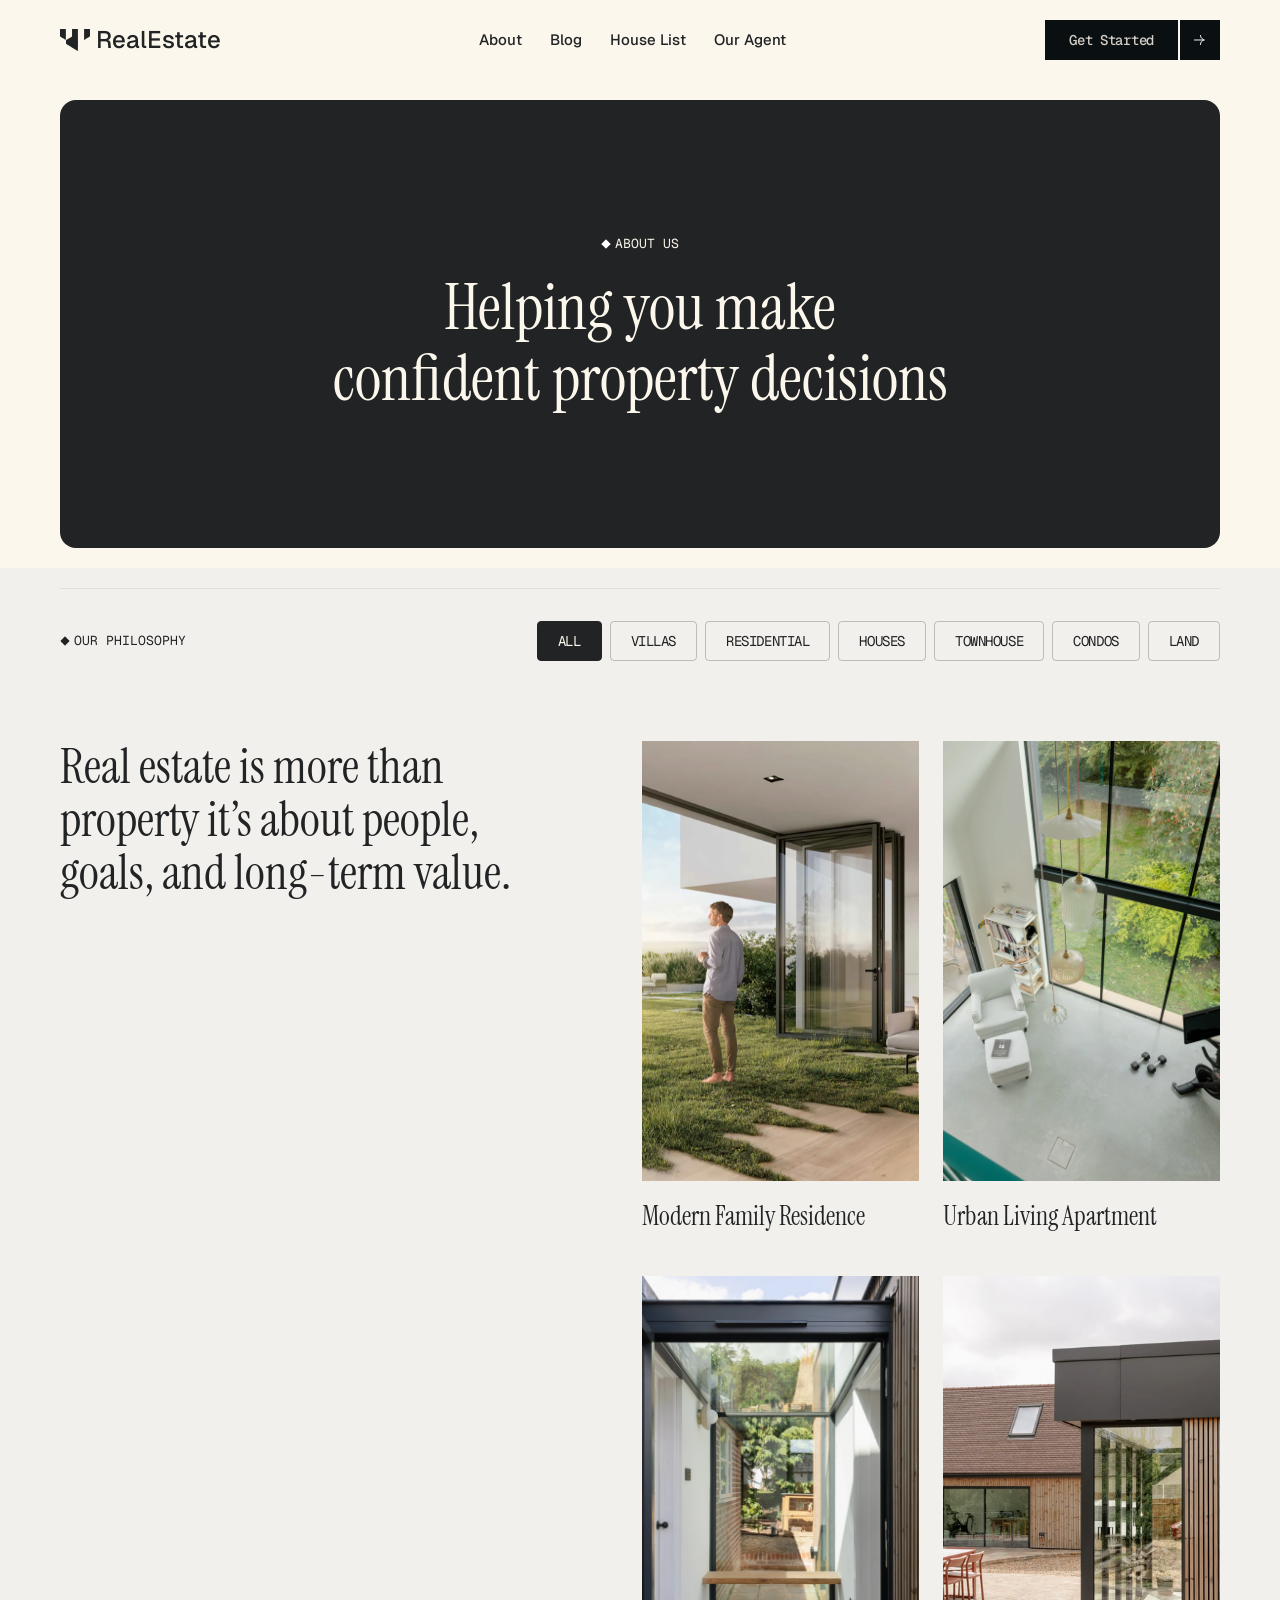
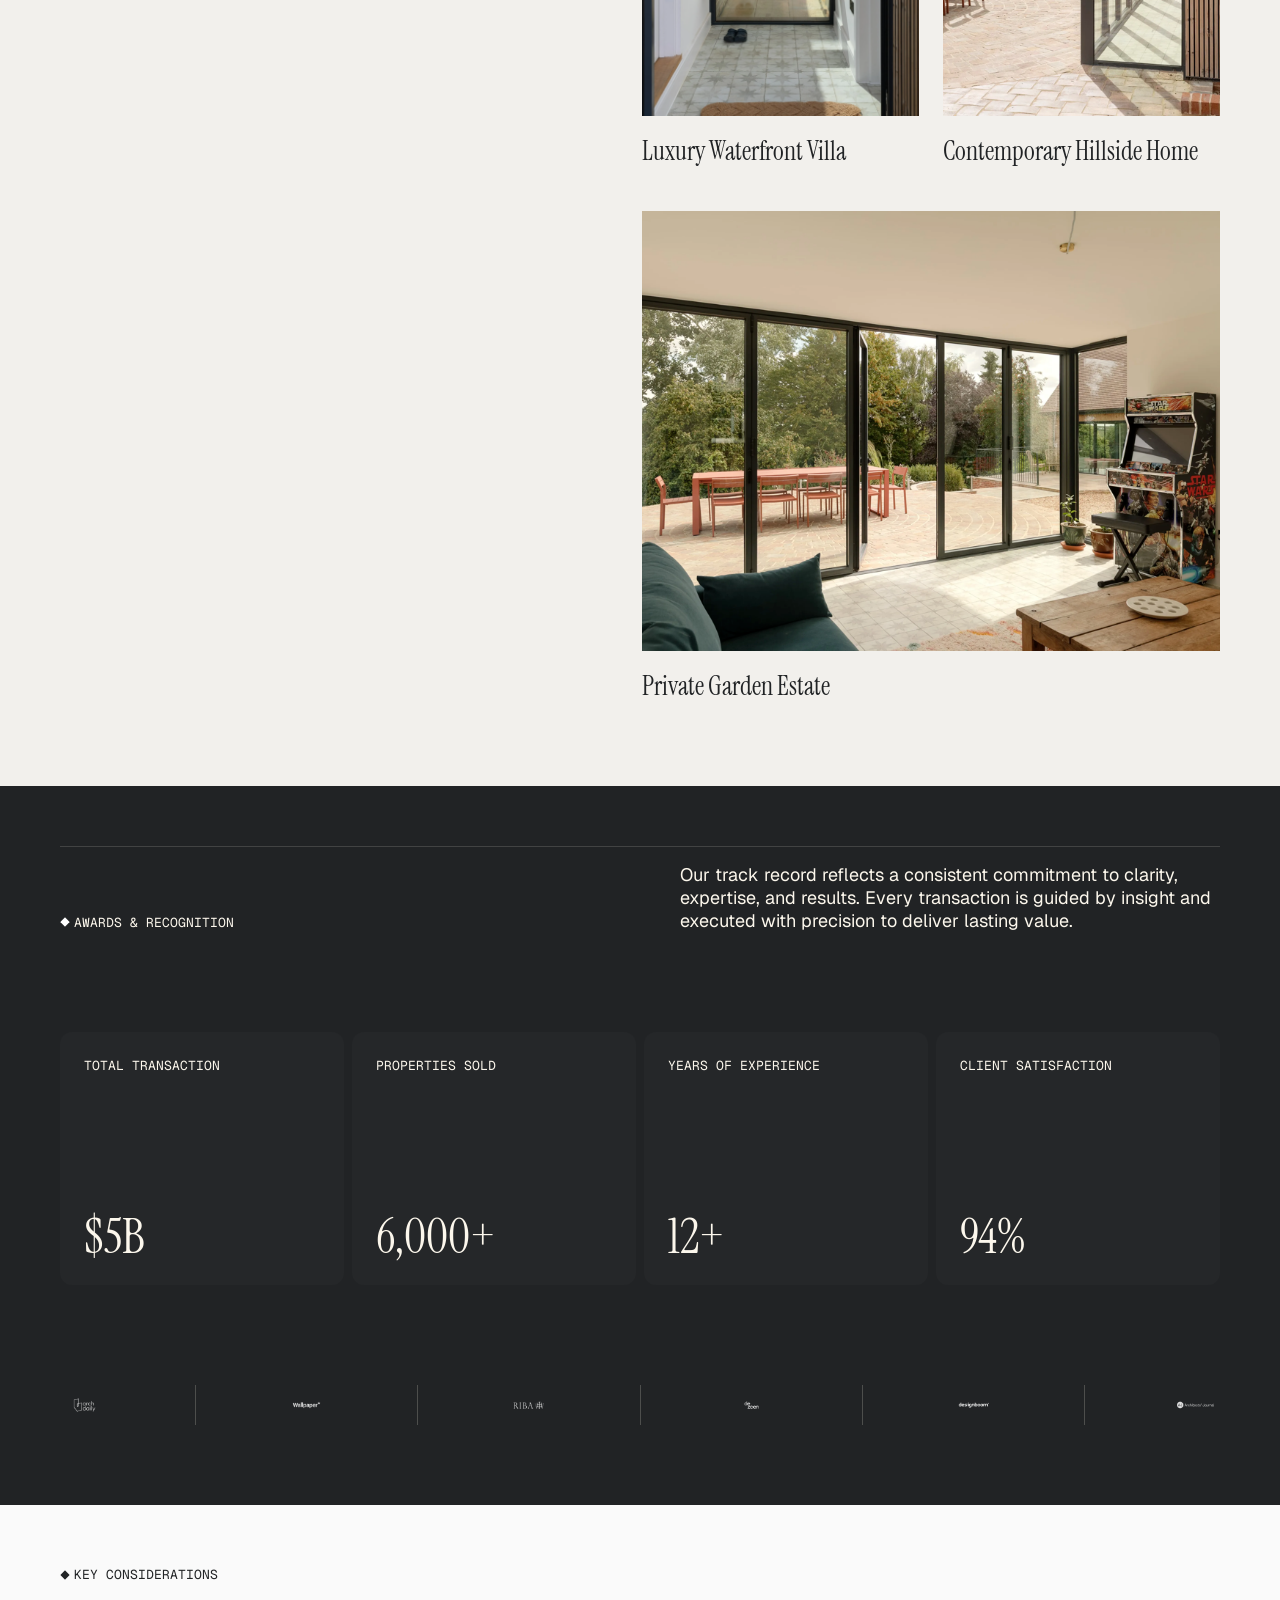
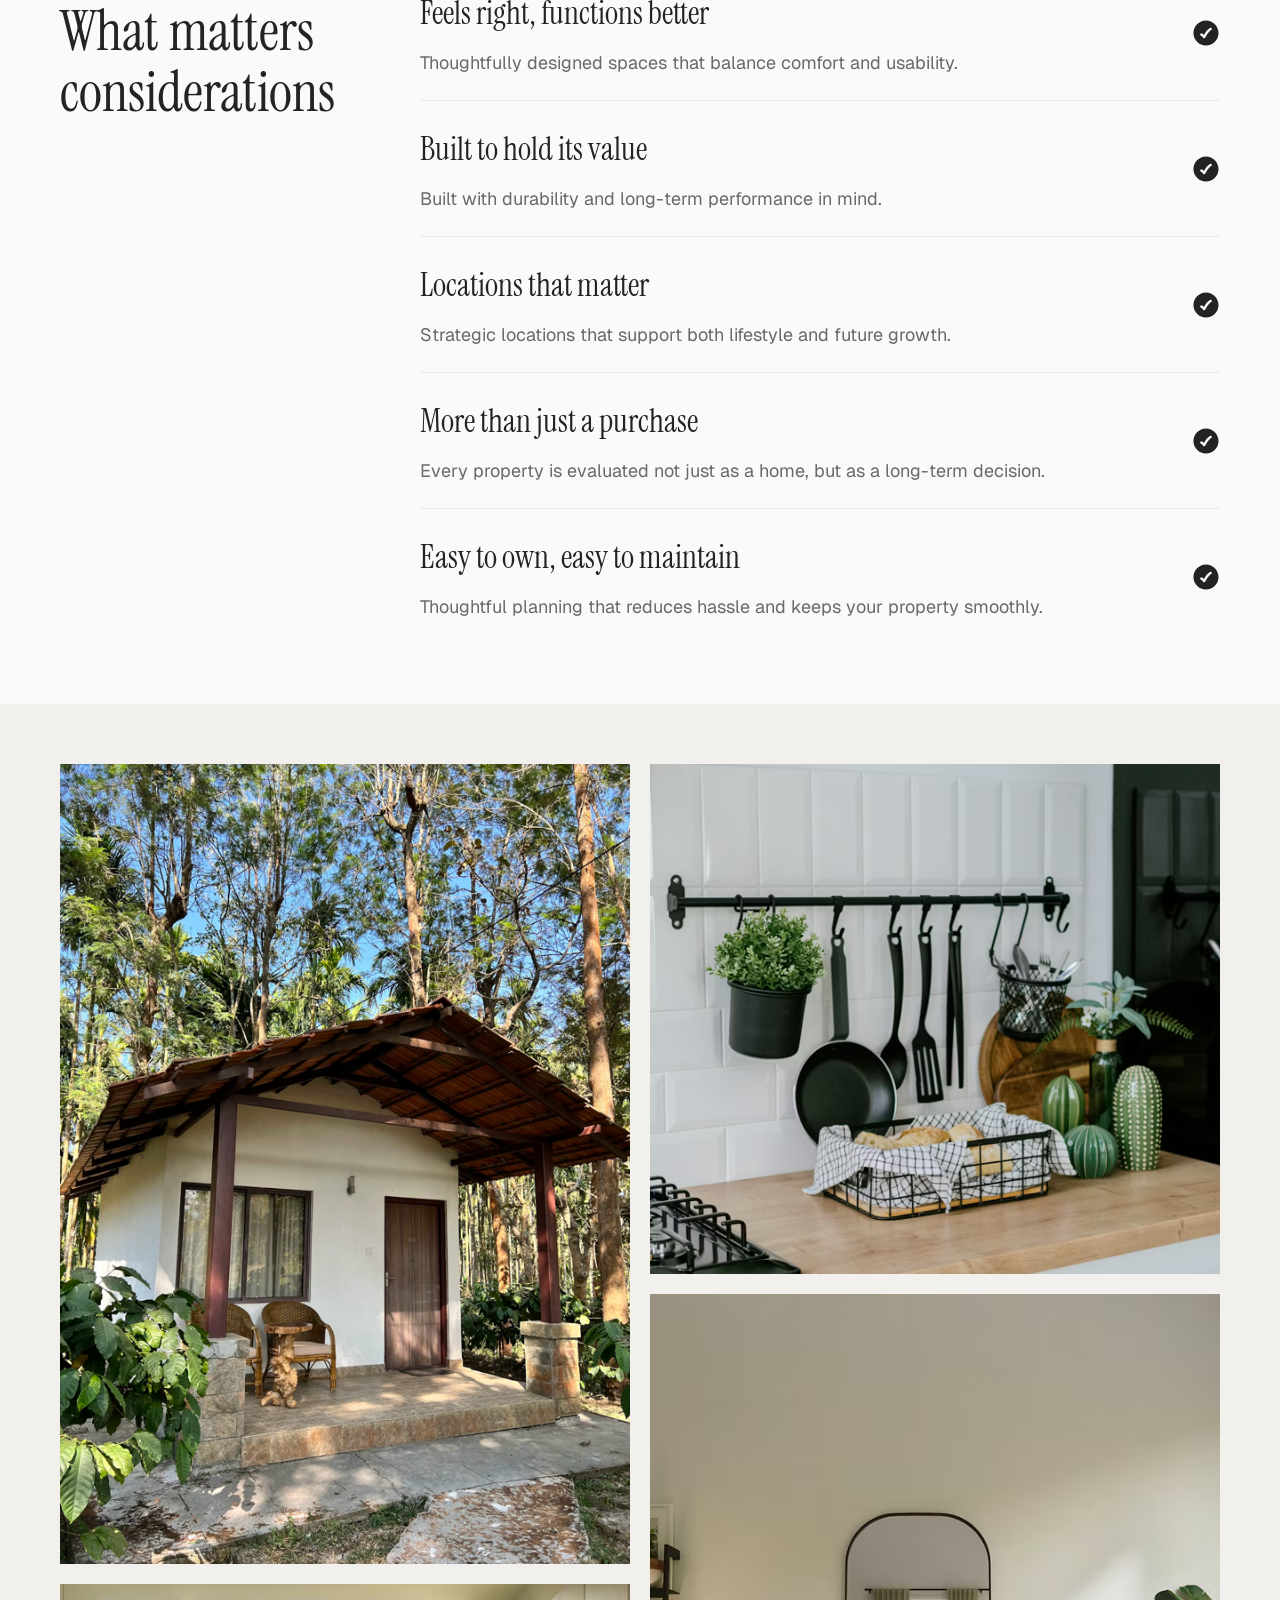
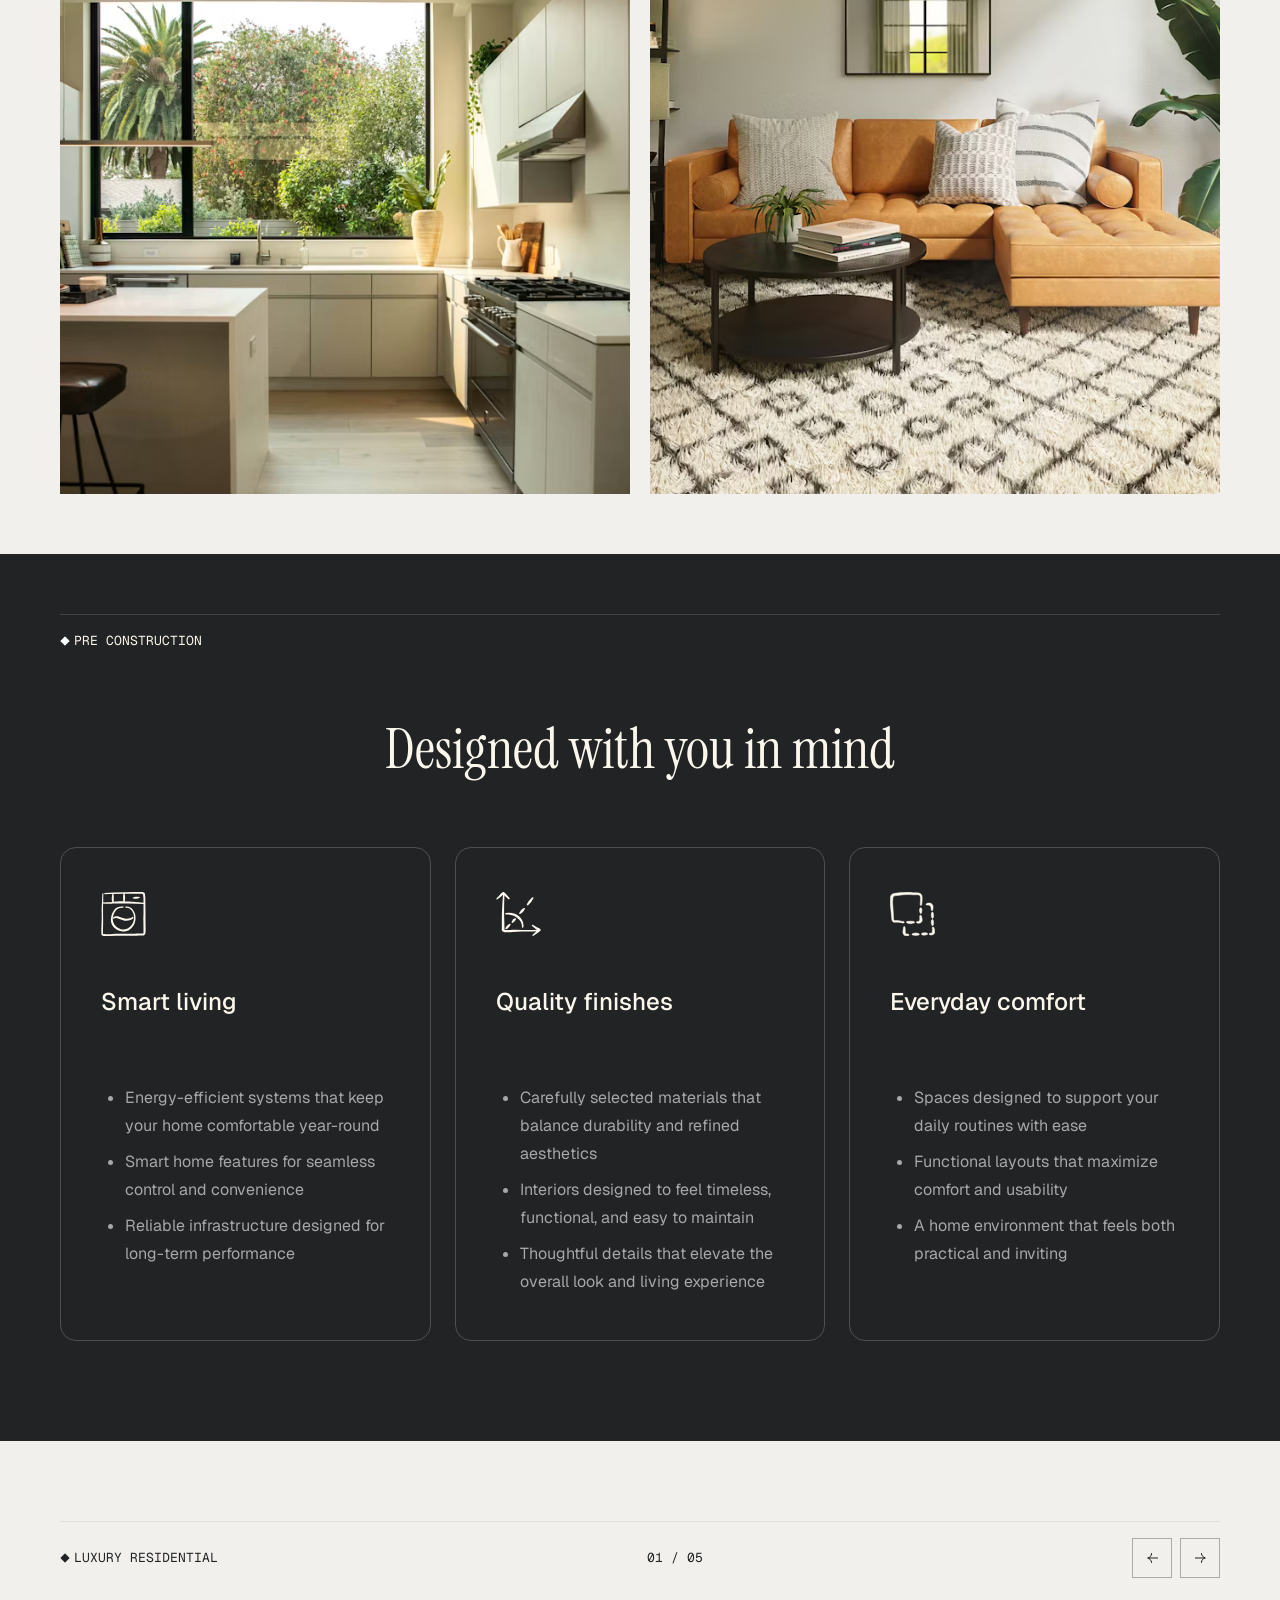
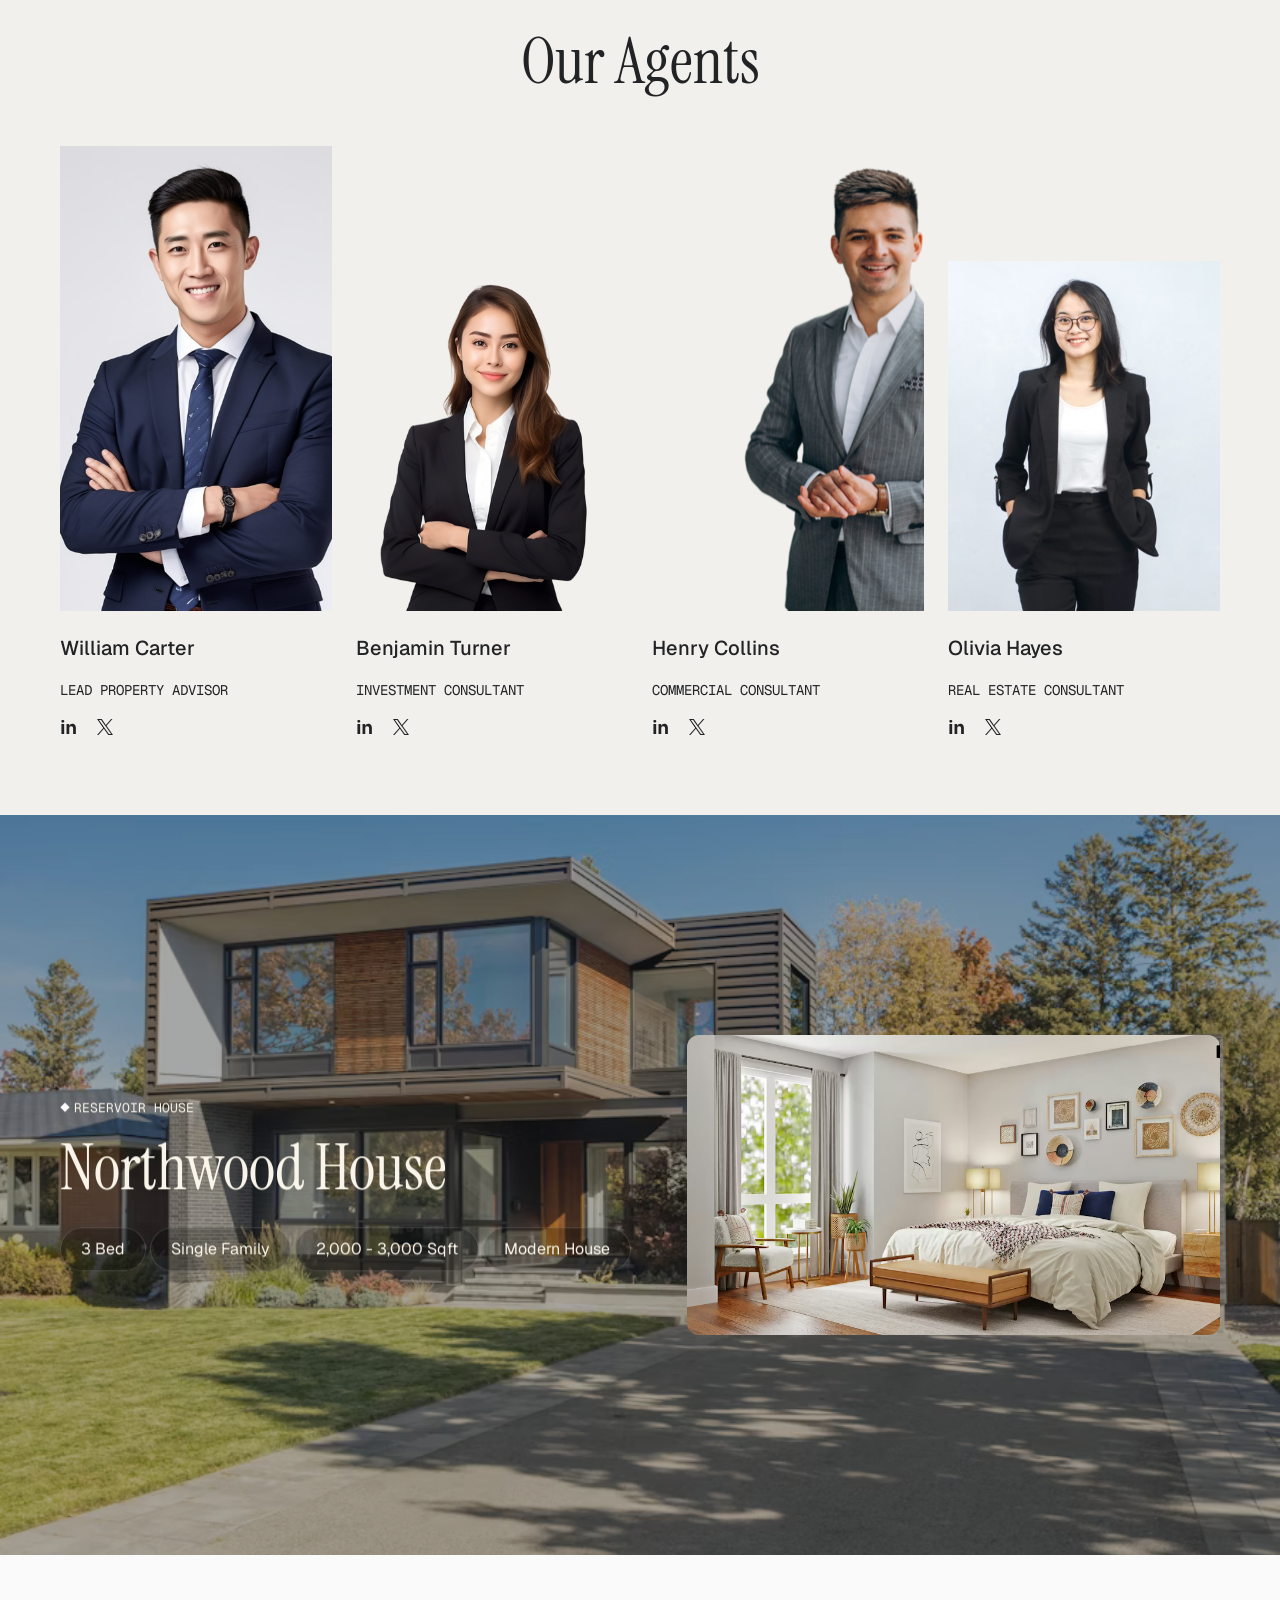
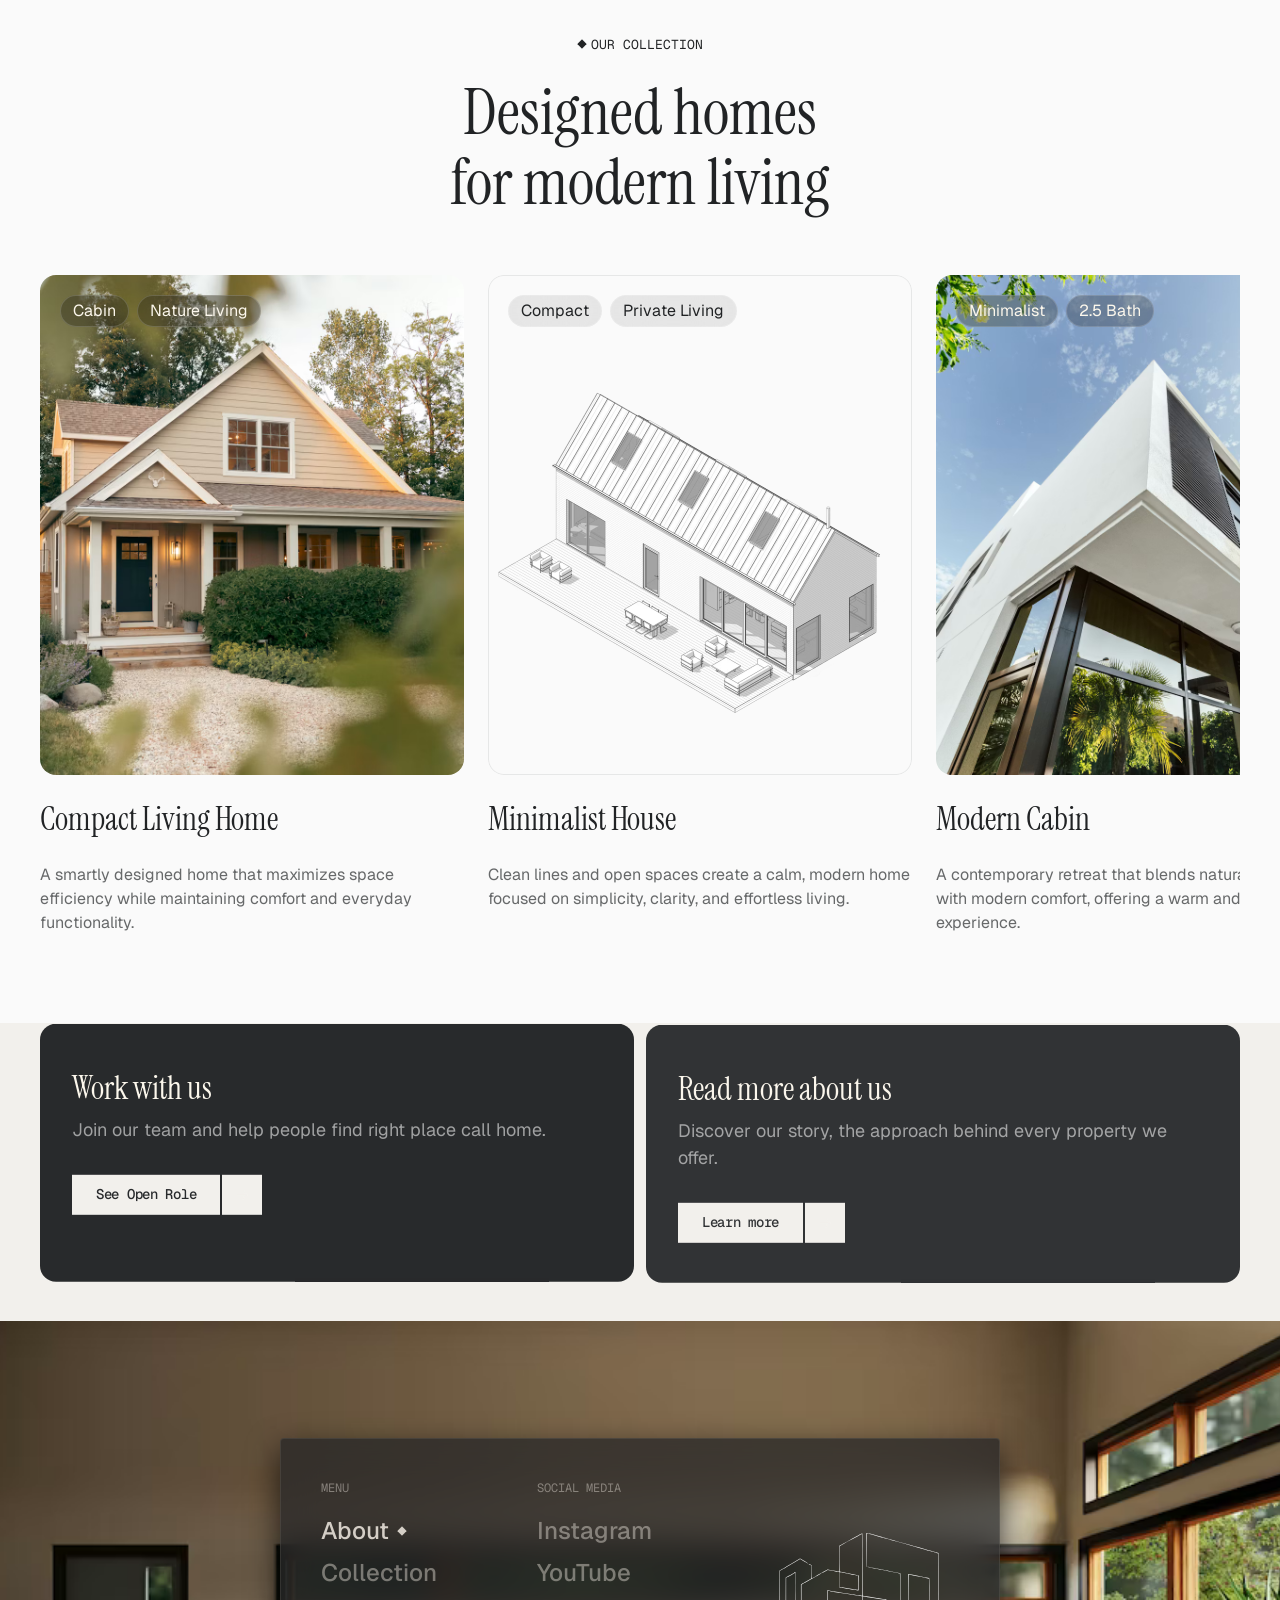
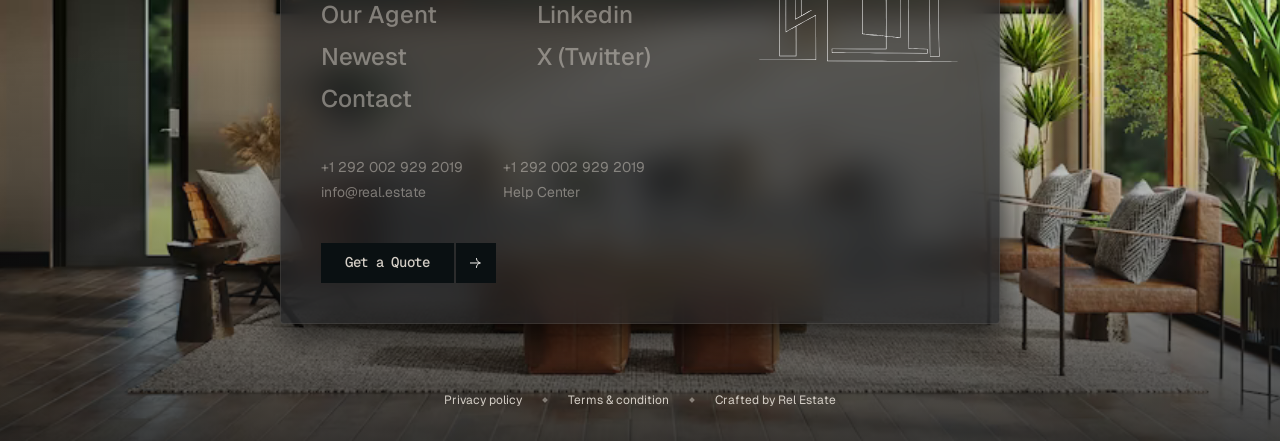
==== commit 6f5f1866: "Update nav links, button hover, scroll-reveal stagger, hidden scrollbars - Replace the placeholder n" ====
--- a/about.html
+++ b/about.html
@@ -33,11 +33,10 @@
 
     <div class="nav__drawer" id="primary-menu">
       <ul class="nav__menu">
-        <li><a href="#" class="nav__item">Housing Solution <img src="assets/images/icons/icon-chevron-down.svg" alt="" class="nav__item-icon" /></a></li>
-        <li><a href="#" class="nav__item">Standart <img src="assets/images/icons/icon-chevron-down.svg" alt="" class="nav__item-icon" /></a></li>
-        <li><a href="#" class="nav__item">How it Works <img src="assets/images/icons/icon-chevron-down.svg" alt="" class="nav__item-icon" /></a></li>
-        <li><a href="#" class="nav__item">Portfolio <img src="assets/images/icons/icon-chevron-down.svg" alt="" class="nav__item-icon" /></a></li>
-        <li><a href="#" class="nav__item">Resources <img src="assets/images/icons/icon-chevron-down.svg" alt="" class="nav__item-icon" /></a></li>
+        <li><a href="about.html" class="nav__item">About</a></li>
+        <li><a href="blog.html" class="nav__item">Blog</a></li>
+        <li><a href="house-list.html" class="nav__item">House List</a></li>
+        <li><a href="our-agent.html" class="nav__item">Our Agent</a></li>
       </ul>
 
       <div class="nav__actions">
--- a/assets/css/style.css
+++ b/assets/css/style.css
@@ -84,6 +84,11 @@
   display: inline-flex;
   align-items: stretch;
   gap: 2px;
+  transition: gap 0.25s ease;
+}
+
+.btn:hover {
+  gap: 8px;
 }
 
 .btn__label {
--- a/assets/css/module-css/our-collection.css
+++ b/assets/css/module-css/our-collection.css
@@ -29,8 +29,13 @@
   display: flex;
   gap: var(--space-xl);
   overflow-x: auto;
-  scrollbar-width: thin;
+  scrollbar-width: none;
+  -ms-overflow-style: none;
   padding-bottom: var(--space-xs);
+}
+
+.collection__cards::-webkit-scrollbar {
+  display: none;
 }
 
 .collection-card {
--- a/assets/css/responsive.css
+++ b/assets/css/responsive.css
@@ -430,6 +430,12 @@
     order: 3;
     width: 100%;
     overflow-x: auto;
+    scrollbar-width: none;
+    -ms-overflow-style: none;
+  }
+
+  .listings-pagination__pages::-webkit-scrollbar {
+    display: none;
   }
 
   .listings-pagination__btn {
@@ -710,8 +716,13 @@
     flex-wrap: nowrap;
     overflow-x: auto;
     padding-bottom: var(--space-2xs);
-    scrollbar-width: thin;
-    width: 100%;
+    scrollbar-width: none;
+    -ms-overflow-style: none;
+    width: 100%;
+  }
+
+  .filter-pills::-webkit-scrollbar {
+    display: none;
   }
 
   .newsletter__ratings {
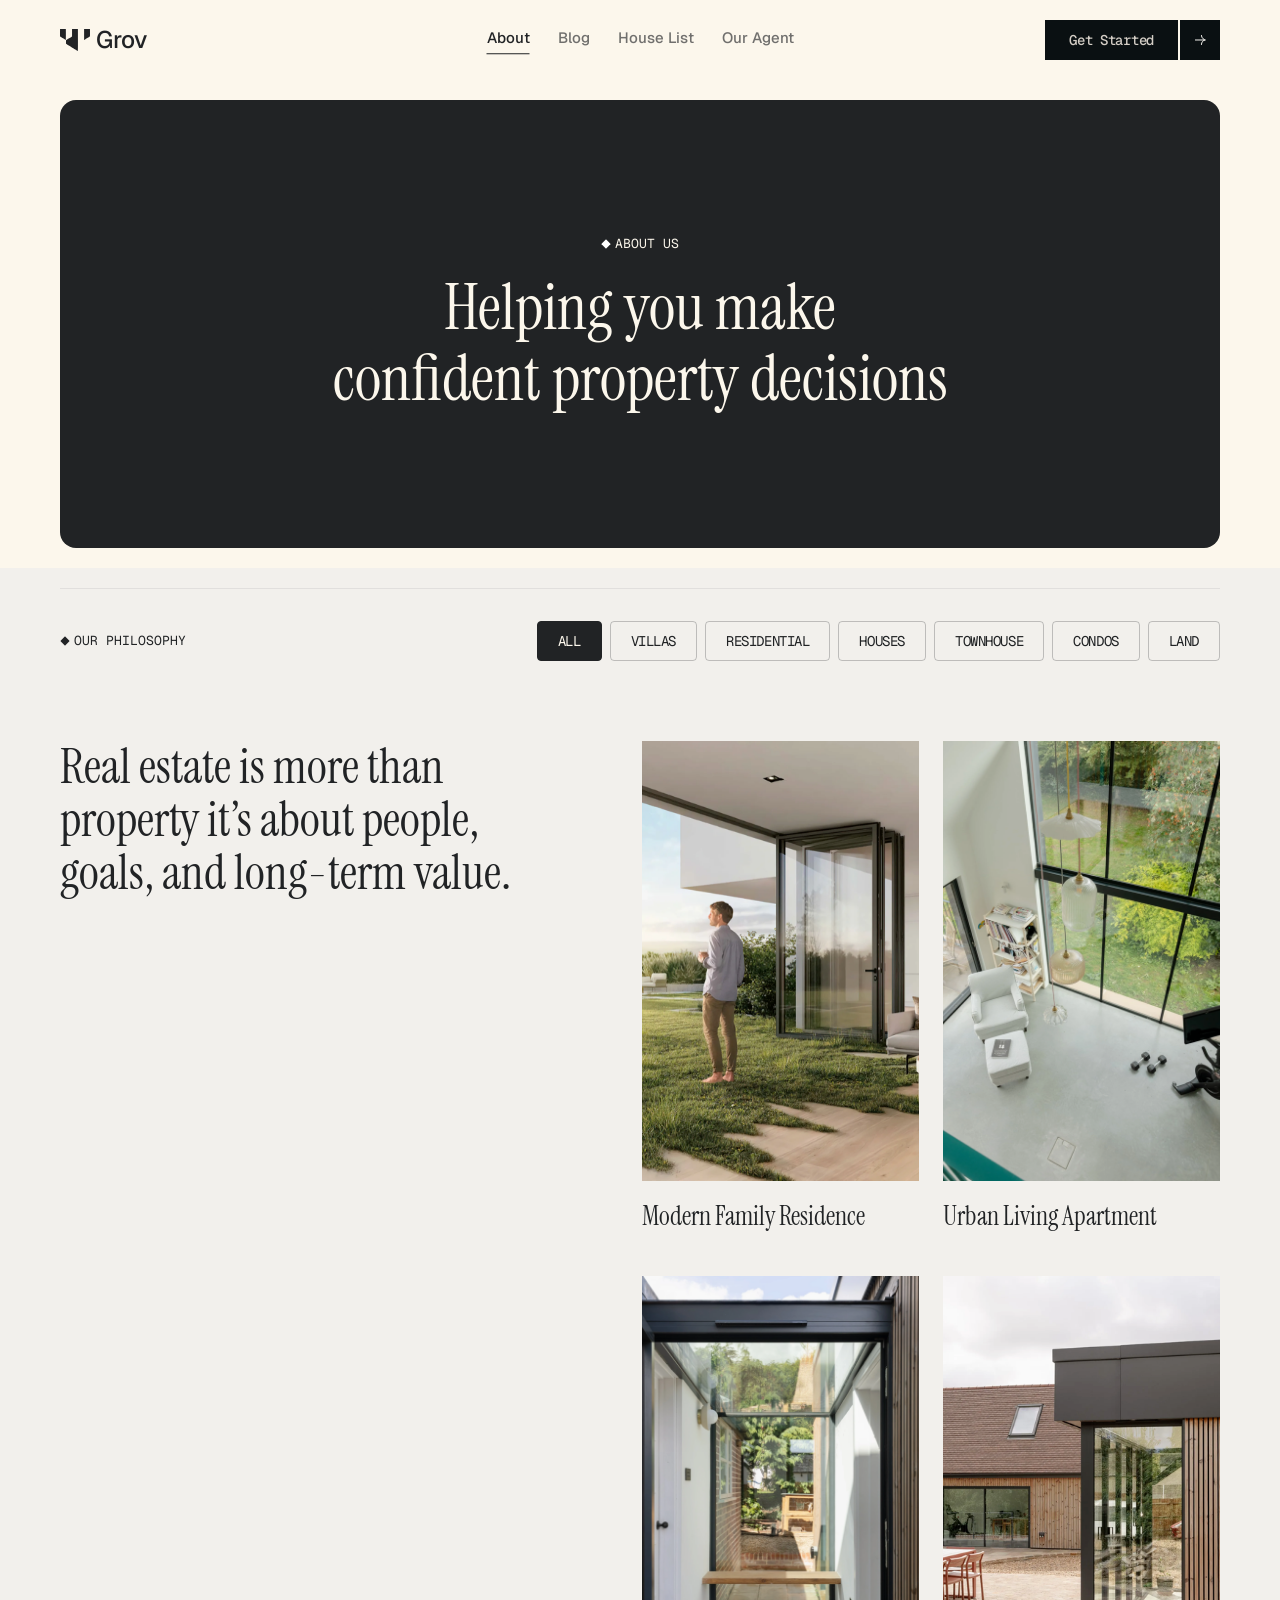
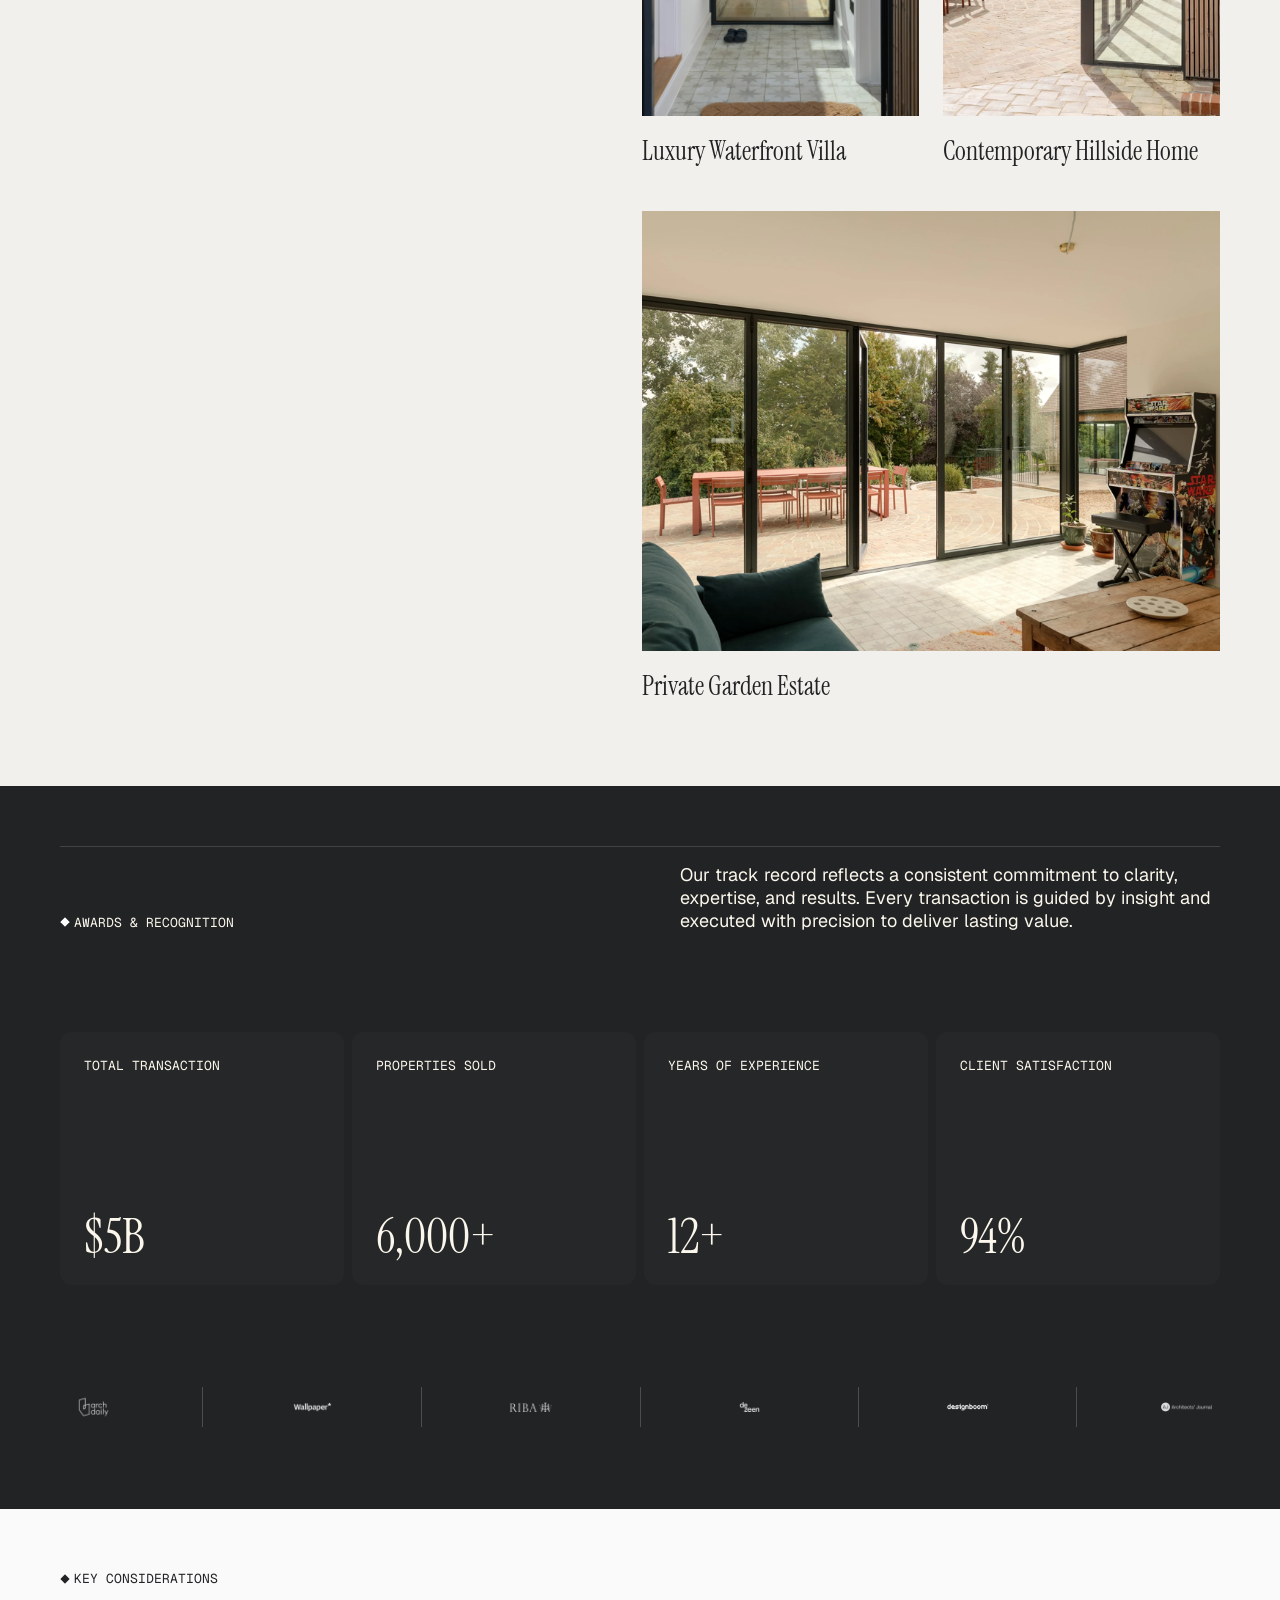
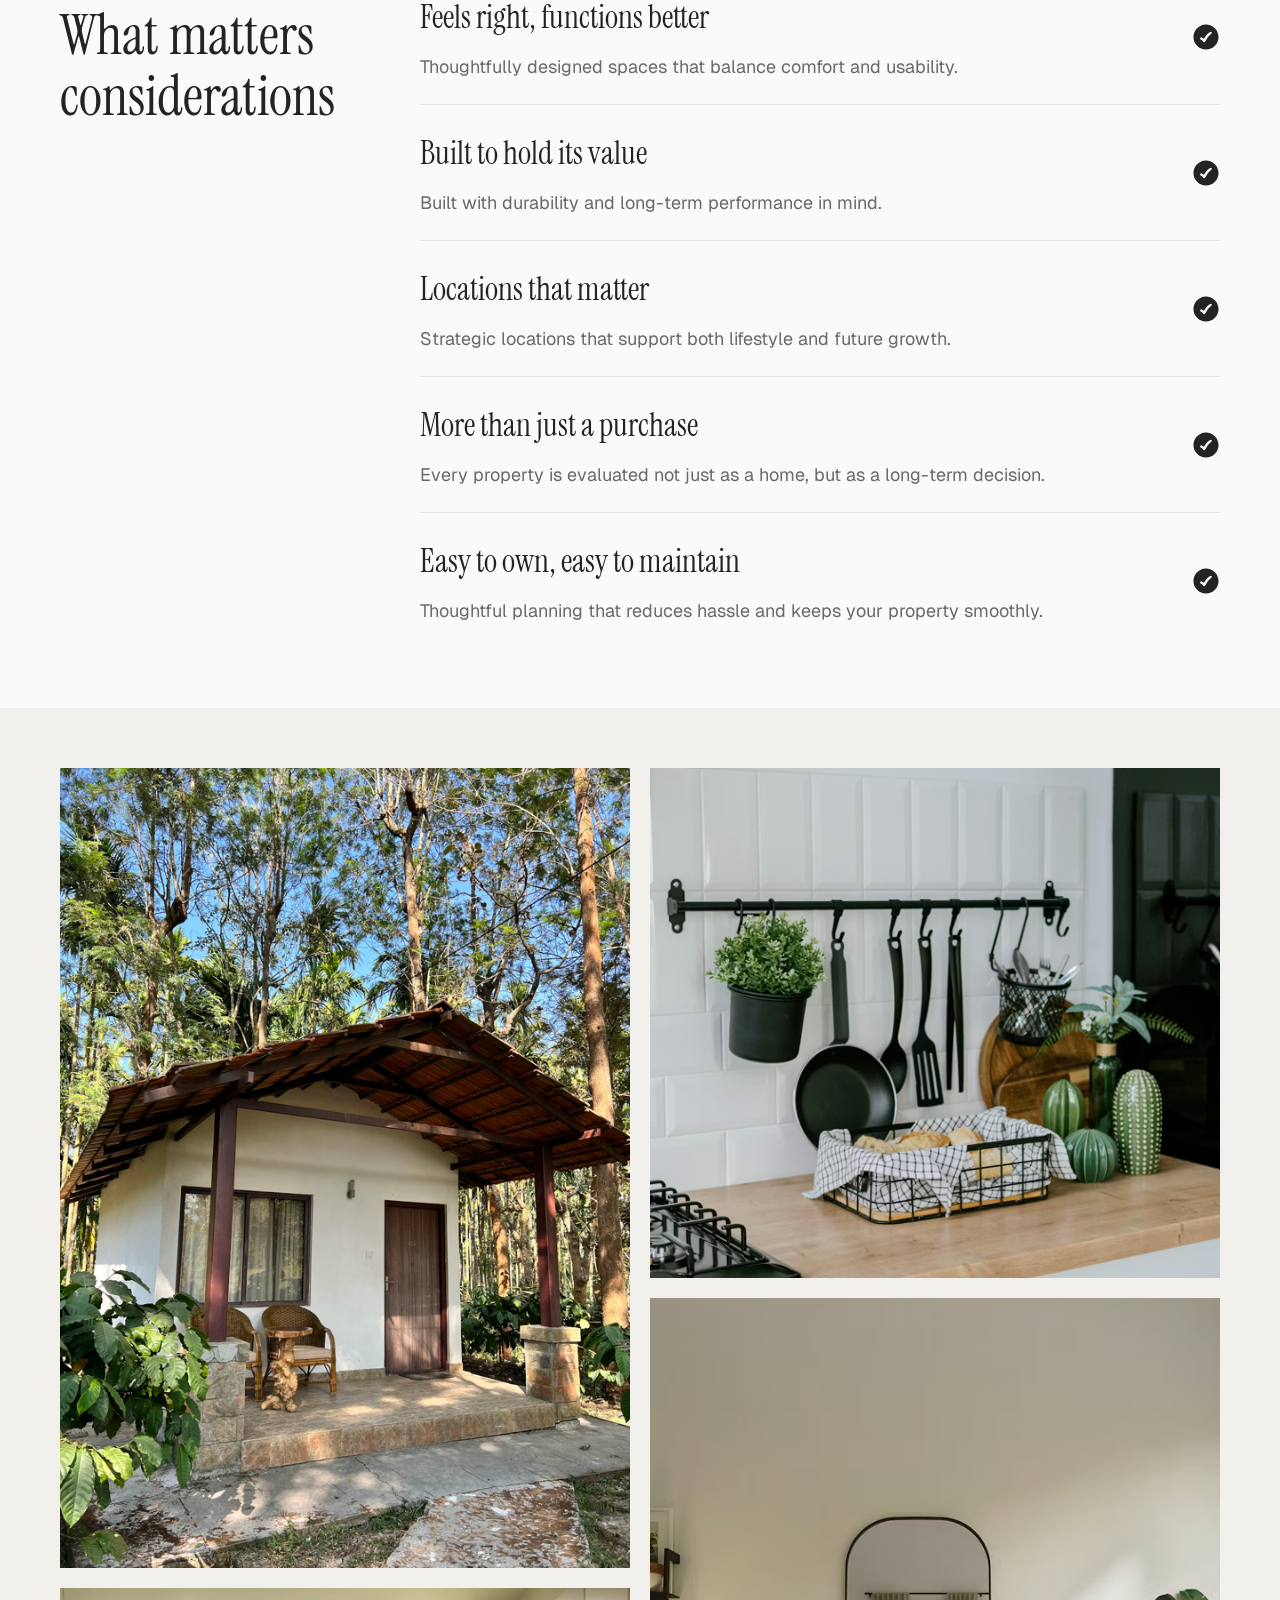
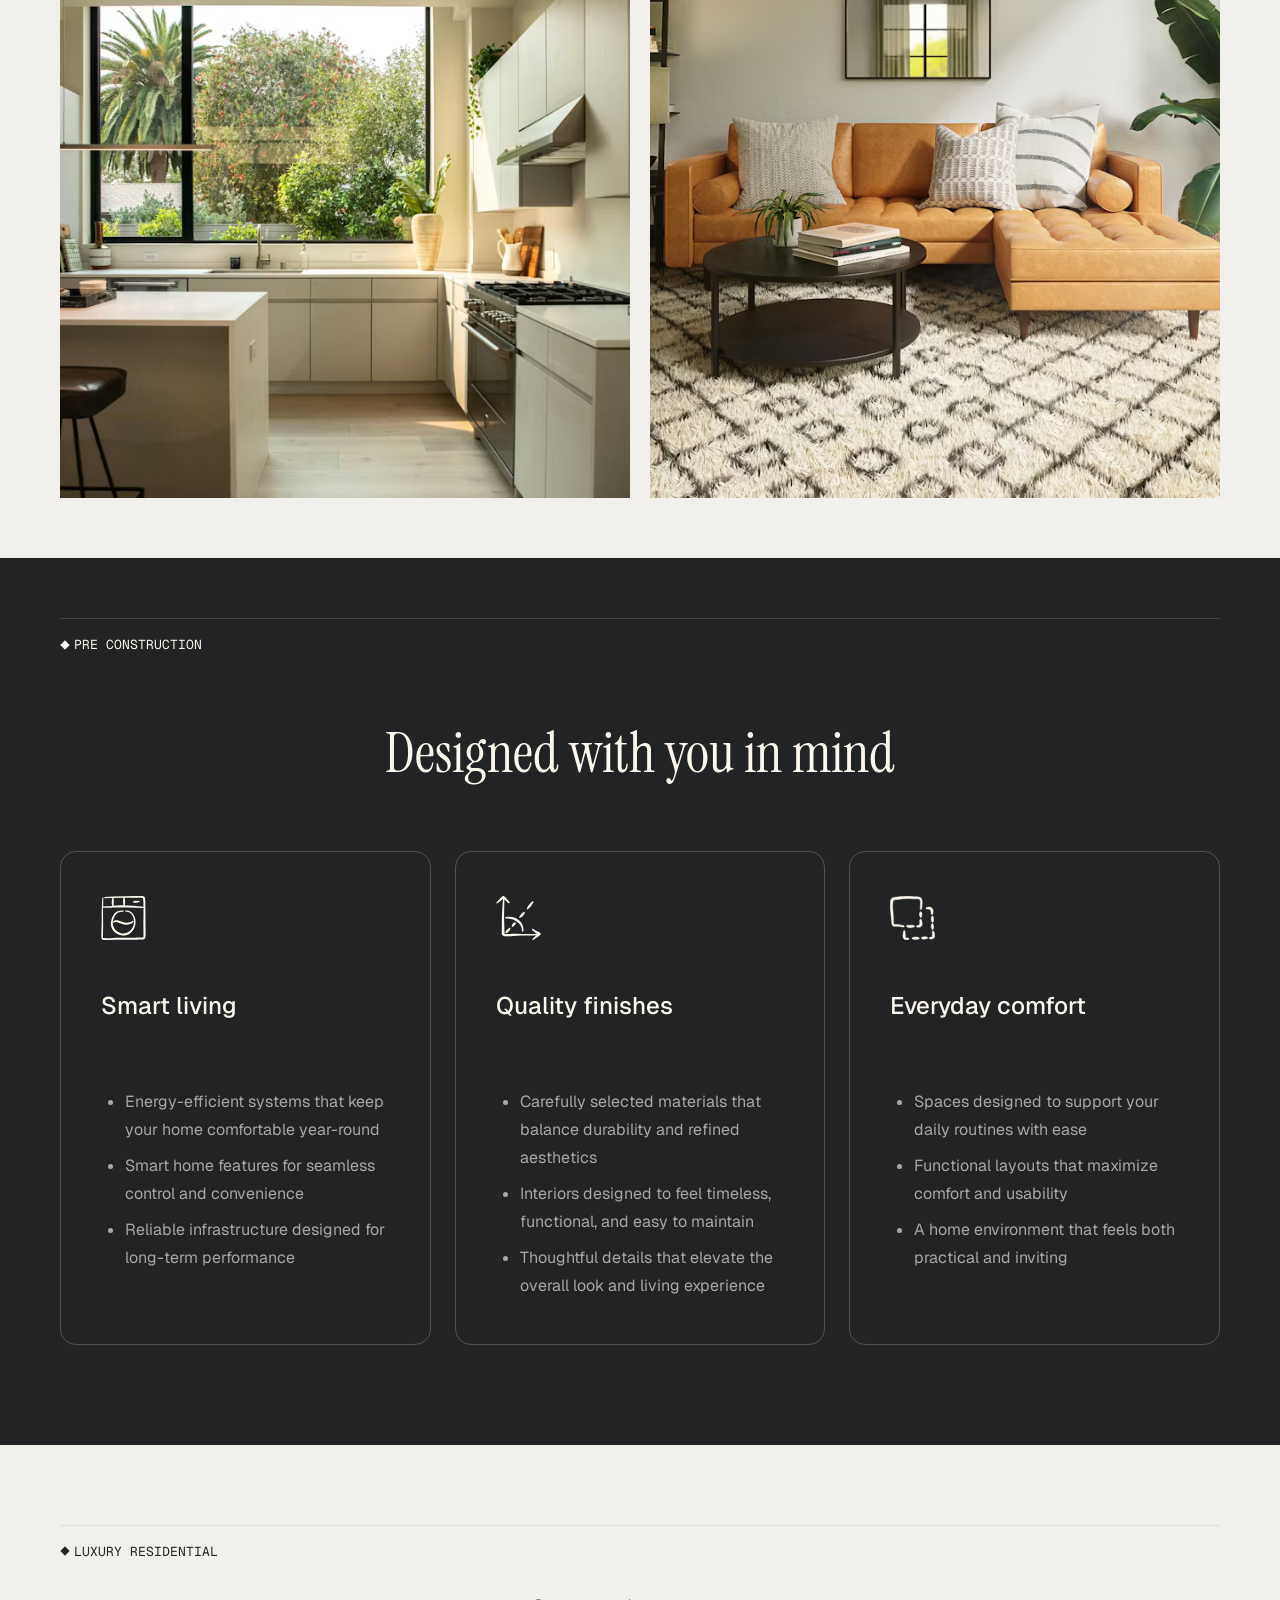
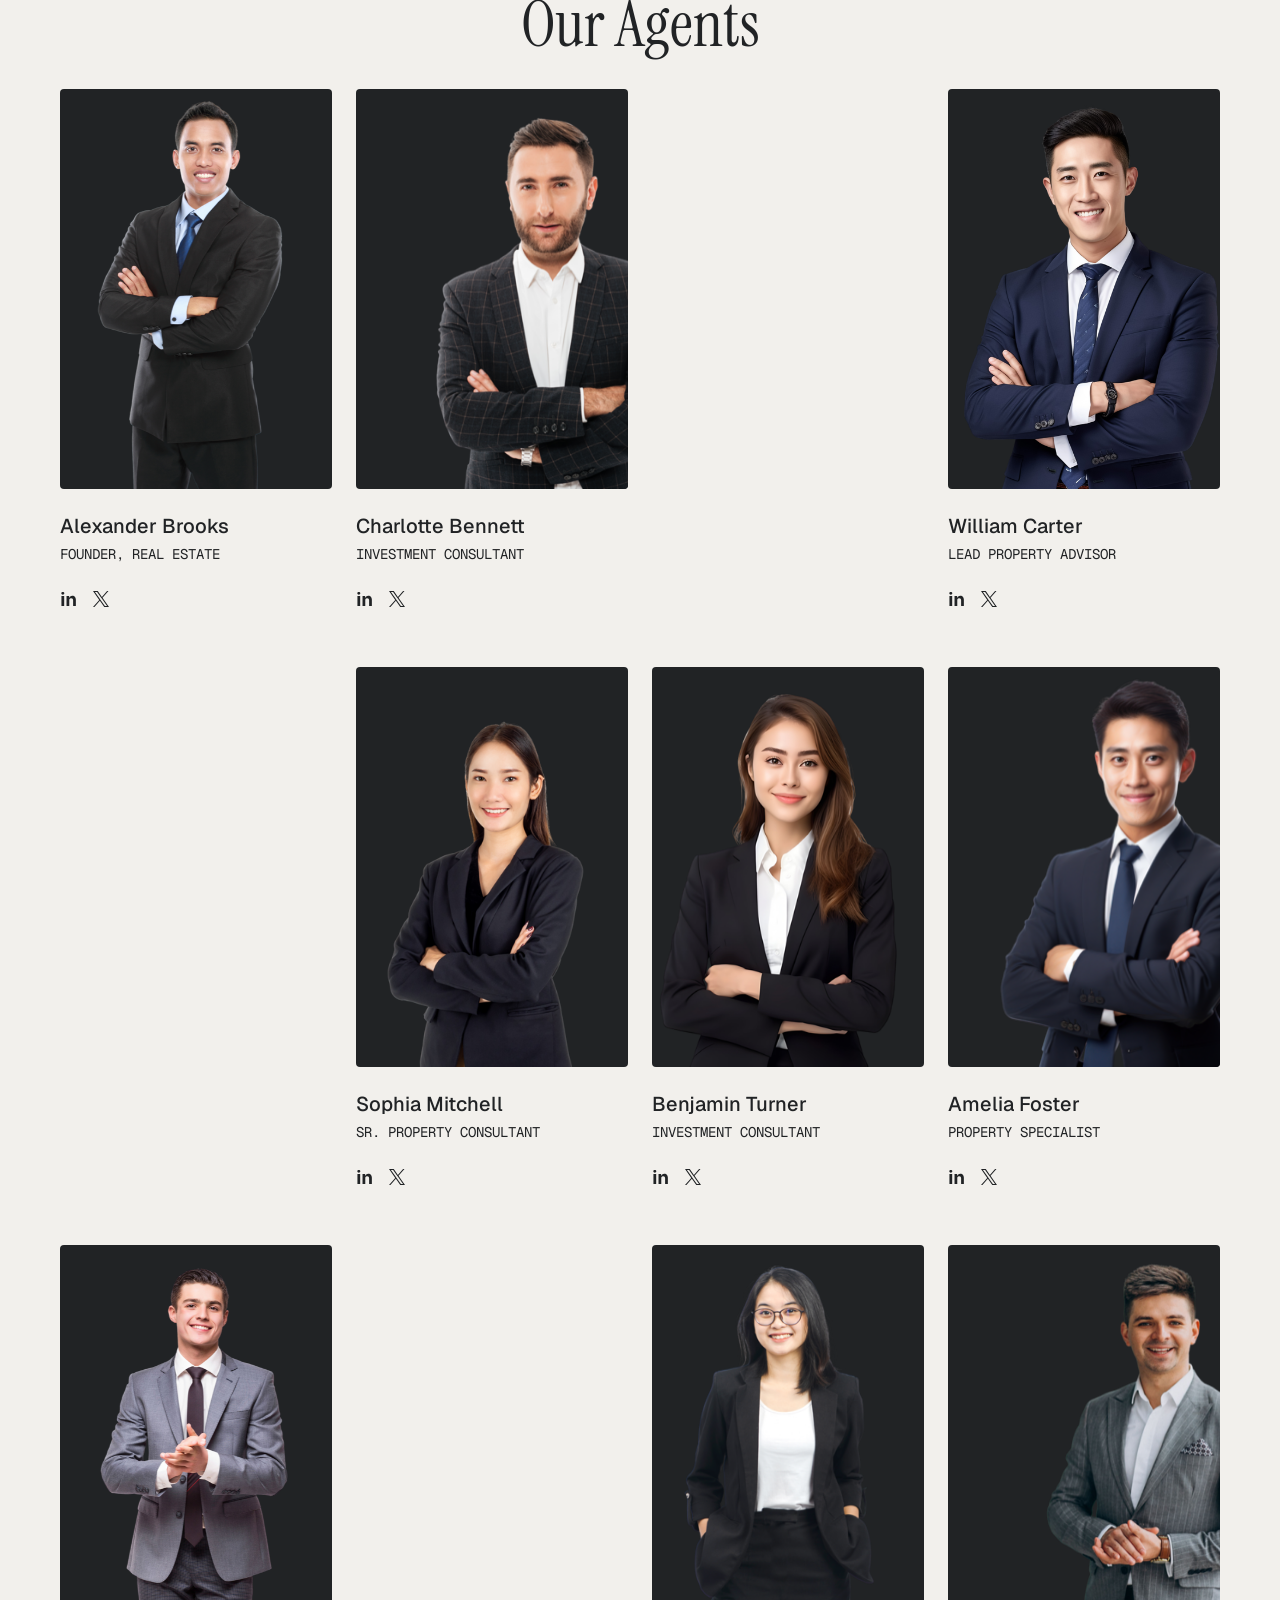
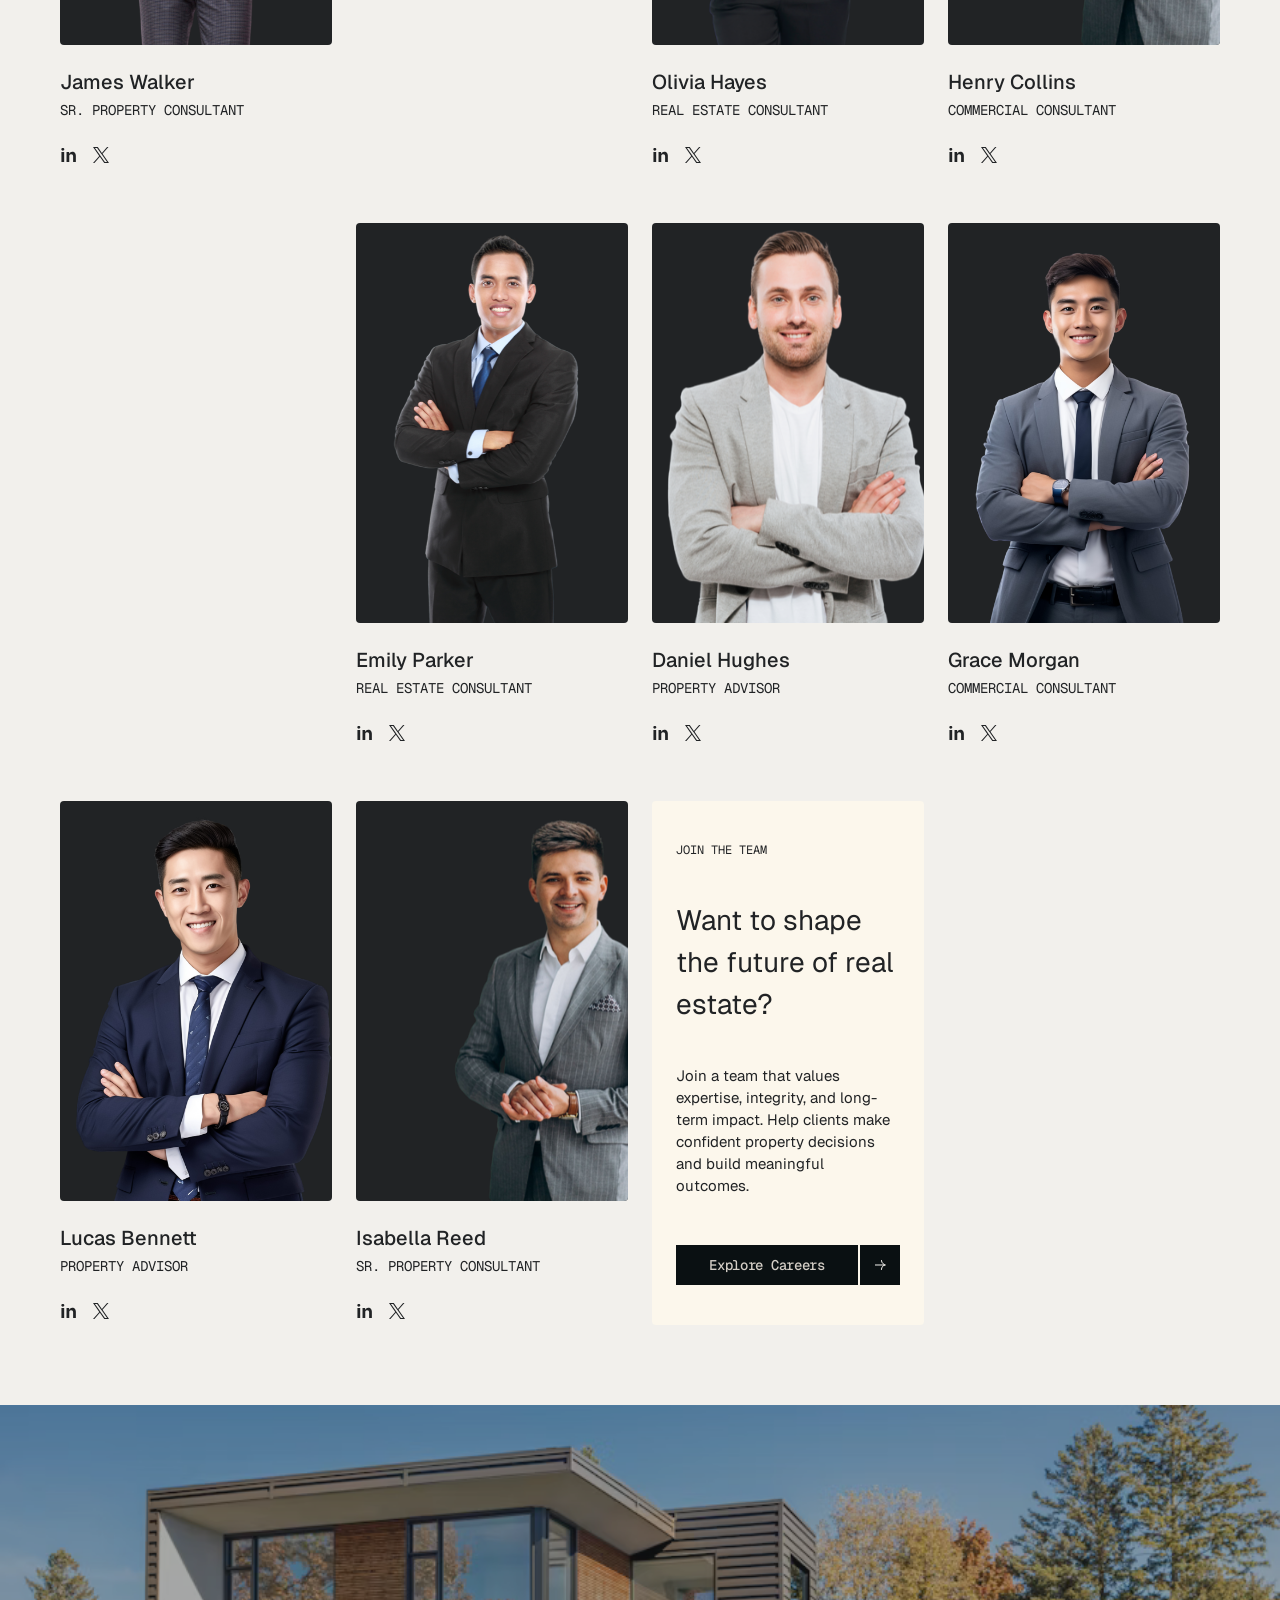
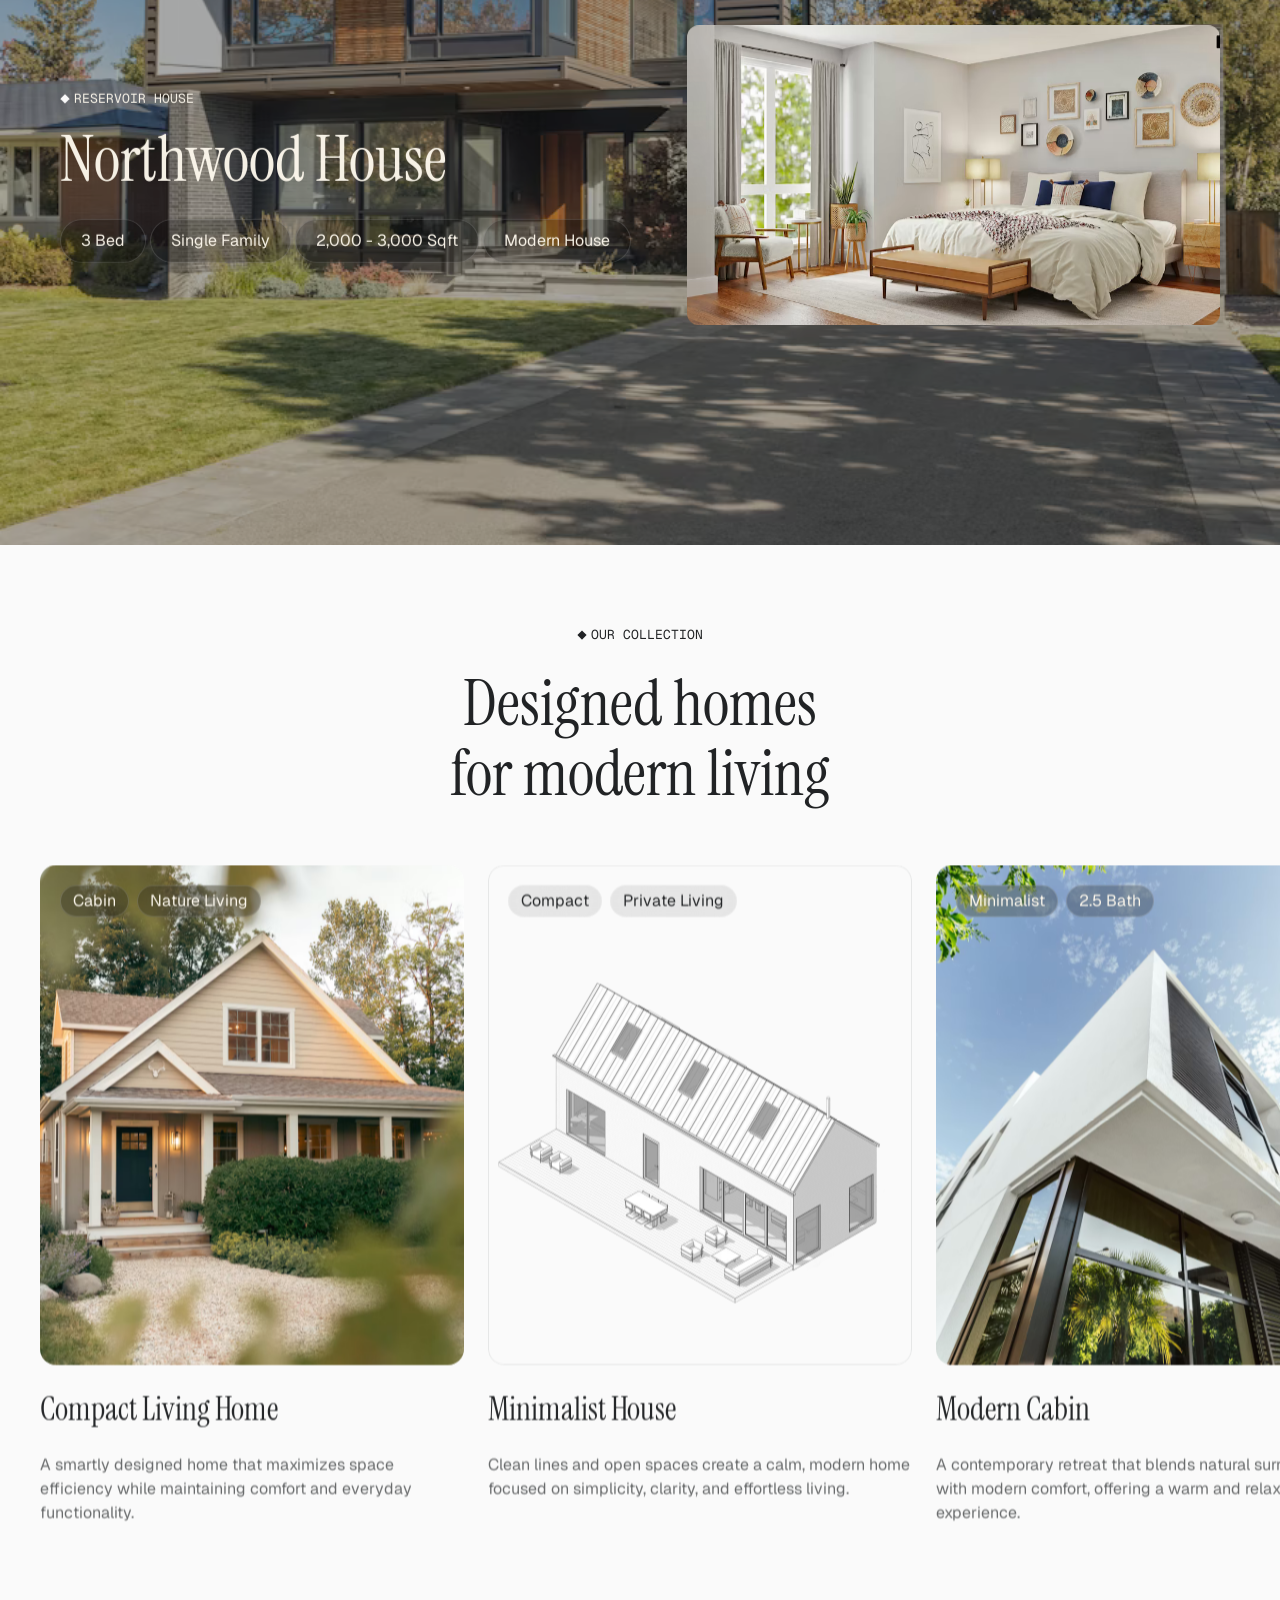
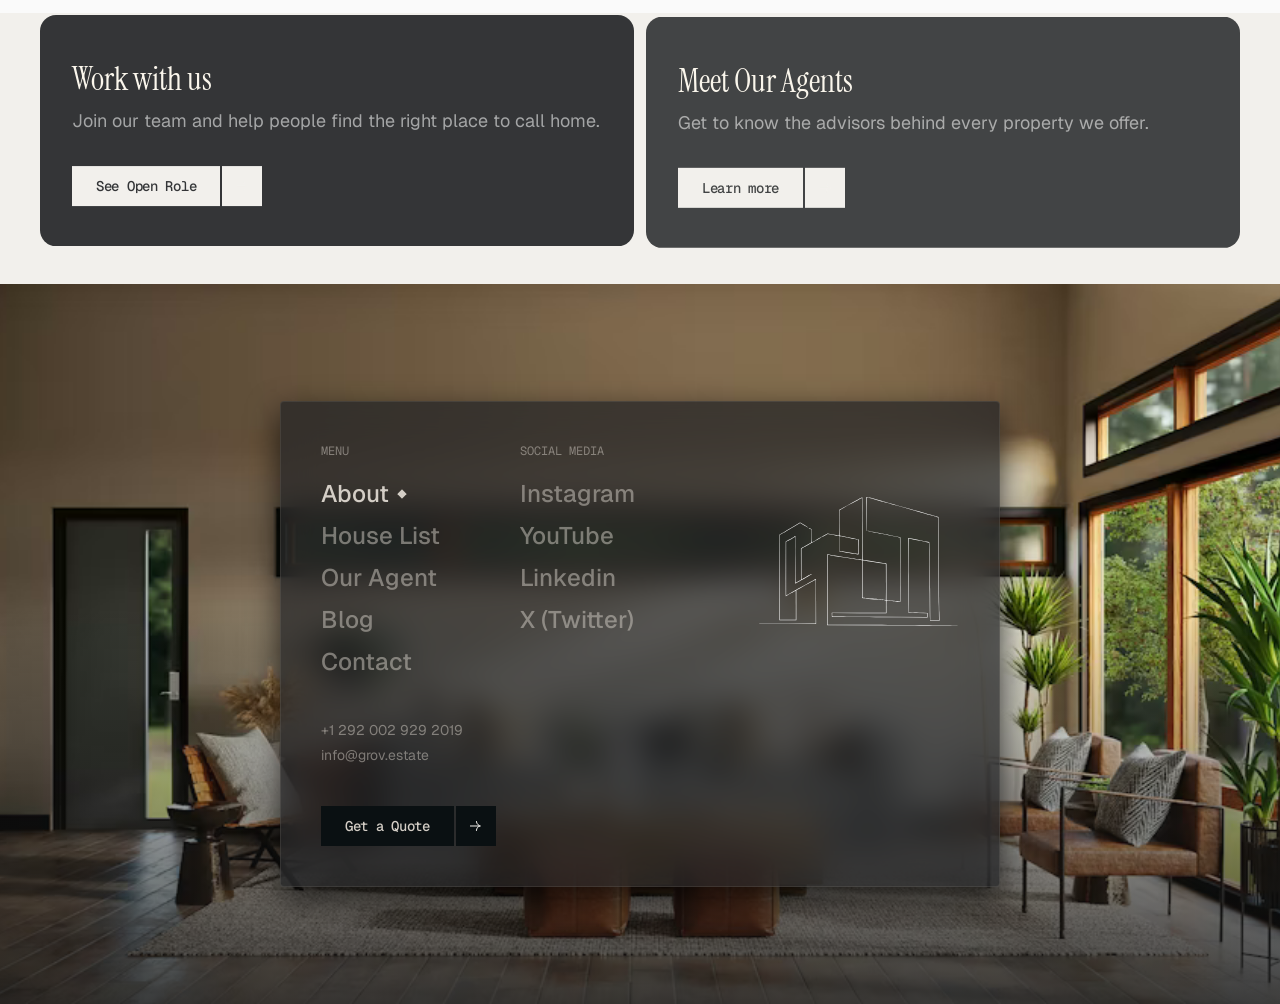
==== commit 002f4328: "Add house/blog detail pages, restyle team/testimonials, fix cache-busting - Add house-detail.html an" ====
--- a/about.html
+++ b/about.html
@@ -3,37 +3,37 @@
 <head>
 <meta charset="UTF-8" />
 <meta name="viewport" content="width=device-width, initial-scale=1.0" />
-<title>About Us — RealEstate</title>
+<title>About Us — Grov</title>
 <meta name="description" content="Helping you make confident property decisions. Learn about our philosophy, track record, agents, and what matters most in every property we offer." />
 <link rel="preconnect" href="https://fonts.googleapis.com" />
 <link rel="preconnect" href="https://fonts.gstatic.com" crossorigin />
 <link href="https://fonts.googleapis.com/css2?family=Instrument+Serif:ital@0;1&family=Geist:wght@400;500&family=Geist+Mono:wght@400;500&display=swap" rel="stylesheet" />
 <link rel="stylesheet" href="assets/css/variables.css" />
-<link rel="stylesheet" href="assets/css/style.css" />
+<link rel="stylesheet" href="assets/css/style.css?v=4" />
 <link rel="stylesheet" href="assets/css/module-css/about-hero.css" />
-<link rel="stylesheet" href="assets/css/module-css/philosophy.css" />
-<link rel="stylesheet" href="assets/css/module-css/awards.css" />
+<link rel="stylesheet" href="assets/css/module-css/philosophy.css?v=2" />
+<link rel="stylesheet" href="assets/css/module-css/awards.css?v=2" />
 <link rel="stylesheet" href="assets/css/module-css/key-considerations.css" />
 <link rel="stylesheet" href="assets/css/module-css/gallery-grid.css" />
 <link rel="stylesheet" href="assets/css/module-css/pre-construction.css" />
-<link rel="stylesheet" href="assets/css/module-css/agents-showcase.css" />
+<link rel="stylesheet" href="assets/css/module-css/team.css" />
 <link rel="stylesheet" href="assets/css/module-css/property-headline.css" />
-<link rel="stylesheet" href="assets/css/module-css/our-collection.css" />
+<link rel="stylesheet" href="assets/css/module-css/our-collection.css?v=2" />
 <link rel="stylesheet" href="assets/css/module-css/cta-cards.css" />
-<link rel="stylesheet" href="assets/css/responsive.css" />
+<link rel="stylesheet" href="assets/css/responsive.css?v=4" />
 </head>
 <body>
 
 <header class="site-header" data-nav-open="false">
   <nav class="nav container" aria-label="Primary">
-    <a href="index.html" class="nav__logo" aria-label="RealEstate home">
+    <a href="index.html" class="nav__logo" aria-label="Grov home">
       <img src="assets/images/icons/logo-mark.svg" alt="" class="nav__logo-mark" />
-      <span class="nav__logo-text">RealEstate</span>
+      <span class="nav__logo-text">Grov</span>
     </a>
 
     <div class="nav__drawer" id="primary-menu">
       <ul class="nav__menu">
-        <li><a href="about.html" class="nav__item">About</a></li>
+        <li><a href="about.html" class="nav__item nav__item--active" aria-current="page">About</a></li>
         <li><a href="blog.html" class="nav__item">Blog</a></li>
         <li><a href="house-list.html" class="nav__item">House List</a></li>
         <li><a href="our-agent.html" class="nav__item">Our Agent</a></li>
@@ -284,82 +284,205 @@
     </div>
   </section>
 
-  <!-- Our Agents -->
-  <section class="agents" aria-label="Our agents" data-reveal>
-    <div class="agents__nav">
-      <div class="agents__divider"></div>
-      <div class="agents__nav-row">
-        <span class="eyebrow">
-          <img src="assets/images/icons/icon-bullet.svg" alt="" class="eyebrow__icon" />
-          LUXURY RESIDENTIAL
-        </span>
-        <span class="agents__counter">01 / 05</span>
-        <div class="agents__controls">
-          <button type="button" class="btn--outline" aria-label="Previous agent">
-            <img src="assets/images/icons/icon-arrow-prev-next.svg" alt="" />
-          </button>
-          <button type="button" class="btn--outline" aria-label="Next agent">
-            <img src="assets/images/icons/icon-arrow-prev-next.svg" alt="" />
-          </button>
-        </div>
-      </div>
-    </div>
-
-    <h2 class="agents__heading">Our Agents</h2>
-
-    <div class="agents__grid">
-      <article class="agent-card agent-card--tall">
-        <div class="agent-card__photo">
-          <img src="assets/images/about/agents/agent-william-carter.png" alt="Portrait of William Carter" />
-        </div>
+  <!-- Team -->
+  <section class="team" data-reveal>
+    <div class="team__nav">
+      <span class="eyebrow eyebrow--upper">
+        <img src="assets/images/icons/icon-bullet.svg" alt="" class="eyebrow__icon" />
+        Luxury Residential
+      </span>
+    </div>
+
+    <h2 class="team__heading">Our Agents</h2>
+
+    <div class="team__grid">
+      <article class="agent-card">
+        <div class="agent-card__photo"><img src="assets/images/agents/agent-1.png" alt="Portrait of Alexander Brooks" /></div>
+        <div class="agent-card__label">
+          <p class="agent-card__name">Alexander Brooks</p>
+          <p class="agent-card__role">FOUNDER, REAL ESTATE</p>
+        </div>
+        <div class="agent-card__socials">
+          <a href="#" aria-label="Alexander Brooks on LinkedIn"><img src="assets/images/icons/icon-social-linkedin.svg" alt="" /></a>
+          <a href="#" aria-label="Alexander Brooks on X"><img src="assets/images/icons/icon-social-x.svg" alt="" /></a>
+        </div>
+      </article>
+
+      <article class="agent-card">
+        <div class="agent-card__photo"><img src="assets/images/agents/agent-2.png" alt="Portrait of Charlotte Bennett" /></div>
+        <div class="agent-card__label">
+          <p class="agent-card__name">Charlotte Bennett</p>
+          <p class="agent-card__role">Investment Consultant</p>
+        </div>
+        <div class="agent-card__socials">
+          <a href="#" aria-label="Charlotte Bennett on LinkedIn"><img src="assets/images/icons/icon-social-linkedin.svg" alt="" /></a>
+          <a href="#" aria-label="Charlotte Bennett on X"><img src="assets/images/icons/icon-social-x.svg" alt="" /></a>
+        </div>
+      </article>
+
+      <div class="agent-card agent-card--placeholder" aria-hidden="true"></div>
+
+      <article class="agent-card">
+        <div class="agent-card__photo"><img src="assets/images/agents/agent-4.png" alt="Portrait of William Carter" /></div>
         <div class="agent-card__label">
           <p class="agent-card__name">William Carter</p>
           <p class="agent-card__role">Lead Property Advisor</p>
-          <div class="agent-card__social">
-            <img src="assets/images/icons/icon-social-linkedin.svg" alt="LinkedIn" />
-            <img src="assets/images/icons/icon-social-x.svg" alt="X (Twitter)" />
-          </div>
-        </div>
-      </article>
-      <article class="agent-card agent-card--short">
-        <div class="agent-card__photo">
-          <img src="assets/images/about/agents/agent-benjamin-turner.png" alt="Portrait of Benjamin Turner" />
-        </div>
+        </div>
+        <div class="agent-card__socials">
+          <a href="#" aria-label="William Carter on LinkedIn"><img src="assets/images/icons/icon-social-linkedin.svg" alt="" /></a>
+          <a href="#" aria-label="William Carter on X"><img src="assets/images/icons/icon-social-x.svg" alt="" /></a>
+        </div>
+      </article>
+
+      <div class="agent-card agent-card--placeholder" aria-hidden="true"></div>
+
+      <article class="agent-card">
+        <div class="agent-card__photo"><img src="assets/images/agents/agent-5.png" alt="Portrait of Sophia Mitchell" /></div>
+        <div class="agent-card__label">
+          <p class="agent-card__name">Sophia Mitchell</p>
+          <p class="agent-card__role">Sr. Property Consultant</p>
+        </div>
+        <div class="agent-card__socials">
+          <a href="#" aria-label="Sophia Mitchell on LinkedIn"><img src="assets/images/icons/icon-social-linkedin.svg" alt="" /></a>
+          <a href="#" aria-label="Sophia Mitchell on X"><img src="assets/images/icons/icon-social-x.svg" alt="" /></a>
+        </div>
+      </article>
+
+      <article class="agent-card">
+        <div class="agent-card__photo"><img src="assets/images/agents/agent-6.png" alt="Portrait of Benjamin Turner" /></div>
         <div class="agent-card__label">
           <p class="agent-card__name">Benjamin Turner</p>
           <p class="agent-card__role">Investment Consultant</p>
-          <div class="agent-card__social">
-            <img src="assets/images/icons/icon-social-linkedin.svg" alt="LinkedIn" />
-            <img src="assets/images/icons/icon-social-x.svg" alt="X (Twitter)" />
-          </div>
-        </div>
-      </article>
-      <article class="agent-card agent-card--tall">
-        <div class="agent-card__photo">
-          <img src="assets/images/about/agents/agent-henry-collins.png" alt="Portrait of Henry Collins" />
-        </div>
+        </div>
+        <div class="agent-card__socials">
+          <a href="#" aria-label="Benjamin Turner on LinkedIn"><img src="assets/images/icons/icon-social-linkedin.svg" alt="" /></a>
+          <a href="#" aria-label="Benjamin Turner on X"><img src="assets/images/icons/icon-social-x.svg" alt="" /></a>
+        </div>
+      </article>
+
+      <article class="agent-card">
+        <div class="agent-card__photo"><img src="assets/images/agents/agent-7.png" alt="Portrait of Amelia Foster" /></div>
+        <div class="agent-card__label">
+          <p class="agent-card__name">Amelia Foster</p>
+          <p class="agent-card__role">Property Specialist</p>
+        </div>
+        <div class="agent-card__socials">
+          <a href="#" aria-label="Amelia Foster on LinkedIn"><img src="assets/images/icons/icon-social-linkedin.svg" alt="" /></a>
+          <a href="#" aria-label="Amelia Foster on X"><img src="assets/images/icons/icon-social-x.svg" alt="" /></a>
+        </div>
+      </article>
+
+      <article class="agent-card">
+        <div class="agent-card__photo"><img src="assets/images/agents/agent-8.png" alt="Portrait of James Walker" /></div>
+        <div class="agent-card__label">
+          <p class="agent-card__name">James Walker</p>
+          <p class="agent-card__role">Sr. Property Consultant</p>
+        </div>
+        <div class="agent-card__socials">
+          <a href="#" aria-label="James Walker on LinkedIn"><img src="assets/images/icons/icon-social-linkedin.svg" alt="" /></a>
+          <a href="#" aria-label="James Walker on X"><img src="assets/images/icons/icon-social-x.svg" alt="" /></a>
+        </div>
+      </article>
+
+      <div class="agent-card agent-card--placeholder" aria-hidden="true"></div>
+
+      <article class="agent-card">
+        <div class="agent-card__photo"><img src="assets/images/agents/agent-9.png" alt="Portrait of Olivia Hayes" /></div>
+        <div class="agent-card__label">
+          <p class="agent-card__name">Olivia Hayes</p>
+          <p class="agent-card__role">Real Estate Consultant</p>
+        </div>
+        <div class="agent-card__socials">
+          <a href="#" aria-label="Olivia Hayes on LinkedIn"><img src="assets/images/icons/icon-social-linkedin.svg" alt="" /></a>
+          <a href="#" aria-label="Olivia Hayes on X"><img src="assets/images/icons/icon-social-x.svg" alt="" /></a>
+        </div>
+      </article>
+
+      <article class="agent-card">
+        <div class="agent-card__photo"><img src="assets/images/agents/agent-10.png" alt="Portrait of Henry Collins" /></div>
         <div class="agent-card__label">
           <p class="agent-card__name">Henry Collins</p>
           <p class="agent-card__role">Commercial Consultant</p>
-          <div class="agent-card__social">
-            <img src="assets/images/icons/icon-social-linkedin.svg" alt="LinkedIn" />
-            <img src="assets/images/icons/icon-social-x.svg" alt="X (Twitter)" />
-          </div>
-        </div>
-      </article>
-      <article class="agent-card agent-card--short">
-        <div class="agent-card__photo">
-          <img src="assets/images/about/agents/agent-olivia-hayes.png" alt="Portrait of Olivia Hayes" />
-        </div>
-        <div class="agent-card__label">
-          <p class="agent-card__name">Olivia Hayes</p>
+        </div>
+        <div class="agent-card__socials">
+          <a href="#" aria-label="Henry Collins on LinkedIn"><img src="assets/images/icons/icon-social-linkedin.svg" alt="" /></a>
+          <a href="#" aria-label="Henry Collins on X"><img src="assets/images/icons/icon-social-x.svg" alt="" /></a>
+        </div>
+      </article>
+
+      <div class="agent-card agent-card--placeholder" aria-hidden="true"></div>
+
+      <article class="agent-card">
+        <div class="agent-card__photo"><img src="assets/images/agents/agent-1.png" alt="Portrait of Emily Parker" /></div>
+        <div class="agent-card__label">
+          <p class="agent-card__name">Emily Parker</p>
           <p class="agent-card__role">Real Estate Consultant</p>
-          <div class="agent-card__social">
-            <img src="assets/images/icons/icon-social-linkedin.svg" alt="LinkedIn" />
-            <img src="assets/images/icons/icon-social-x.svg" alt="X (Twitter)" />
-          </div>
-        </div>
-      </article>
+        </div>
+        <div class="agent-card__socials">
+          <a href="#" aria-label="Emily Parker on LinkedIn"><img src="assets/images/icons/icon-social-linkedin.svg" alt="" /></a>
+          <a href="#" aria-label="Emily Parker on X"><img src="assets/images/icons/icon-social-x.svg" alt="" /></a>
+        </div>
+      </article>
+
+      <article class="agent-card">
+        <div class="agent-card__photo"><img src="assets/images/agents/agent-11.png" alt="Portrait of Daniel Hughes" /></div>
+        <div class="agent-card__label">
+          <p class="agent-card__name">Daniel Hughes</p>
+          <p class="agent-card__role">Property Advisor</p>
+        </div>
+        <div class="agent-card__socials">
+          <a href="#" aria-label="Daniel Hughes on LinkedIn"><img src="assets/images/icons/icon-social-linkedin.svg" alt="" /></a>
+          <a href="#" aria-label="Daniel Hughes on X"><img src="assets/images/icons/icon-social-x.svg" alt="" /></a>
+        </div>
+      </article>
+
+      <article class="agent-card">
+        <div class="agent-card__photo"><img src="assets/images/agents/agent-12.png" alt="Portrait of Grace Morgan" /></div>
+        <div class="agent-card__label">
+          <p class="agent-card__name">Grace Morgan</p>
+          <p class="agent-card__role">Commercial Consultant</p>
+        </div>
+        <div class="agent-card__socials">
+          <a href="#" aria-label="Grace Morgan on LinkedIn"><img src="assets/images/icons/icon-social-linkedin.svg" alt="" /></a>
+          <a href="#" aria-label="Grace Morgan on X"><img src="assets/images/icons/icon-social-x.svg" alt="" /></a>
+        </div>
+      </article>
+
+      <article class="agent-card">
+        <div class="agent-card__photo"><img src="assets/images/agents/agent-4.png" alt="Portrait of Lucas Bennett" /></div>
+        <div class="agent-card__label">
+          <p class="agent-card__name">Lucas Bennett</p>
+          <p class="agent-card__role">Property Advisor</p>
+        </div>
+        <div class="agent-card__socials">
+          <a href="#" aria-label="Lucas Bennett on LinkedIn"><img src="assets/images/icons/icon-social-linkedin.svg" alt="" /></a>
+          <a href="#" aria-label="Lucas Bennett on X"><img src="assets/images/icons/icon-social-x.svg" alt="" /></a>
+        </div>
+      </article>
+
+      <article class="agent-card">
+        <div class="agent-card__photo"><img src="assets/images/agents/agent-10.png" alt="Portrait of Isabella Reed" /></div>
+        <div class="agent-card__label">
+          <p class="agent-card__name">Isabella Reed</p>
+          <p class="agent-card__role">Sr. Property Consultant</p>
+        </div>
+        <div class="agent-card__socials">
+          <a href="#" aria-label="Isabella Reed on LinkedIn"><img src="assets/images/icons/icon-social-linkedin.svg" alt="" /></a>
+          <a href="#" aria-label="Isabella Reed on X"><img src="assets/images/icons/icon-social-x.svg" alt="" /></a>
+        </div>
+      </article>
+
+      <article class="agent-card agent-card--cta">
+        <p class="agent-card__cta-label">JOIN THE TEAM</p>
+        <p class="agent-card__cta-heading">Want to shape the future of real estate?</p>
+        <p class="agent-card__cta-desc">Join a team that values expertise, integrity, and long-term impact. Help clients make confident property decisions and build meaningful outcomes.</p>
+        <a href="mailto:careers@grov.estate" class="btn btn--dark agent-card__cta-btn">
+          <span class="btn__label">Explore Careers</span>
+          <span class="btn__icon"><img src="assets/images/icons/icon-arrow-right.svg" alt="" /></span>
+        </a>
+      </article>
+
+      <div class="agent-card agent-card--placeholder" aria-hidden="true"></div>
     </div>
   </section>
 
@@ -398,7 +521,7 @@
     </div>
 
     <div class="collection__cards">
-      <article class="collection-card">
+      <a href="house-detail.html" class="collection-card">
         <div class="collection-card__photo">
           <img src="assets/images/collections/collection-1.png" alt="Tan cabin-style house with landscaped garden path" />
           <div class="collection-card__tags">
@@ -408,9 +531,9 @@
         </div>
         <h3 class="collection-card__title">Compact Living Home</h3>
         <p class="collection-card__desc">A smartly designed home that maximizes space efficiency while maintaining comfort and everyday functionality.</p>
-      </article>
-
-      <article class="collection-card">
+      </a>
+
+      <a href="house-detail.html" class="collection-card">
         <div class="collection-card__photo">
           <img src="assets/images/collections/collection-2.png" alt="Architectural line illustration of a minimalist house" />
           <div class="collection-card__tags">
@@ -420,9 +543,9 @@
         </div>
         <h3 class="collection-card__title">Minimalist House</h3>
         <p class="collection-card__desc">Clean lines and open spaces create a calm, modern home focused on simplicity, clarity, and effortless living.</p>
-      </article>
-
-      <article class="collection-card">
+      </a>
+
+      <a href="house-detail.html" class="collection-card">
         <div class="collection-card__photo">
           <img src="assets/images/collections/collection-3.png" alt="White modern cabin with palm trees and floor-to-ceiling windows" />
           <div class="collection-card__tags">
@@ -432,9 +555,9 @@
         </div>
         <h3 class="collection-card__title">Modern Cabin</h3>
         <p class="collection-card__desc">A contemporary retreat that blends natural surroundings with modern comfort, offering a warm and relaxing living experience.</p>
-      </article>
-
-      <article class="collection-card">
+      </a>
+
+      <a href="house-detail.html" class="collection-card">
         <div class="collection-card__photo">
           <img src="assets/images/collections/collection-4.png" alt="Secluded modern retreat surrounded by nature" />
           <div class="collection-card__tags">
@@ -444,7 +567,7 @@
         </div>
         <h3 class="collection-card__title">Modern Cabin</h3>
         <p class="collection-card__desc">Designed as a peaceful escape, this home balances privacy, comfort, and modern aesthetics in every detail.</p>
-      </article>
+      </a>
     </div>
   </section>
 
@@ -453,19 +576,19 @@
     <div class="cta-card">
       <div class="cta-card__text">
         <h3 class="cta-card__title">Work with us</h3>
-        <p class="cta-card__desc">Join our team and help people find right place call home.</p>
-      </div>
-      <a href="#" class="btn btn--light">
+        <p class="cta-card__desc">Join our team and help people find the right place to call home.</p>
+      </div>
+      <a href="mailto:careers@grov.estate" class="btn btn--light">
         <span class="btn__label">See Open Role</span>
         <span class="btn__icon"><img src="assets/images/icons/icon-arrow-right.svg" alt="" /></span>
       </a>
     </div>
     <div class="cta-card">
       <div class="cta-card__text">
-        <h3 class="cta-card__title">Read more about us</h3>
-        <p class="cta-card__desc">Discover our story, the approach behind every property we offer.</p>
-      </div>
-      <a href="#" class="btn btn--light">
+        <h3 class="cta-card__title">Meet Our Agents</h3>
+        <p class="cta-card__desc">Get to know the advisors behind every property we offer.</p>
+      </div>
+      <a href="our-agent.html" class="btn btn--light">
         <span class="btn__label">Learn more</span>
         <span class="btn__icon"><img src="assets/images/icons/icon-arrow-right.svg" alt="" /></span>
       </a>
@@ -484,19 +607,19 @@
         <p class="footer-card__col-label">MENU</p>
         <nav class="footer-card__menu" aria-label="Footer">
           <a href="about.html" class="footer-card__link footer-card__link--active">About <img src="assets/images/icons/icon-dropdown-active.svg" alt="" /></a>
-          <a href="#" class="footer-card__link">Collection</a>
-          <a href="#" class="footer-card__link">Our Agent</a>
-          <a href="#" class="footer-card__link">Newest</a>
-          <a href="#" class="footer-card__link">Contact</a>
+          <a href="house-list.html" class="footer-card__link">House List</a>
+          <a href="our-agent.html" class="footer-card__link">Our Agent</a>
+          <a href="blog.html" class="footer-card__link">Blog</a>
+          <a href="mailto:hello@grov.com" class="footer-card__link">Contact</a>
         </nav>
       </div>
       <div>
         <p class="footer-card__col-label">SOCIAL MEDIA</p>
         <nav class="footer-card__menu" aria-label="Social media">
-          <a href="#" class="footer-card__link">Instagram</a>
-          <a href="#" class="footer-card__link">YouTube</a>
-          <a href="#" class="footer-card__link">Linkedin</a>
-          <a href="#" class="footer-card__link">X (Twitter)</a>
+          <a href="https://instagram.com/" class="footer-card__link" target="_blank" rel="noopener">Instagram</a>
+          <a href="https://youtube.com/" class="footer-card__link" target="_blank" rel="noopener">YouTube</a>
+          <a href="https://linkedin.com/" class="footer-card__link" target="_blank" rel="noopener">Linkedin</a>
+          <a href="https://x.com/" class="footer-card__link" target="_blank" rel="noopener">X (Twitter)</a>
         </nav>
       </div>
       <div class="footer-card__illustration">
@@ -506,31 +629,19 @@
 
     <div class="footer-card__contact">
       <div class="footer-card__contact-group">
-        <span>+1 292 002 929 2019</span>
-        <span>info@real.estate</span>
-      </div>
-      <div class="footer-card__contact-group">
-        <span>+1 292 002 929 2019</span>
-        <span>Help Center</span>
-      </div>
-    </div>
-
-    <a href="#" class="btn btn--dark">
+        <a href="tel:+12920029292019">+1 292 002 929 2019</a>
+        <a href="mailto:info@grov.estate">info@grov.estate</a>
+      </div>
+    </div>
+
+    <a href="mailto:hello@grov.com" class="btn btn--dark">
       <span class="btn__label">Get a Quote</span>
       <span class="btn__icon"><img src="assets/images/icons/icon-arrow-right.svg" alt="" /></span>
     </a>
   </div>
-
-  <div class="site-footer__bottom">
-    <span>Privacy policy</span>
-    <img src="assets/images/icons/icon-dot-separator.svg" alt="" class="site-footer__bottom-dot" />
-    <span>Terms &amp; condition</span>
-    <img src="assets/images/icons/icon-dot-separator.svg" alt="" class="site-footer__bottom-dot" />
-    <span>Crafted by Rel Estate</span>
-  </div>
 </footer>
 
 <script src="assets/js/vendor/gsap.min.js"></script>
-<script src="assets/js/main.js"></script>
+<script src="assets/js/main.js?v=4"></script>
 </body>
 </html>
--- a/assets/css/style.css
+++ b/assets/css/style.css
@@ -63,6 +63,10 @@
   white-space: nowrap;
 }
 
+.mobile-break {
+  display: none;
+}
+
 /* ---- Shared eyebrow label ---- */
 .eyebrow {
   display: inline-flex;
@@ -184,6 +188,7 @@
   display: flex;
   align-items: center;
   justify-content: space-between;
+  position: relative;
   height: 80px;
   padding-block: 14px;
 }
@@ -214,6 +219,10 @@
   display: flex;
   align-items: center;
   gap: 28px;
+  position: absolute;
+  left: 50%;
+  top: 50%;
+  transform: translate(-50%, -50%);
 }
 
 .nav__item {
@@ -222,6 +231,35 @@
   gap: 4px;
   font-weight: 500;
   font-size: 15px;
+  color: var(--color-ink-64);
+  position: relative;
+  padding-bottom: 4px;
+  transition: color 0.25s ease;
+}
+
+.nav__item::after {
+  content: "";
+  position: absolute;
+  left: 0;
+  bottom: 0;
+  width: 100%;
+  height: 1px;
+  background-color: var(--color-ink);
+  transform: scaleX(0);
+  transform-origin: left;
+  transition: transform 0.25s ease;
+}
+
+.nav__item:hover {
+  color: var(--color-ink);
+}
+
+.nav__item:hover::after,
+.nav__item--active::after {
+  transform: scaleX(1);
+}
+
+.nav__item--active {
   color: var(--color-ink);
 }
 
@@ -306,7 +344,7 @@
 
 .footer-card__top {
   display: flex;
-  gap: var(--space-8xl);
+  gap: var(--space-7xl);
   flex-wrap: wrap;
 }
 
@@ -327,6 +365,11 @@
   font-weight: 500;
   font-size: var(--fs-h6);
   color: var(--color-taupe-50);
+  transition: color 0.2s ease;
+}
+
+.footer-card__link:hover {
+  color: var(--color-taupe);
 }
 
 .footer-card__link--active {
@@ -366,20 +409,11 @@
   gap: 4px;
 }
 
-.site-footer__bottom {
-  position: absolute;
-  bottom: 32px;
-  left: 50%;
-  transform: translateX(-50%);
-  display: flex;
-  align-items: center;
-  gap: 20px;
-  font-size: 12px;
+.footer-card__contact-group a {
+  transition: color 0.2s ease;
+}
+
+.footer-card__contact-group a:hover {
   color: var(--color-taupe);
 }
 
-.site-footer__bottom-dot {
-  width: 6px;
-  height: 6px;
-}
-
--- a/assets/css/module-css/philosophy.css
+++ b/assets/css/module-css/philosophy.css
@@ -48,12 +48,24 @@
   text-transform: uppercase;
   letter-spacing: -0.03em;
   white-space: nowrap;
+  cursor: pointer;
+  transition: background-color 0.2s ease, border-color 0.2s ease, color 0.2s ease;
+}
+
+.filter-pill:hover {
+  border-color: var(--color-ink);
+  background-color: var(--color-ink-08);
 }
 
 .filter-pill--active {
   background-color: var(--color-ink);
   border-color: var(--color-ink);
   color: var(--color-cream);
+}
+
+.filter-pill--active:hover {
+  background-color: var(--color-ink-80);
+  border-color: var(--color-ink-80);
 }
 
 .philosophy__body {
--- a/assets/css/module-css/awards.css
+++ b/assets/css/module-css/awards.css
@@ -78,7 +78,7 @@
 }
 
 .awards__logo {
-  height: 32px;
+  height: 44px;
   width: auto;
   filter: brightness(0) invert(1);
   opacity: 0.85;
--- a/assets/css/module-css/team.css
+++ b/assets/css/module-css/team.css
@@ -0,0 +1,123 @@
+/* ==========================================================================
+   Team (Our Agents)
+   ========================================================================== */
+.team {
+  background-color: var(--color-warm-gray);
+  padding: var(--space-7xl) var(--container-pad);
+  display: flex;
+  flex-direction: column;
+  gap: var(--space-3xl);
+}
+
+.eyebrow--upper {
+  text-transform: uppercase;
+}
+
+.team__nav {
+  display: flex;
+  align-items: center;
+  justify-content: space-between;
+  gap: var(--space-lg);
+  border-top: 1px solid var(--color-ink-08);
+  padding-top: var(--space-md);
+  flex-wrap: wrap;
+}
+
+.team__heading {
+  font-family: var(--font-serif);
+  font-size: var(--fs-h2);
+  line-height: 48px;
+  text-align: center;
+}
+
+.team__grid {
+  display: grid;
+  grid-template-columns: repeat(4, 1fr);
+  gap: var(--space-xl) var(--space-xl);
+  row-gap: var(--space-6xl);
+}
+
+.agent-card {
+  display: flex;
+  flex-direction: column;
+  gap: var(--space-xl);
+}
+
+.agent-card--placeholder {
+  visibility: hidden;
+}
+
+.agent-card__photo {
+  height: 400px;
+  background-color: var(--color-ink);
+  border-radius: var(--radius-sm);
+  overflow: hidden;
+}
+
+.agent-card__photo img {
+  width: 100%;
+  height: 100%;
+  object-fit: cover;
+}
+
+.agent-card__label {
+  display: flex;
+  flex-direction: column;
+  gap: 2px;
+  line-height: 26px;
+}
+
+.agent-card__name {
+  font-weight: 500;
+  font-size: 20px;
+}
+
+.agent-card__role {
+  font-family: var(--font-mono);
+  font-size: var(--fs-body-sm);
+  text-transform: uppercase;
+}
+
+.agent-card__socials {
+  display: flex;
+  gap: var(--space-md);
+  align-items: center;
+}
+
+.agent-card__socials img {
+  height: 16px;
+  width: auto;
+}
+
+.agent-card--cta {
+  background-color: var(--color-cream);
+  padding: var(--space-3xl) var(--space-xl);
+  justify-content: space-between;
+  border-radius: var(--radius-sm);
+}
+
+.agent-card__cta-label {
+  font-family: var(--font-mono);
+  font-size: var(--fs-mono-sm);
+  margin-bottom: var(--space-md);
+}
+
+.agent-card__cta-heading {
+  font-size: 28px;
+  margin-bottom: var(--space-md);
+}
+
+.agent-card__cta-desc {
+  font-size: 15px;
+  line-height: 22px;
+}
+
+.agent-card__cta-btn {
+  width: 100%;
+  margin-top: var(--space-xl);
+}
+
+.agent-card__cta-btn .btn__label {
+  flex: 1 1 auto;
+}
+
--- a/assets/css/module-css/our-collection.css
+++ b/assets/css/module-css/our-collection.css
@@ -32,6 +32,8 @@
   scrollbar-width: none;
   -ms-overflow-style: none;
   padding-bottom: var(--space-xs);
+  margin-inline: -40px;
+  padding-inline: 40px;
 }
 
 .collection__cards::-webkit-scrollbar {
@@ -43,6 +45,8 @@
   display: flex;
   flex-direction: column;
   gap: var(--space-lg);
+  color: inherit;
+  text-decoration: none;
 }
 
 .collection-card__photo {
@@ -56,6 +60,11 @@
   width: 100%;
   height: 100%;
   object-fit: cover;
+  transition: transform 0.5s ease;
+}
+
+.collection-card:hover .collection-card__photo img {
+  transform: scale(1.06);
 }
 
 .collection-card__tags {
--- a/assets/css/responsive.css
+++ b/assets/css/responsive.css
@@ -33,6 +33,13 @@
     gap: 0;
   }
 
+  .nav__menu {
+    position: static;
+    top: auto;
+    left: auto;
+    transform: none;
+  }
+
   .nav__actions {
     padding-block: var(--space-lg);
   }
@@ -121,7 +128,7 @@
   }
 
   /* ---- Testimonials ---- */
-  .testimonials__body,
+  .testimonials__slide,
   .testimonials__content {
     flex-direction: column;
     gap: var(--space-xl);
@@ -262,11 +269,14 @@
   }
 
   .hero__title {
-    top: 24px;
+    top: 50%;
+    transform: translate(-50%, calc(-100% - 12px));
   }
 
   .hero__cta {
-    bottom: 160px;
+    top: 50%;
+    bottom: auto;
+    transform: translate(-50%, 12px);
   }
 
   .hero__thumb {
@@ -274,10 +284,7 @@
   }
 
   .hero__caption {
-    left: 24px;
-    right: 24px;
-    width: auto;
-    bottom: 24px;
+    display: none;
   }
 
   /* ---- About ---- */
@@ -300,6 +307,11 @@
   }
 
   /* ---- Collection cards ---- */
+  .collection__cards {
+    margin-inline: -20px;
+    padding-inline: 20px;
+  }
+
   .collection-card {
     flex: 0 0 82vw;
   }
@@ -314,6 +326,10 @@
     gap: var(--space-md);
   }
 
+  .testimonials__top .eyebrow {
+    flex-basis: 100%;
+  }
+
   .testimonials__quote {
     font-size: var(--fs-h3);
   }
@@ -336,6 +352,10 @@
   }
 
   /* ---- Insights ---- */
+  .mobile-break {
+    display: inline;
+  }
+
   .insights__cards {
     flex-direction: column;
   }
@@ -368,12 +388,6 @@
     gap: var(--space-xl);
   }
 
-  .site-footer__bottom {
-    flex-wrap: wrap;
-    justify-content: center;
-    text-align: center;
-    width: calc(100% - 32px);
-  }
 
   /* ---- Agent Hero ---- */
   .agent-hero__frame {
@@ -387,6 +401,10 @@
     gap: var(--space-sm);
   }
 
+  .values__item-desc {
+    flex-basis: auto;
+  }
+
   /* ---- Manifesto ---- */
   .manifesto {
     gap: 48px;
@@ -426,9 +444,14 @@
   }
 
   /* ---- Pagination ---- */
+  .listings-pagination {
+    justify-content: center;
+  }
+
   .listings-pagination__pages {
-    order: 3;
-    width: 100%;
+    order: 1;
+    width: 100%;
+    justify-content: center;
     overflow-x: auto;
     scrollbar-width: none;
     -ms-overflow-style: none;
@@ -439,6 +462,7 @@
   }
 
   .listings-pagination__btn {
+    order: 2;
     flex: 1 1 auto;
     justify-content: center;
   }
@@ -493,14 +517,6 @@
 
   .preconstruction__cards {
     flex-direction: column;
-  }
-
-  .agents__grid {
-    flex-wrap: wrap;
-  }
-
-  .agent-card {
-    flex: 1 1 calc(50% - var(--space-xl));
   }
 
   .property-headline__floating {
@@ -538,8 +554,7 @@
     padding: var(--space-xl);
   }
 
-  .philosophy,
-  .agents {
+  .philosophy {
     padding-inline: 0;
   }
 
@@ -554,6 +569,7 @@
 
   .philosophy__row-2col {
     flex-direction: column;
+    align-items: stretch;
   }
 
   .philosophy__photo--single {
@@ -597,16 +613,11 @@
     padding-inline: var(--container-pad);
   }
 
-  .agents {
-    padding-inline: var(--container-pad);
-  }
-
-  .agents__grid {
-    flex-direction: column;
-  }
-
-  .agent-card--tall .agent-card__photo,
-  .agent-card--short .agent-card__photo {
+  .preconstruction__title {
+    text-align: left;
+  }
+
+  .agent-card__photo {
     height: 420px;
   }
 
@@ -634,8 +645,16 @@
    ========================================================================== */
 @media (max-width: 1024px) {
   .blog-hero {
-    flex-direction: column;
     height: auto;
+  }
+
+  .blog-hero__track,
+  .blog-hero__slide {
+    height: auto;
+  }
+
+  .blog-hero__slide {
+    flex-direction: column;
   }
 
   .blog-hero__photo {
@@ -750,19 +769,47 @@
   }
 
   .pagination__pages {
-    order: 3;
+    order: 1;
     width: 100%;
     justify-content: center;
   }
 
-  .footer-card--compact {
-    min-width: 0;
-    width: calc(100vw - 32px);
-  }
-
-  .site-footer__key {
-    flex-direction: column;
-    align-items: flex-start;
-    gap: var(--space-sm);
-  }
+  .pagination__nav {
+    order: 2;
+  }
+
 }
+
+/* ==========================================================================
+   Detail pages (Blog / House) — Tablet (max-width: 1024px)
+   ========================================================================== */
+@media (max-width: 1024px) {
+  .property-overview {
+    grid-template-columns: 1fr;
+  }
+
+  .property-overview__actions {
+    flex-direction: row;
+  }
+
+  .article-hero__photo {
+    height: 400px;
+  }
+}
+
+/* ==========================================================================
+   Detail pages (Blog / House) — Mobile (max-width: 768px)
+   ========================================================================== */
+@media (max-width: 768px) {
+  .property-overview__actions {
+    flex-direction: column;
+  }
+
+  .article-hero__photo {
+    height: 280px;
+  }
+
+  .article-header__meta {
+    flex-wrap: wrap;
+  }
+}
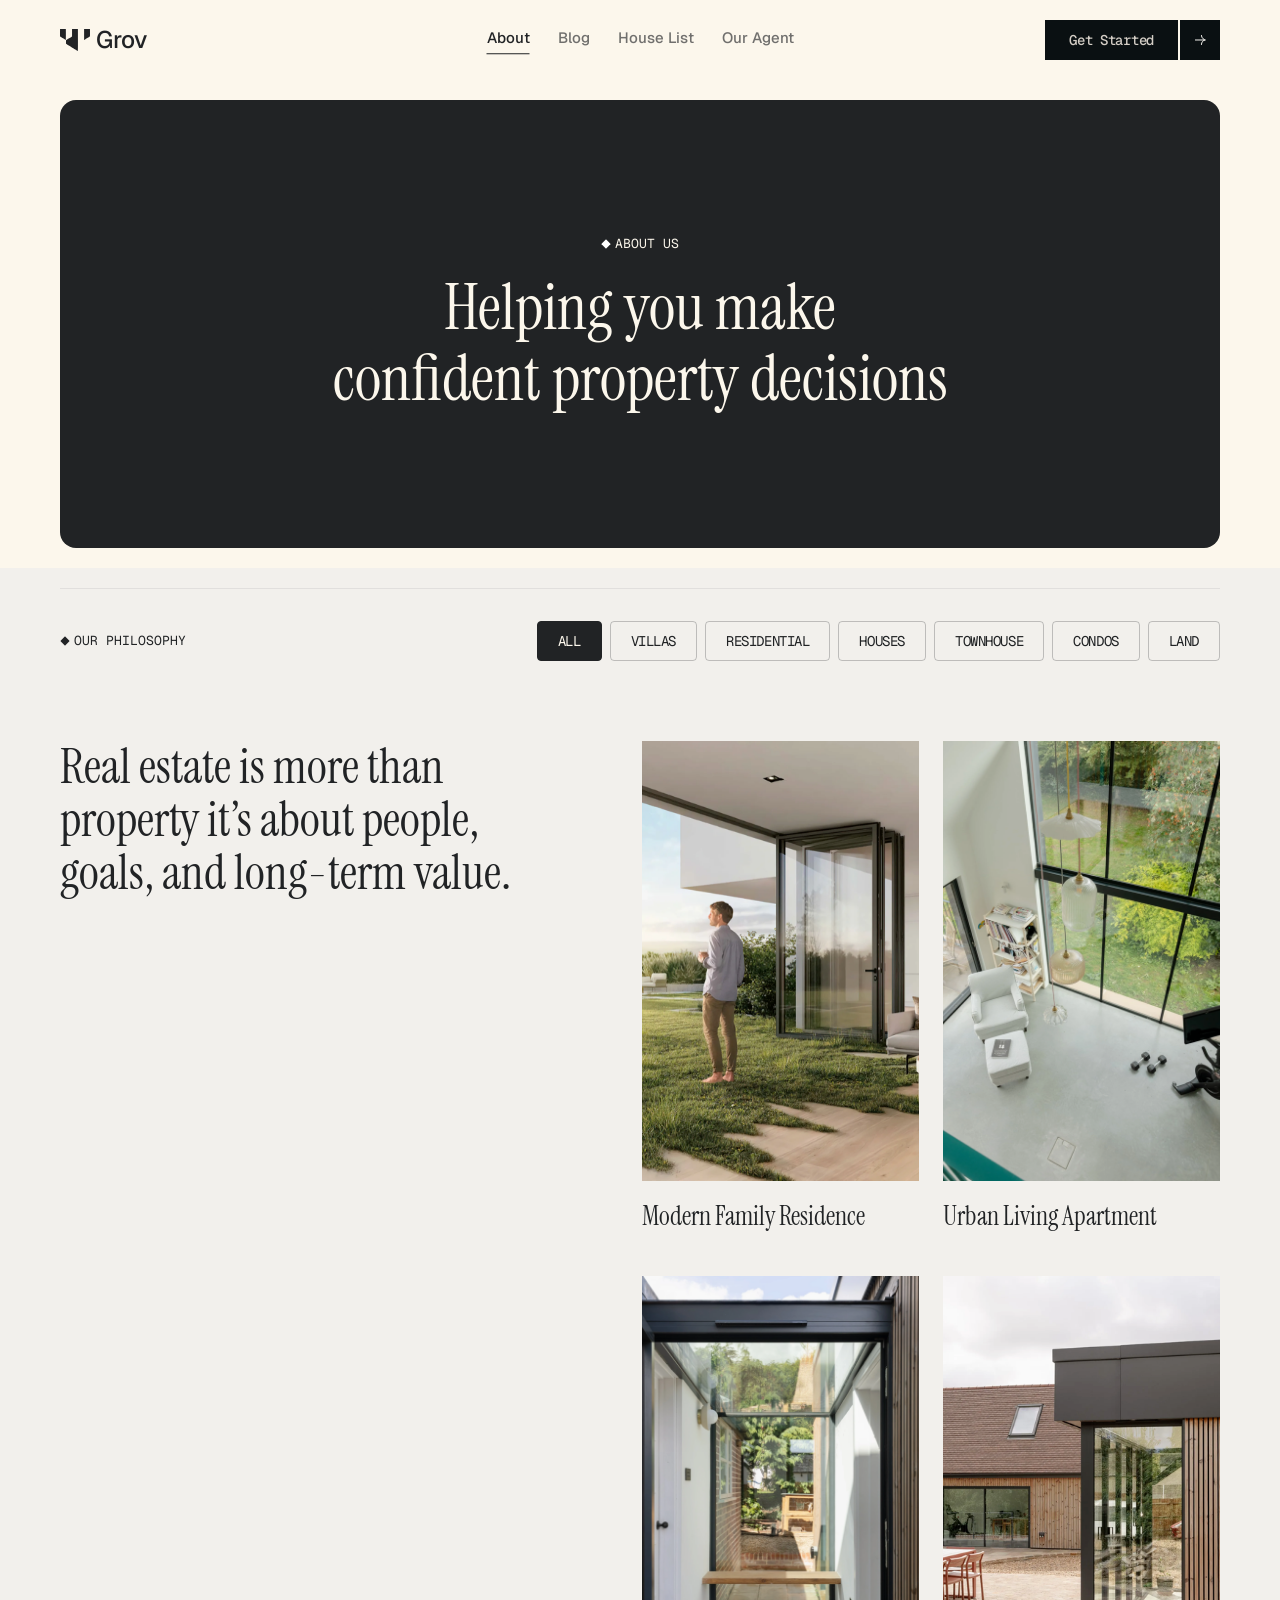
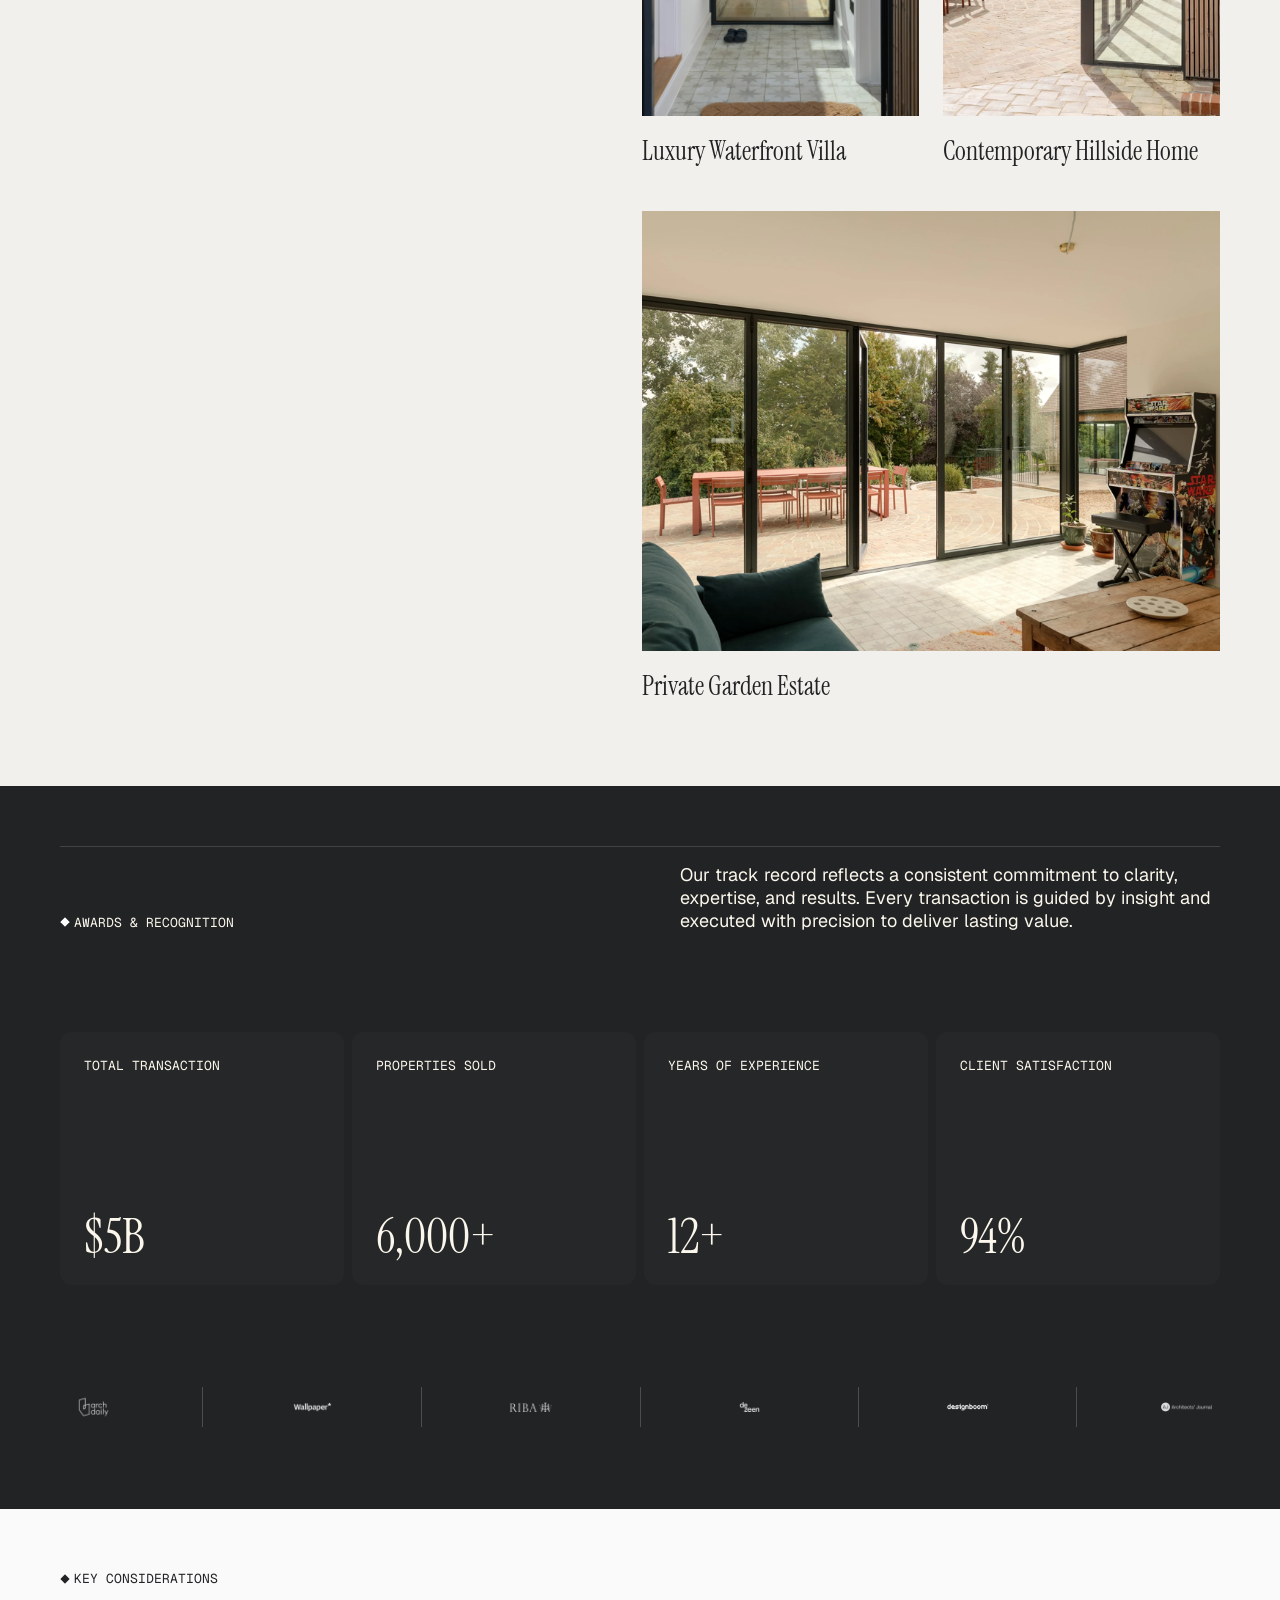
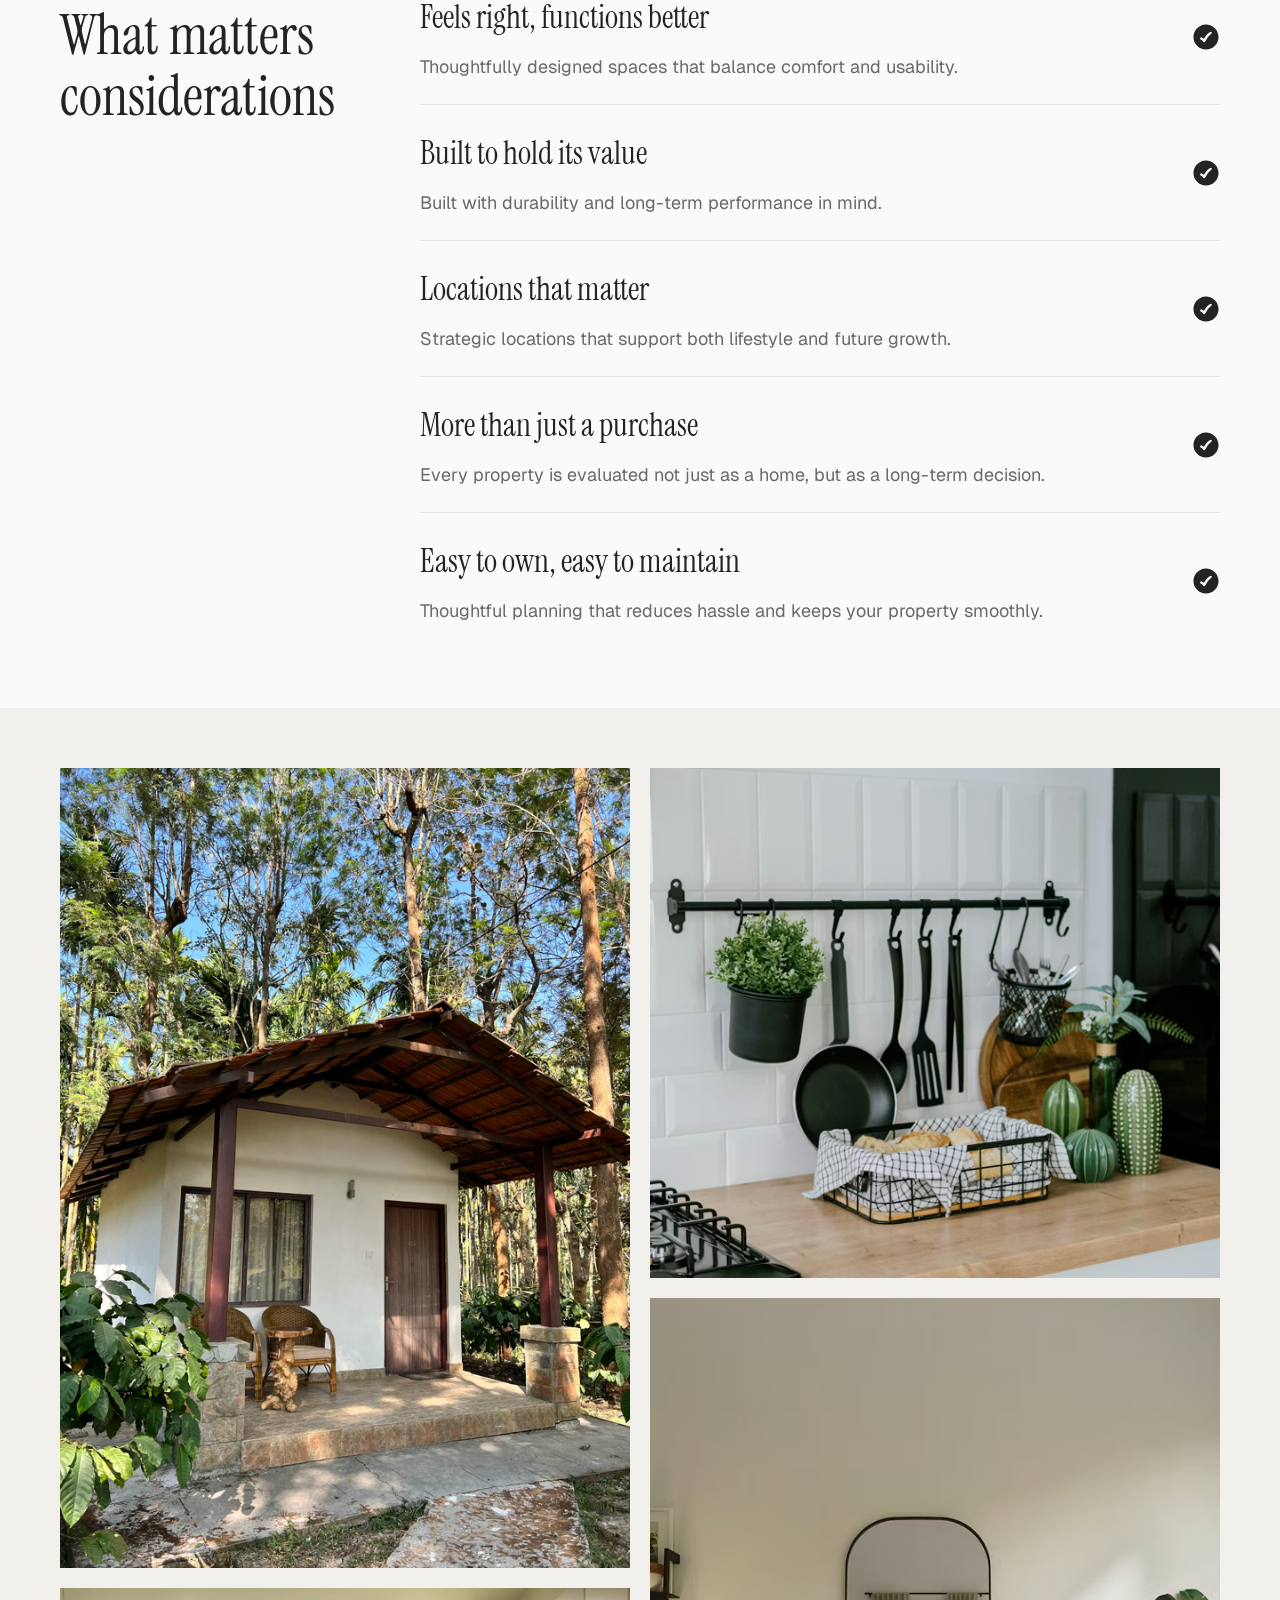
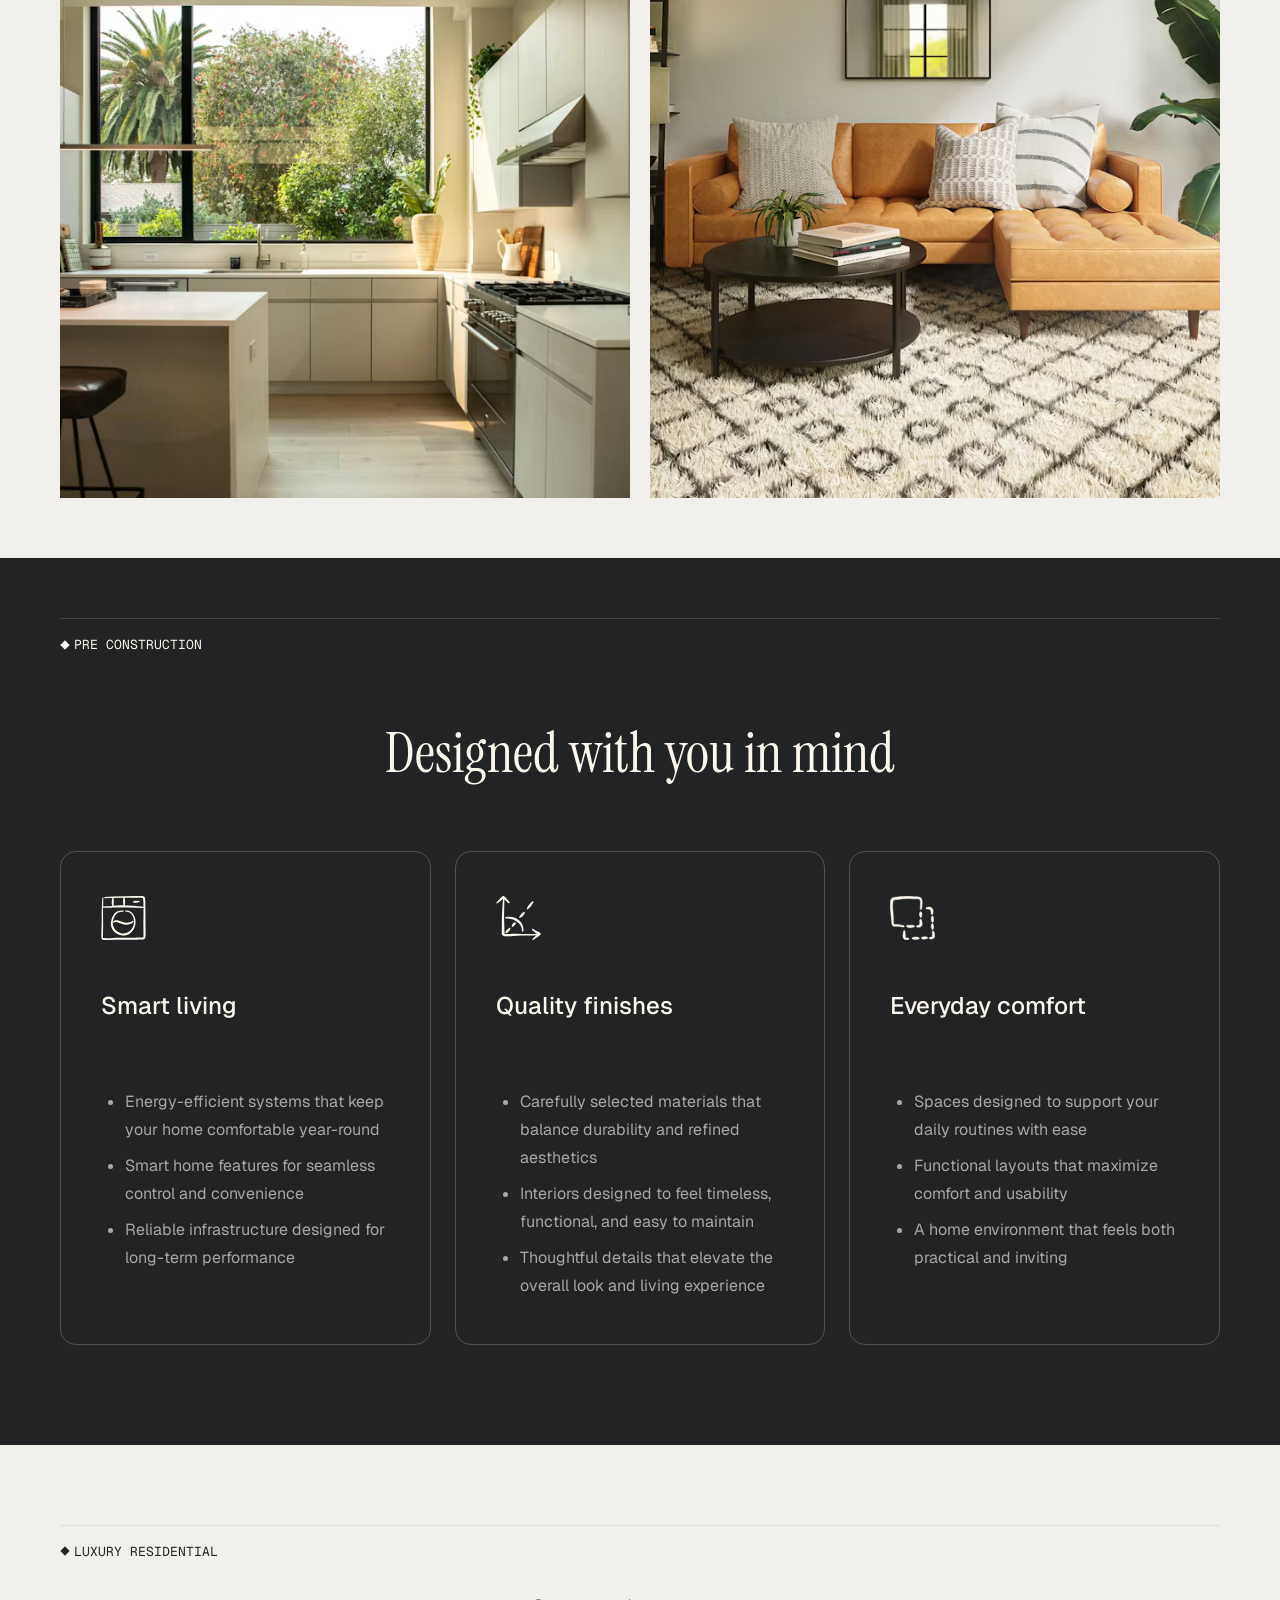
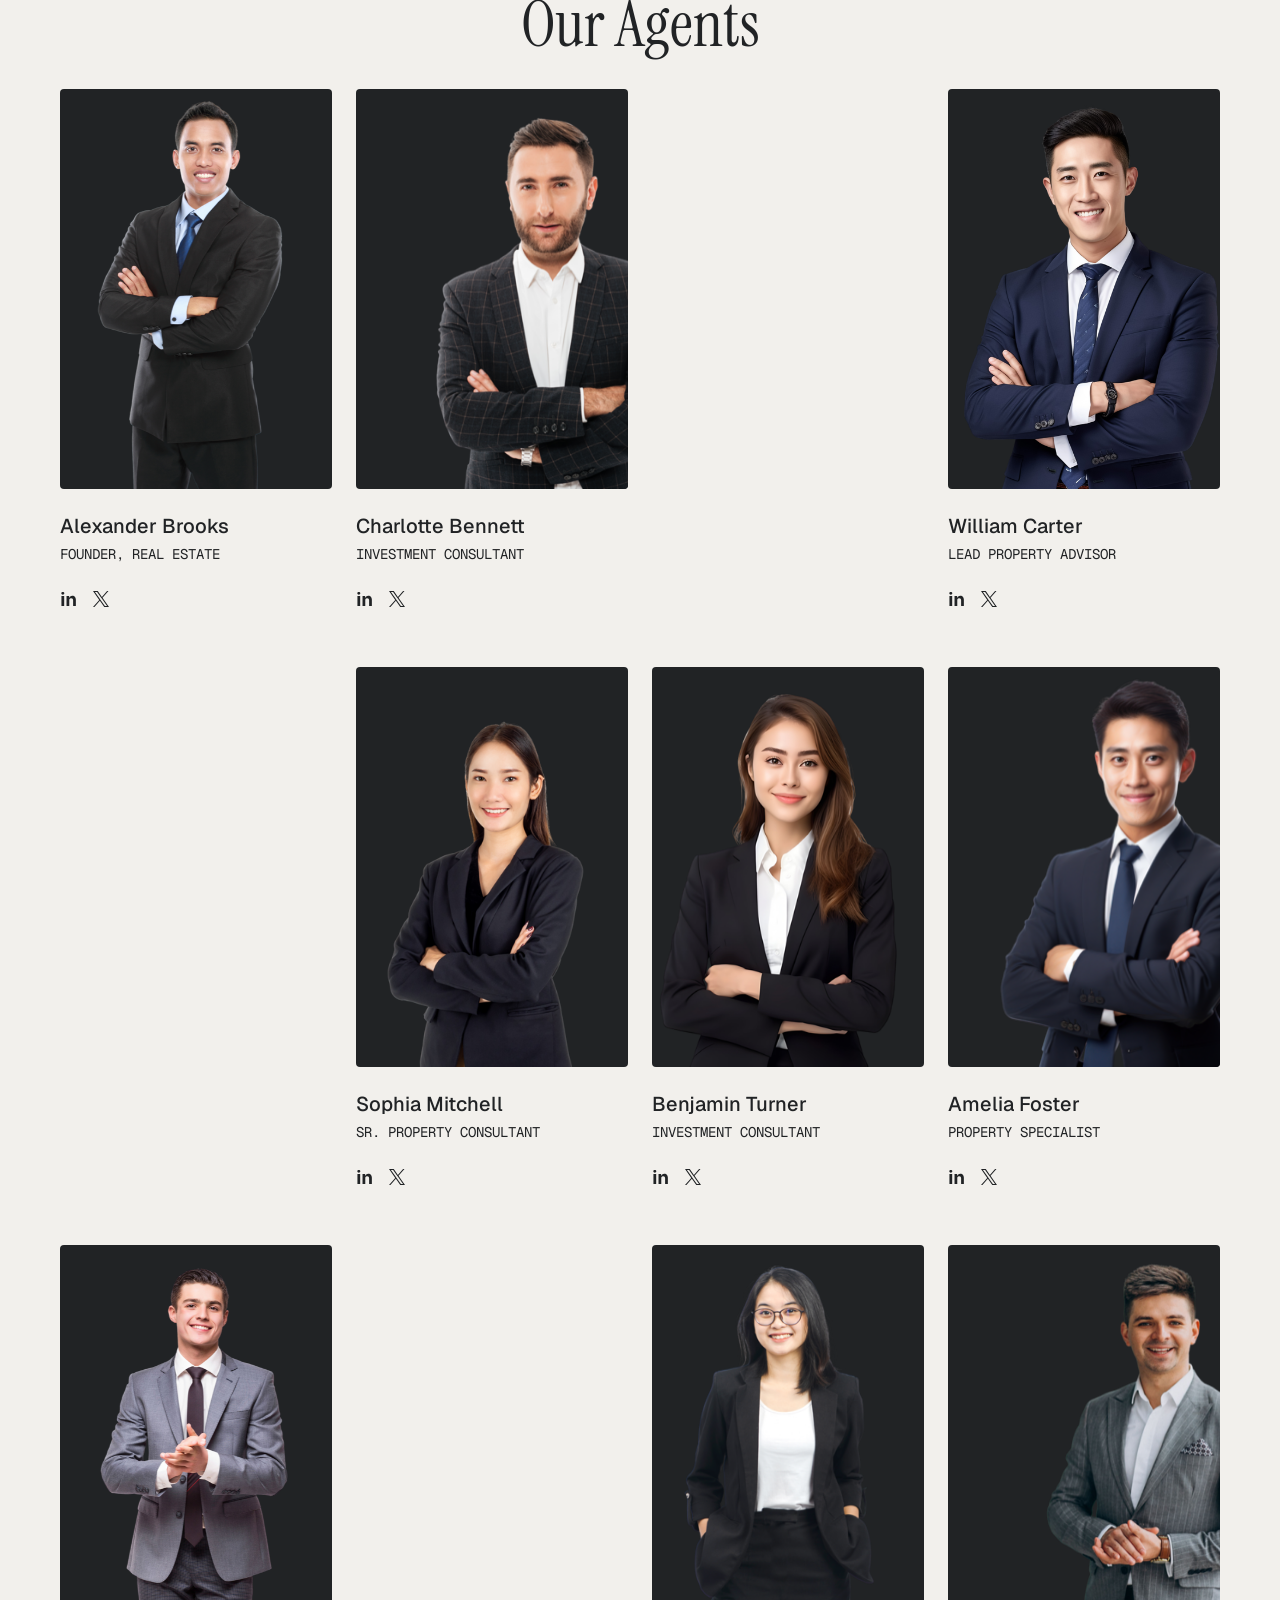
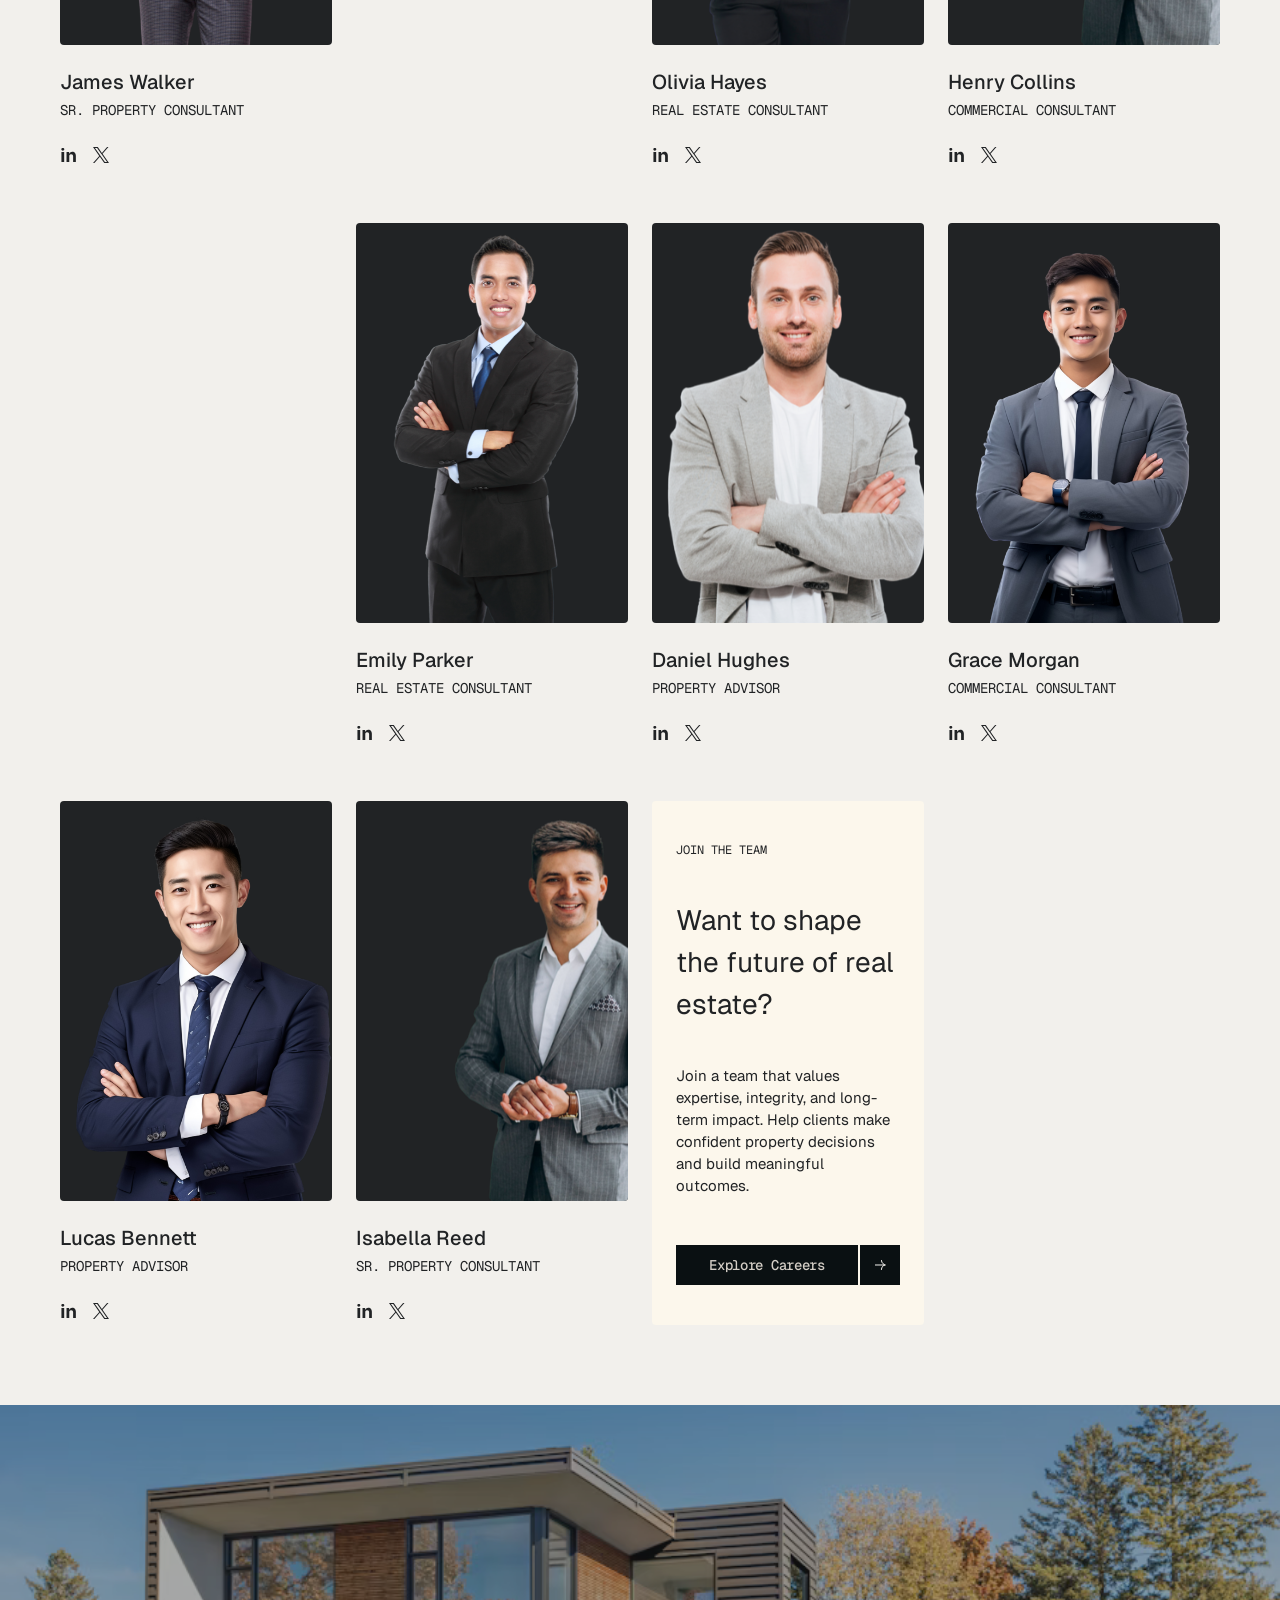
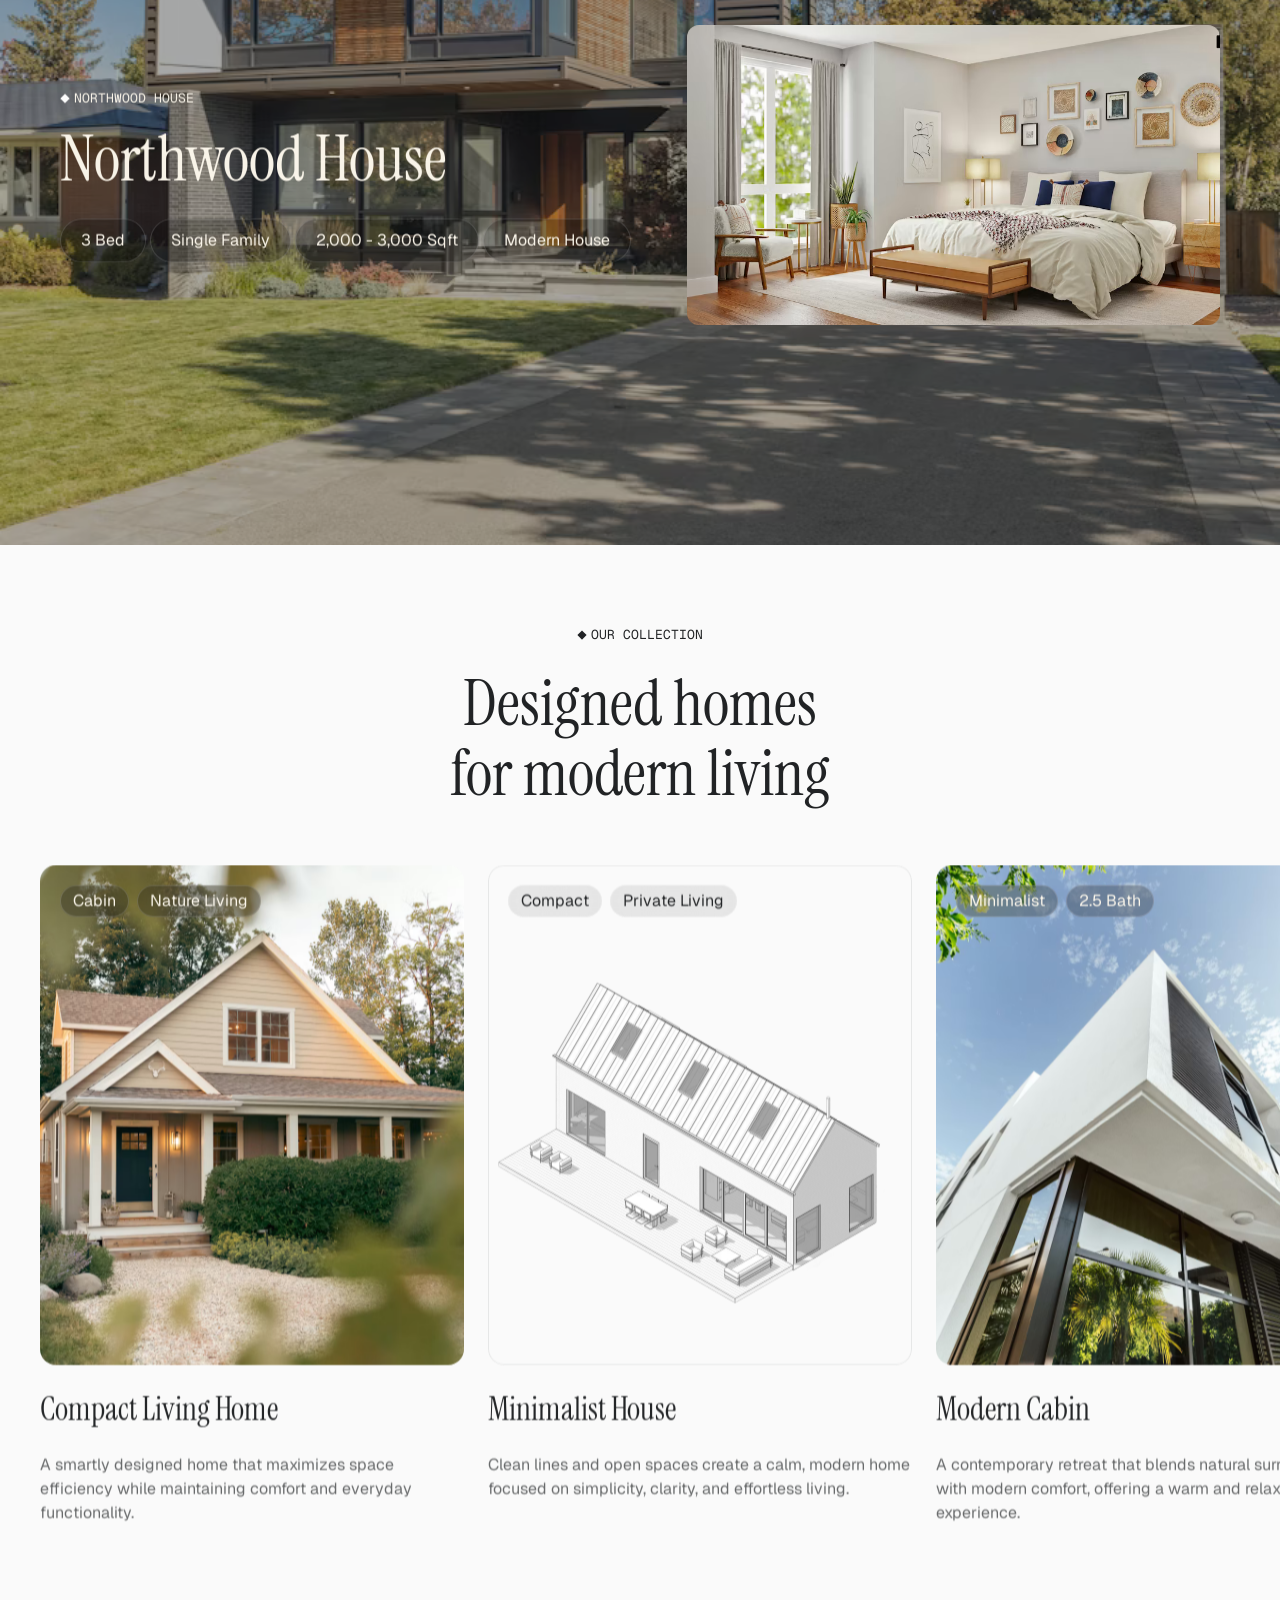
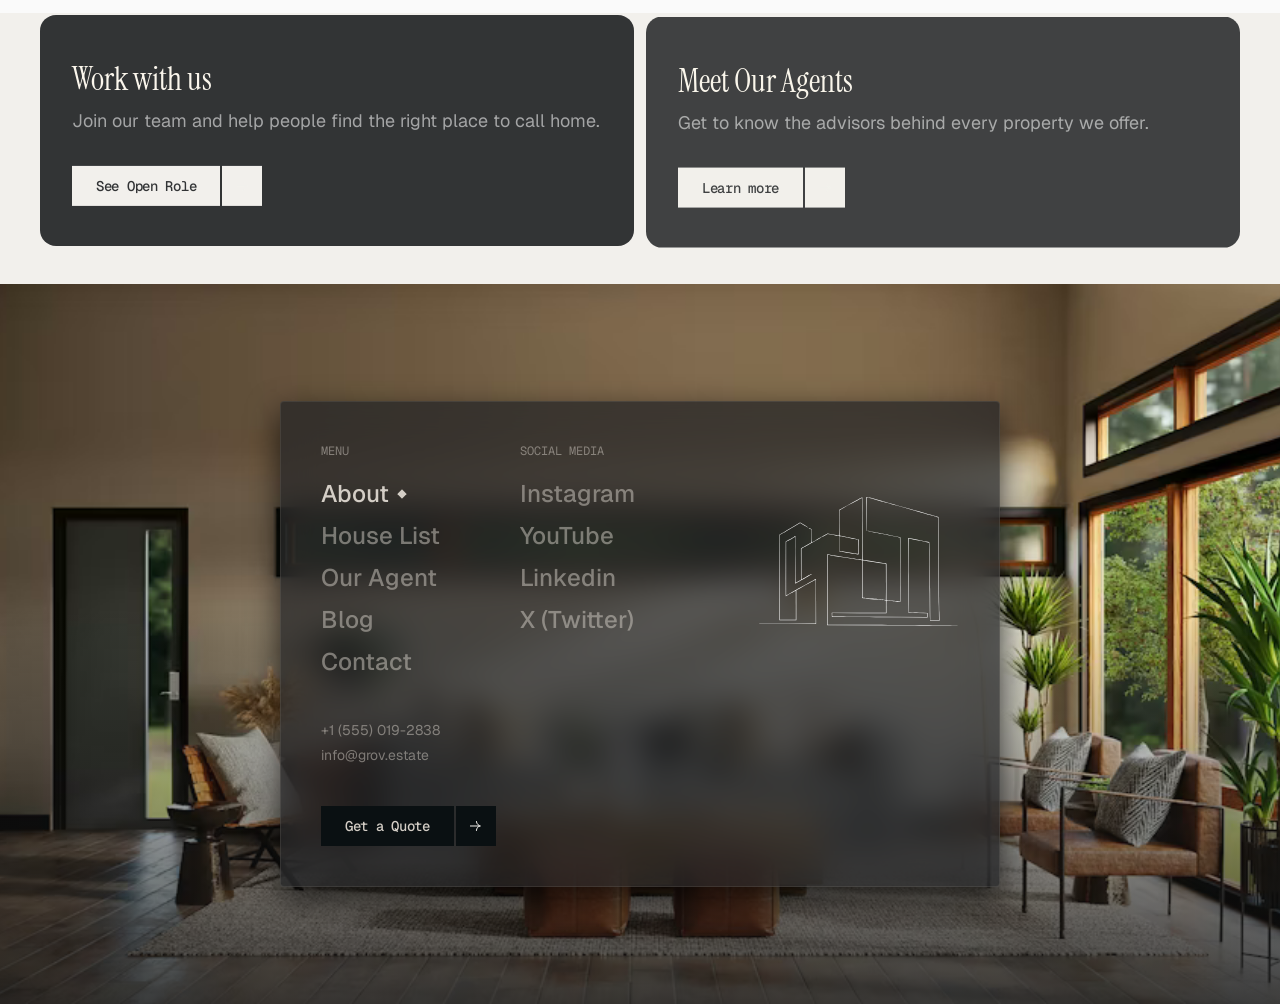
==== commit 4b429a2e: "Add buyer customization comments and fix content bugs found in review Reviewed every HTML/CSS/JS fil" ====
--- a/about.html
+++ b/about.html
@@ -1,8 +1,10 @@
 <!DOCTYPE html>
 <html lang="en">
 <head>
+<!-- TEMPLATE NOTE: this page contains demo/placeholder content. Search this file for "CUSTOMIZE" to find every spot to update before launch. -->
 <meta charset="UTF-8" />
 <meta name="viewport" content="width=device-width, initial-scale=1.0" />
+<!-- CUSTOMIZE: update the page title and meta description below for your brand and SEO -->
 <title>About Us — Grov</title>
 <meta name="description" content="Helping you make confident property decisions. Learn about our philosophy, track record, agents, and what matters most in every property we offer." />
 <link rel="preconnect" href="https://fonts.googleapis.com" />
@@ -21,11 +23,13 @@
 <link rel="stylesheet" href="assets/css/module-css/our-collection.css?v=2" />
 <link rel="stylesheet" href="assets/css/module-css/cta-cards.css" />
 <link rel="stylesheet" href="assets/css/responsive.css?v=4" />
+<!-- CUSTOMIZE: no favicon is set for this site — add e.g. <link rel="icon" href="assets/images/favicon.ico" /> here -->
 </head>
 <body>
 
 <header class="site-header" data-nav-open="false">
   <nav class="nav container" aria-label="Primary">
+    <!-- CUSTOMIZE: replace brand name "Grov" and the logo image (assets/images/icons/logo-mark.svg) with your own -->
     <a href="index.html" class="nav__logo" aria-label="Grov home">
       <img src="assets/images/icons/logo-mark.svg" alt="" class="nav__logo-mark" />
       <span class="nav__logo-text">Grov</span>
@@ -40,7 +44,8 @@
       </ul>
 
       <div class="nav__actions">
-        <a href="#" class="btn btn--dark">
+        <!-- CUSTOMIZE: point this CTA to your real contact method (was a dead "#" link) -->
+        <a href="mailto:hello@grov.com" class="btn btn--dark">
           <span class="btn__label">Get Started</span>
           <span class="btn__icon"><img src="assets/images/icons/icon-arrow-right.svg" alt="" /></span>
         </a>
@@ -58,6 +63,7 @@
 <main>
 
   <!-- About Hero -->
+  <!-- CUSTOMIZE: hero headline is generic demo copy - update to reflect your agency's real positioning -->
   <section class="about-hero container" data-reveal>
     <div class="about-hero__panel">
       <span class="eyebrow eyebrow--light">
@@ -92,6 +98,7 @@
     <div class="philosophy__body">
       <p class="philosophy__statement">Real estate is more than property it&rsquo;s about people, goals, and long-term value.</p>
 
+      <!-- CUSTOMIZE: gallery photos/captions below are stock demo images with made-up property names - replace with your own photography -->
       <div class="philosophy__gallery">
         <div class="philosophy__row-2col">
           <figure class="philosophy__photo">
@@ -134,6 +141,7 @@
       </div>
     </div>
 
+    <!-- CUSTOMIZE: these 4 stats ($5B, 6,000+, 12+, 94%) are placeholder achievements — replace with your agency's real, verifiable numbers -->
     <div class="stat-grid">
       <div class="stat-card">
         <p class="stat-card__label">Total Transaction</p>
@@ -153,6 +161,14 @@
       </div>
     </div>
 
+    <!--
+      CUSTOMIZE (required before launch): these are REAL trademarked logos of
+      ArchDaily, Wallpaper*, RIBA, Dezeen, Designboom, and Architects' Journal,
+      used here only as demo placeholders for an "as featured in" strip. Do not
+      publish this as-is — it falsely implies press coverage/endorsement from
+      these organizations. Replace with logos of publications/awards that have
+      actually featured your business, or remove this section entirely.
+    -->
     <ul class="awards__logos">
       <li><img src="assets/images/about/awards/award-logo-archdaily.png" alt="ArchDaily" class="awards__logo" /></li>
       <li class="awards__logo-divider" aria-hidden="true"></li>
@@ -295,6 +311,14 @@
 
     <h2 class="team__heading">Our Agents</h2>
 
+    <!--
+      CUSTOMIZE: all 14 agent cards below (names, roles, headshots, LinkedIn/X
+      links which are currently dead "#" links) are fictional demo content.
+      Note: the demo only ships 11 unique headshot images for 14 cards, so 3
+      photos are intentionally reused (agent-1, agent-4, and agent-10 each
+      appear twice) - make sure to supply a unique real photo per real team
+      member, and trim/add cards to match your actual headcount.
+    -->
     <div class="team__grid">
       <article class="agent-card">
         <div class="agent-card__photo"><img src="assets/images/agents/agent-1.png" alt="Portrait of Alexander Brooks" /></div>
@@ -476,6 +500,7 @@
         <p class="agent-card__cta-label">JOIN THE TEAM</p>
         <p class="agent-card__cta-heading">Want to shape the future of real estate?</p>
         <p class="agent-card__cta-desc">Join a team that values expertise, integrity, and long-term impact. Help clients make confident property decisions and build meaningful outcomes.</p>
+        <!-- CUSTOMIZE: careers@grov.estate is a placeholder email, a 3rd distinct domain used on this site alongside hello@grov.com/info@grov.estate elsewhere - pick one real email domain for the whole site -->
         <a href="mailto:careers@grov.estate" class="btn btn--dark agent-card__cta-btn">
           <span class="btn__label">Explore Careers</span>
           <span class="btn__icon"><img src="assets/images/icons/icon-arrow-right.svg" alt="" /></span>
@@ -487,6 +512,7 @@
   </section>
 
   <!-- Property Headline -->
+  <!-- CUSTOMIZE: "Northwood House" images/specs below are a single demo showcase property - replace with a real listing or repurpose this section for something else -->
   <section class="property-headline" data-reveal>
     <img src="assets/images/about/headline/headline-house-exterior.png" alt="Northwood House modern exterior with two-story glazing" class="property-headline__bg" />
     <div class="property-headline__overlay"></div>
@@ -497,7 +523,7 @@
       <div class="property-headline__title-group">
         <span class="eyebrow eyebrow--light">
           <img src="assets/images/icons/icon-bullet.svg" alt="" class="eyebrow__icon eyebrow__icon--light" />
-          RESERVOIR HOUSE
+          NORTHWOOD HOUSE
         </span>
         <h2 class="property-headline__title">Northwood House</h2>
       </div>
@@ -511,6 +537,7 @@
   </section>
 
   <!-- Our Collection -->
+  <!-- CUSTOMIZE: the 4 collection cards below (same demo listings as index.html's "Our Collection") are placeholder inventory - replace with your real properties -->
   <section class="collection" data-reveal>
     <div class="collection__label">
       <span class="eyebrow">
@@ -565,7 +592,7 @@
             <span class="pill pill--dark">Private Living</span>
           </div>
         </div>
-        <h3 class="collection-card__title">Modern Cabin</h3>
+        <h3 class="collection-card__title">Modern Retreat</h3>
         <p class="collection-card__desc">Designed as a peaceful escape, this home balances privacy, comfort, and modern aesthetics in every detail.</p>
       </a>
     </div>
@@ -610,10 +637,12 @@
           <a href="house-list.html" class="footer-card__link">House List</a>
           <a href="our-agent.html" class="footer-card__link">Our Agent</a>
           <a href="blog.html" class="footer-card__link">Blog</a>
+          <!-- CUSTOMIZE: replace mailto:hello@grov.com everywhere on this site with your real contact email -->
           <a href="mailto:hello@grov.com" class="footer-card__link">Contact</a>
         </nav>
       </div>
       <div>
+        <!-- CUSTOMIZE: these social links are placeholder bare-domain URLs (instagram.com/, youtube.com/, etc.) — replace with your real profile URLs -->
         <p class="footer-card__col-label">SOCIAL MEDIA</p>
         <nav class="footer-card__menu" aria-label="Social media">
           <a href="https://instagram.com/" class="footer-card__link" target="_blank" rel="noopener">Instagram</a>
@@ -627,9 +656,10 @@
       </div>
     </div>
 
+    <!-- CUSTOMIZE: replace with your real phone number and a real contact email (currently placeholder demo values) -->
     <div class="footer-card__contact">
       <div class="footer-card__contact-group">
-        <a href="tel:+12920029292019">+1 292 002 929 2019</a>
+        <a href="tel:+15550192838">+1 (555) 019-2838</a>
         <a href="mailto:info@grov.estate">info@grov.estate</a>
       </div>
     </div>
--- a/assets/css/variables.css
+++ b/assets/css/variables.css
@@ -1,3 +1,4 @@
+/* CUSTOMIZE: this file is the site's single theming source - swap the color tokens, fonts, and spacing scale below to rebrand the entire template from one place */
 :root {
   /* ---- Color tokens ---- */
   --color-cream: #fcf7ec;
